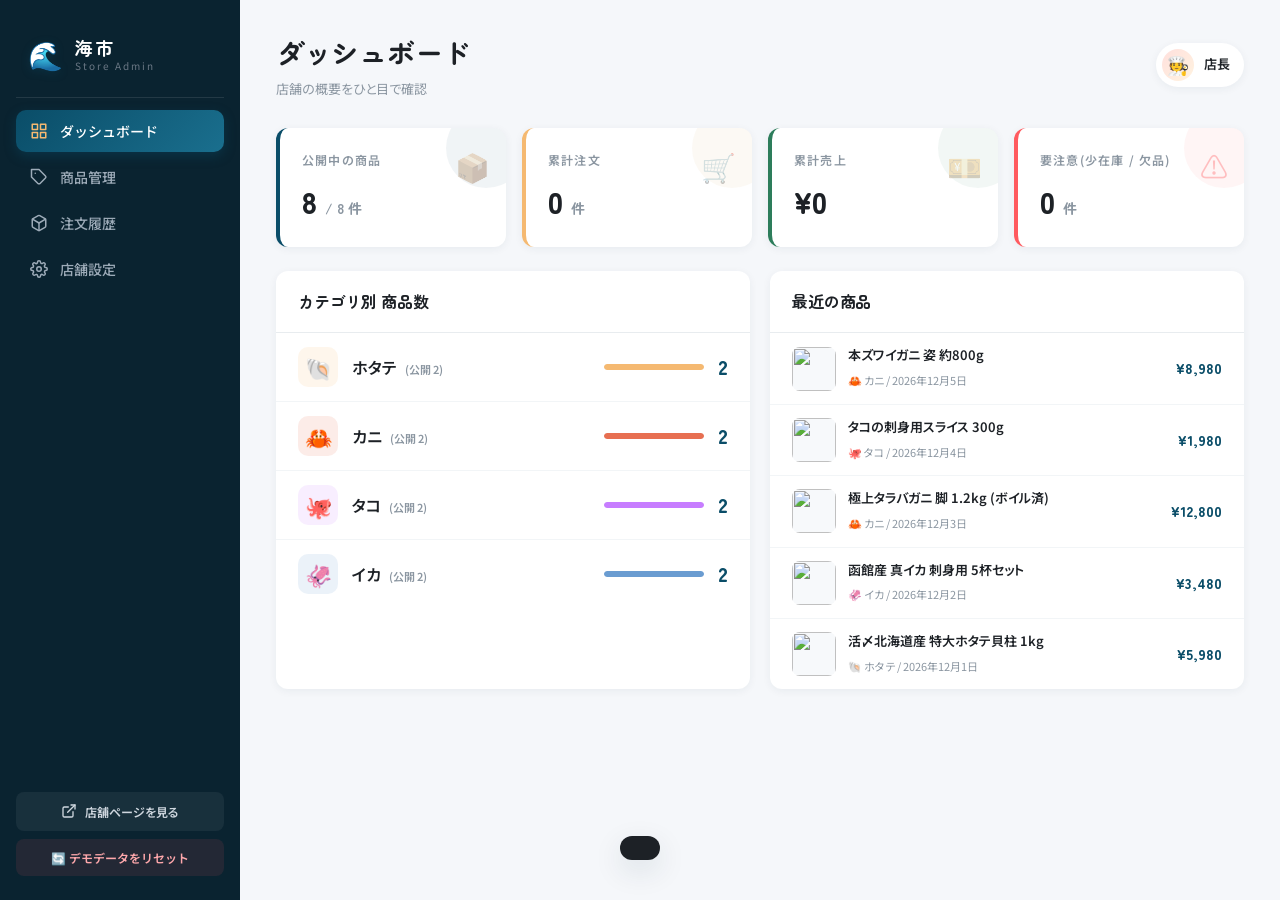
==== admin.html @ 190d6d4a "Initial commit: 海市 EC サイト + 店舗管理ページ - 店舗ページ (index.html): Mercari風カードUI、カート、検索、モバイル対応 - 店舗管理ページ (adm" ====
<!DOCTYPE html>
<html lang="ja">
<head>
  <meta charset="UTF-8" />
  <meta name="viewport" content="width=device-width, initial-scale=1.0" />
  <title>店舗管理 | 海市 -UMIICHI-</title>
  <link rel="preconnect" href="https://fonts.googleapis.com" />
  <link href="https://fonts.googleapis.com/css2?family=Noto+Sans+JP:wght@400;500;700;900&family=Zen+Maru+Gothic:wght@500;700;900&display=swap" rel="stylesheet" />
  <link rel="stylesheet" href="css/style.css" />
  <link rel="stylesheet" href="css/admin.css" />
</head>
<body class="admin-body">

  <!-- ======= SIDEBAR ======= -->
  <aside class="admin-sidebar">
    <div class="admin-logo">
      <span class="logo-mark">🌊</span>
      <div>
        <b>海市</b>
        <small>Store Admin</small>
      </div>
    </div>
    <nav class="admin-nav">
      <button class="admin-nav-btn active" data-view="dashboard" onclick="switchView('dashboard')">
        <svg width="18" height="18" viewBox="0 0 24 24" fill="none" stroke="currentColor" stroke-width="2" stroke-linecap="round" stroke-linejoin="round"><rect x="3" y="3" width="7" height="7"/><rect x="14" y="3" width="7" height="7"/><rect x="14" y="14" width="7" height="7"/><rect x="3" y="14" width="7" height="7"/></svg>
        ダッシュボード
      </button>
      <button class="admin-nav-btn" data-view="products" onclick="switchView('products')">
        <svg width="18" height="18" viewBox="0 0 24 24" fill="none" stroke="currentColor" stroke-width="2" stroke-linecap="round" stroke-linejoin="round"><path d="M20.59 13.41l-7.17 7.17a2 2 0 0 1-2.83 0L2 12V2h10l8.59 8.59a2 2 0 0 1 0 2.82z"/><line x1="7" y1="7" x2="7.01" y2="7"/></svg>
        商品管理
      </button>
      <button class="admin-nav-btn" data-view="orders" onclick="switchView('orders')">
        <svg width="18" height="18" viewBox="0 0 24 24" fill="none" stroke="currentColor" stroke-width="2" stroke-linecap="round" stroke-linejoin="round"><path d="M21 16V8a2 2 0 0 0-1-1.73l-7-4a2 2 0 0 0-2 0l-7 4A2 2 0 0 0 3 8v8a2 2 0 0 0 1 1.73l7 4a2 2 0 0 0 2 0l7-4A2 2 0 0 0 21 16z"/><polyline points="3.27 6.96 12 12.01 20.73 6.96"/><line x1="12" y1="22.08" x2="12" y2="12"/></svg>
        注文履歴
      </button>
      <button class="admin-nav-btn" data-view="shop" onclick="switchView('shop')">
        <svg width="18" height="18" viewBox="0 0 24 24" fill="none" stroke="currentColor" stroke-width="2" stroke-linecap="round" stroke-linejoin="round"><circle cx="12" cy="12" r="3"/><path d="M19.4 15a1.65 1.65 0 0 0 .33 1.82l.06.06a2 2 0 0 1 0 2.83 2 2 0 0 1-2.83 0l-.06-.06a1.65 1.65 0 0 0-1.82-.33 1.65 1.65 0 0 0-1 1.51V21a2 2 0 0 1-2 2 2 2 0 0 1-2-2v-.09A1.65 1.65 0 0 0 9 19.4a1.65 1.65 0 0 0-1.82.33l-.06.06a2 2 0 0 1-2.83 0 2 2 0 0 1 0-2.83l.06-.06a1.65 1.65 0 0 0 .33-1.82 1.65 1.65 0 0 0-1.51-1H3a2 2 0 0 1-2-2 2 2 0 0 1 2-2h.09A1.65 1.65 0 0 0 4.6 9a1.65 1.65 0 0 0-.33-1.82l-.06-.06a2 2 0 0 1 0-2.83 2 2 0 0 1 2.83 0l.06.06a1.65 1.65 0 0 0 1.82.33H9a1.65 1.65 0 0 0 1-1.51V3a2 2 0 0 1 2-2 2 2 0 0 1 2 2v.09a1.65 1.65 0 0 0 1 1.51 1.65 1.65 0 0 0 1.82-.33l.06-.06a2 2 0 0 1 2.83 0 2 2 0 0 1 0 2.83l-.06.06a1.65 1.65 0 0 0-.33 1.82V9a1.65 1.65 0 0 0 1.51 1H21a2 2 0 0 1 2 2 2 2 0 0 1-2 2h-.09a1.65 1.65 0 0 0-1.51 1z"/></svg>
        店舗設定
      </button>
    </nav>
    <div class="admin-sidebar-foot">
      <a href="index.html" class="view-shop-btn" target="_blank">
        <svg width="16" height="16" viewBox="0 0 24 24" fill="none" stroke="currentColor" stroke-width="2" stroke-linecap="round" stroke-linejoin="round"><path d="M18 13v6a2 2 0 0 1-2 2H5a2 2 0 0 1-2-2V8a2 2 0 0 1 2-2h6"/><polyline points="15 3 21 3 21 9"/><line x1="10" y1="14" x2="21" y2="3"/></svg>
        店舗ページを見る
      </a>
      <button class="reset-btn" onclick="resetAll()">
        🔄 デモデータをリセット
      </button>
    </div>
  </aside>

  <!-- ======= MAIN AREA ======= -->
  <main class="admin-main">
    <header class="admin-header">
      <div>
        <h1 id="viewTitle">ダッシュボード</h1>
        <p id="viewSubtitle" class="admin-subtitle">店舗の概要をひと目で確認</p>
      </div>
      <div class="admin-header-actions">
        <span class="admin-user">
          <span class="admin-avatar">🧑‍🍳</span>
          <span>店長</span>
        </span>
      </div>
    </header>

    <!-- ==== DASHBOARD ==== -->
    <section class="admin-view" id="view-dashboard">
      <div class="stat-grid" id="statGrid"></div>

      <div class="dashboard-grid">
        <div class="panel">
          <div class="panel-head">
            <h2>カテゴリ別 商品数</h2>
          </div>
          <div id="categoryStats"></div>
        </div>
        <div class="panel">
          <div class="panel-head">
            <h2>最近の商品</h2>
          </div>
          <div id="recentProducts"></div>
        </div>
      </div>
    </section>

    <!-- ==== PRODUCTS ==== -->
    <section class="admin-view" id="view-products" hidden>
      <div class="toolbar">
        <div class="toolbar-left">
          <input type="search" id="adminSearch" placeholder="🔍 商品名で検索..." oninput="renderAdminProducts()" />
          <select id="adminCategory" onchange="renderAdminProducts()">
            <option value="all">すべてのカテゴリ</option>
            <option value="scallop">🐚 ホタテ</option>
            <option value="crab">🦀 カニ</option>
            <option value="octopus">🐙 タコ</option>
            <option value="squid">🦑 イカ</option>
          </select>
        </div>
        <button class="btn-primary" onclick="openProductForm()">
          <svg width="16" height="16" viewBox="0 0 24 24" fill="none" stroke="currentColor" stroke-width="2.5" stroke-linecap="round"><path d="M12 5v14M5 12h14"/></svg>
          新しい商品を追加
        </button>
      </div>
      <div class="product-table-wrap">
        <table class="product-table">
          <thead>
            <tr>
              <th>公開</th>
              <th>商品</th>
              <th>カテゴリ</th>
              <th>価格</th>
              <th>在庫</th>
              <th>ステータス</th>
              <th>操作</th>
            </tr>
          </thead>
          <tbody id="adminProductTbody"></tbody>
        </table>
      </div>
    </section>

    <!-- ==== ORDERS ==== -->
    <section class="admin-view" id="view-orders" hidden>
      <div class="panel">
        <div id="ordersList"></div>
      </div>
    </section>

    <!-- ==== SHOP SETTINGS ==== -->
    <section class="admin-view" id="view-shop" hidden>
      <div class="panel">
        <div class="panel-head"><h2>店舗情報</h2></div>
        <form id="shopForm" onsubmit="event.preventDefault(); saveShop();" class="form-grid">
          <label>
            <span>店舗名</span>
            <input type="text" name="name" required />
          </label>
          <label>
            <span>キャッチコピー</span>
            <input type="text" name="tagline" />
          </label>
          <label class="full">
            <span>店舗紹介</span>
            <textarea name="description" rows="3"></textarea>
          </label>
          <label>
            <span>住所</span>
            <input type="text" name="address" />
          </label>
          <label>
            <span>電話番号</span>
            <input type="text" name="phone" />
          </label>
          <label class="full">
            <span>メールアドレス</span>
            <input type="email" name="email" />
          </label>
          <div class="form-actions">
            <button type="submit" class="btn-primary">保存する</button>
          </div>
        </form>
      </div>
    </section>
  </main>

  <!-- ======= PRODUCT FORM DRAWER ======= -->
  <div class="form-drawer" id="productForm" hidden>
    <div class="form-backdrop" onclick="closeProductForm()"></div>
    <aside class="form-panel">
      <header class="form-head">
        <h2 id="productFormTitle">新しい商品を追加</h2>
        <button class="cart-close" onclick="closeProductForm()" aria-label="閉じる">✕</button>
      </header>
      <form id="productFormEl" onsubmit="event.preventDefault(); saveProduct();" class="form-body">
        <input type="hidden" name="id" />

        <section class="form-section">
          <h3>基本情報</h3>
          <label class="full">
            <span>商品名 <em>*</em></span>
            <input type="text" name="name" required placeholder="例: 活〆北海道産 特大ホタテ貝柱 1kg" />
          </label>
          <div class="form-row">
            <label>
              <span>カテゴリ <em>*</em></span>
              <select name="category" required>
                <option value="scallop">🐚 ホタテ</option>
                <option value="crab">🦀 カニ</option>
                <option value="octopus">🐙 タコ</option>
                <option value="squid">🦑 イカ</option>
              </select>
            </label>
            <label>
              <span>バッジ（任意）</span>
              <select name="badge">
                <option value="">なし</option>
                <option value="NEW">NEW (新商品)</option>
                <option value="BEST">BEST (人気)</option>
                <option value="SALE">SALE (セール)</option>
              </select>
            </label>
          </div>
        </section>

        <section class="form-section">
          <h3>価格と在庫</h3>
          <div class="form-row">
            <label>
              <span>販売価格 (円) <em>*</em></span>
              <input type="number" name="price" required min="0" placeholder="5980" />
            </label>
            <label>
              <span>参考価格 (任意)</span>
              <input type="number" name="originalPrice" min="0" placeholder="7980（割引表示用）" />
            </label>
          </div>
          <label>
            <span>在庫数 <em>*</em></span>
            <input type="number" name="stock" required min="0" value="10" />
          </label>
        </section>

        <section class="form-section">
          <h3>画像</h3>
          <label class="full">
            <span>画像URL</span>
            <input type="url" name="image" placeholder="https://..." oninput="previewImage(this.value)" />
          </label>
          <p class="form-hint">または端末から画像をアップロード：</p>
          <label class="file-drop">
            <input type="file" accept="image/*" onchange="uploadImage(this)" />
            <span>📷 クリックして画像を選択</span>
          </label>
          <div class="image-preview" id="imagePreview">
            <span>プレビュー</span>
          </div>
        </section>

        <section class="form-section">
          <h3>商品説明</h3>
          <label class="full">
            <span>説明文</span>
            <textarea name="description" rows="5" placeholder="産地、調理方法、味の特徴などを自由に記入..."></textarea>
          </label>
          <label class="full">
            <span>タグ (カンマ区切り)</span>
            <input type="text" name="tags" placeholder="冷凍, 送料無料, 北海道産" />
          </label>
        </section>

        <section class="form-section">
          <h3>公開設定</h3>
          <label class="switch-row">
            <div>
              <b>店舗ページに公開する</b>
              <small>オフにすると管理画面にのみ表示されます</small>
            </div>
            <input type="checkbox" name="published" checked class="switch" />
          </label>
        </section>

        <div class="form-actions sticky">
          <button type="button" class="btn-ghost" onclick="closeProductForm()">キャンセル</button>
          <button type="submit" class="btn-primary">保存する</button>
        </div>
      </form>
    </aside>
  </div>

  <div class="toast" id="toast" hidden></div>

  <script src="js/data.js"></script>
  <script src="js/admin.js"></script>
</body>
</html>
---- css/style.css ----
/* =====================================================
   海市 -UMIICHI- EC サイトスタイル
   モダン / Mercari風カード / 海の色をアクセントに
   ===================================================== */

:root {
  --c-primary: #0a4d68;
  --c-primary-dark: #053447;
  --c-accent: #ff5a5f;
  --c-accent-dark: #e63946;
  --c-gold: #f5b971;
  --c-ink: #1d2126;
  --c-ink-2: #4a5560;
  --c-ink-3: #8b96a1;
  --c-line: #e8ecef;
  --c-line-2: #f2f5f7;
  --c-bg: #ffffff;
  --c-bg-soft: #f7f9fb;
  --c-bg-blue: #e6f2f5;
  --radius: 12px;
  --radius-lg: 16px;
  --shadow: 0 2px 8px rgba(14, 47, 64, .06);
  --shadow-lg: 0 10px 30px rgba(14, 47, 64, .12);
  --trans: .2s cubic-bezier(.4,.0,.2,1);
  --container: 1200px;
}

/* ==== Reset ==== */
*, *::before, *::after { box-sizing: border-box; }
html, body { margin: 0; padding: 0; }
body {
  font-family: 'Noto Sans JP', -apple-system, BlinkMacSystemFont, 'Segoe UI', system-ui, sans-serif;
  background: var(--c-bg);
  color: var(--c-ink);
  line-height: 1.6;
  -webkit-font-smoothing: antialiased;
  font-feature-settings: 'palt';
}
a { color: inherit; text-decoration: none; }
img { max-width: 100%; display: block; }
button { font-family: inherit; border: 0; background: none; cursor: pointer; color: inherit; }
h1, h2, h3, h4 { margin: 0; font-weight: 700; letter-spacing: -.01em; }
input, select, textarea { font-family: inherit; font-size: 15px; }

/* ==== Notice Bar ==== */
.notice-bar {
  background: linear-gradient(90deg, #0a4d68, #1a6f8e);
  color: #fff;
  text-align: center;
  font-size: 13px;
  padding: 8px 16px;
  font-weight: 500;
  letter-spacing: .02em;
}
.notice-bar b { color: var(--c-gold); }

/* ==== Header ==== */
.site-header {
  position: sticky; top: 0; z-index: 50;
  background: rgba(255,255,255,.97);
  backdrop-filter: blur(10px);
  border-bottom: 1px solid var(--c-line);
}
.header-inner {
  max-width: var(--container);
  margin: 0 auto;
  padding: 14px 24px;
  display: grid;
  grid-template-columns: auto 1fr auto;
  align-items: center;
  gap: 32px;
}
.logo {
  display: inline-flex; align-items: center; gap: 10px;
  font-family: 'Zen Maru Gothic', sans-serif;
}
.logo-mark { font-size: 30px; filter: drop-shadow(0 2px 4px rgba(10,77,104,.3)); }
.logo-text { display: flex; flex-direction: column; line-height: 1; }
.logo-text b { font-size: 22px; letter-spacing: .08em; color: var(--c-primary); font-weight: 900; }
.logo-text small { font-size: 10px; letter-spacing: .3em; color: var(--c-ink-3); margin-top: 2px; }

.search-box {
  display: flex;
  background: var(--c-bg-soft);
  border-radius: 999px;
  padding: 4px 4px 4px 20px;
  align-items: center;
  border: 1.5px solid transparent;
  transition: var(--trans);
}
.search-box:focus-within {
  background: #fff;
  border-color: var(--c-primary);
  box-shadow: 0 0 0 4px rgba(10,77,104,.08);
}
.search-box input {
  flex: 1;
  border: 0;
  background: transparent;
  outline: none;
  padding: 10px 4px;
  font-size: 14px;
}
.search-box button {
  width: 40px; height: 40px;
  display: grid; place-items: center;
  background: var(--c-primary);
  color: #fff;
  border-radius: 999px;
  transition: var(--trans);
}
.search-box button:hover { background: var(--c-primary-dark); }

.header-nav { display: flex; gap: 8px; align-items: center; }
.nav-link {
  position: relative;
  display: inline-flex; flex-direction: column; align-items: center;
  padding: 8px 14px;
  border-radius: 10px;
  font-size: 11px;
  font-weight: 600;
  color: var(--c-ink-2);
  transition: var(--trans);
}
.nav-link:hover { background: var(--c-bg-soft); color: var(--c-primary); }
.nav-link span { margin-top: 2px; }
.cart-badge {
  position: absolute; top: 2px; right: 2px;
  min-width: 18px; height: 18px;
  background: var(--c-accent);
  color: #fff;
  font-size: 10px;
  border-radius: 999px;
  display: grid; place-items: center;
  padding: 0 5px;
  font-weight: 700;
}

/* ==== Hero ==== */
.hero {
  background:
    radial-gradient(1200px 400px at 10% 0%, #d8ecf1 0%, transparent 60%),
    radial-gradient(800px 500px at 100% 100%, #fde6d3 0%, transparent 60%),
    linear-gradient(180deg, #f7fbfc 0%, #ffffff 100%);
  overflow: hidden;
}
.hero-inner {
  max-width: var(--container);
  margin: 0 auto;
  padding: 60px 24px 80px;
  display: grid;
  grid-template-columns: 1fr 1fr;
  gap: 50px;
  align-items: center;
}
.hero-lead {
  display: inline-block;
  background: #fff;
  border: 1.5px solid var(--c-primary);
  color: var(--c-primary);
  padding: 6px 16px;
  border-radius: 999px;
  font-size: 13px;
  font-weight: 700;
  letter-spacing: .1em;
  margin: 0 0 20px;
}
.hero-title {
  font-family: 'Zen Maru Gothic', sans-serif;
  font-size: clamp(32px, 4.5vw, 54px);
  line-height: 1.3;
  color: var(--c-ink);
  letter-spacing: -.02em;
  margin-bottom: 24px;
}
.hero-desc {
  color: var(--c-ink-2);
  font-size: 16px;
  line-height: 1.9;
  margin-bottom: 32px;
}
.hero-cta { display: flex; gap: 12px; flex-wrap: wrap; }
.btn-primary, .btn-ghost {
  padding: 14px 28px;
  border-radius: 999px;
  font-weight: 700;
  font-size: 14px;
  transition: var(--trans);
  display: inline-flex; align-items: center; gap: 8px;
}
.btn-primary {
  background: var(--c-primary);
  color: #fff;
  box-shadow: 0 6px 16px rgba(10,77,104,.25);
}
.btn-primary:hover { background: var(--c-primary-dark); transform: translateY(-2px); box-shadow: 0 10px 20px rgba(10,77,104,.3); }
.btn-ghost {
  background: #fff;
  color: var(--c-primary);
  border: 1.5px solid var(--c-line);
}
.btn-ghost:hover { border-color: var(--c-primary); background: var(--c-bg-blue); }

.hero-visual {
  display: grid;
  grid-template-columns: 1fr 1fr;
  gap: 16px;
  position: relative;
}
.hero-card {
  aspect-ratio: 1;
  background: #fff;
  border-radius: var(--radius-lg);
  box-shadow: var(--shadow-lg);
  display: flex; flex-direction: column;
  align-items: center; justify-content: center;
  font-size: 64px;
  gap: 8px;
  transition: transform .4s ease;
  position: relative;
  overflow: hidden;
}
.hero-card span {
  font-size: 14px;
  font-weight: 700;
  color: var(--c-ink-2);
  letter-spacing: .1em;
}
.hero-card::after {
  content: '';
  position: absolute; inset: 0;
  background: linear-gradient(135deg, transparent 60%, rgba(255,255,255,.4));
  pointer-events: none;
}
.hero-card:hover { transform: translateY(-4px) rotate(-1deg); }
.hero-card-1 { background: linear-gradient(135deg, #fff3e0, #fff); }
.hero-card-2 { background: linear-gradient(135deg, #ffe0dd, #fff); }
.hero-card-3 { background: linear-gradient(135deg, #f3e0ff, #fff); }
.hero-card-4 { background: linear-gradient(135deg, #dde8ff, #fff); }

/* ==== Section Common ==== */
.section-inner {
  max-width: var(--container);
  margin: 0 auto;
  padding: 60px 24px;
}
.section-title {
  font-family: 'Zen Maru Gothic', sans-serif;
  font-size: 28px;
  margin-bottom: 32px;
  position: relative;
  padding-left: 18px;
}
.section-title::before {
  content: '';
  position: absolute;
  left: 0; top: 8px; bottom: 8px;
  width: 6px;
  background: linear-gradient(180deg, var(--c-primary), var(--c-accent));
  border-radius: 3px;
}

/* ==== Category Bar ==== */
.category-bar { background: var(--c-bg-soft); }
.category-grid {
  display: grid;
  grid-template-columns: repeat(auto-fit, minmax(180px, 1fr));
  gap: 16px;
}
.category-card {
  background: #fff;
  border: 2px solid transparent;
  border-radius: var(--radius-lg);
  padding: 24px;
  display: flex; align-items: center; gap: 16px;
  transition: var(--trans);
  cursor: pointer;
  box-shadow: var(--shadow);
}
.category-card:hover {
  border-color: var(--c-primary);
  transform: translateY(-3px);
  box-shadow: var(--shadow-lg);
}
.category-card.active {
  border-color: var(--c-primary);
  background: var(--c-bg-blue);
}
.category-emoji {
  width: 56px; height: 56px;
  border-radius: 50%;
  display: grid; place-items: center;
  font-size: 32px;
  flex-shrink: 0;
}
.category-label b { display: block; font-size: 18px; font-family: 'Zen Maru Gothic', sans-serif; }
.category-label small { color: var(--c-ink-3); font-size: 12px; }

/* ==== Product Section ==== */
.product-section { background: var(--c-bg); }
.product-header {
  display: flex; align-items: center; justify-content: space-between;
  margin-bottom: 32px;
  flex-wrap: wrap;
  gap: 16px;
}
.product-header .section-title { margin-bottom: 0; }
.sort-box label {
  display: inline-flex; align-items: center; gap: 8px;
  font-size: 13px;
  color: var(--c-ink-2);
}
.sort-box select {
  padding: 8px 14px;
  border-radius: 8px;
  border: 1.5px solid var(--c-line);
  background: #fff;
  font-weight: 600;
  cursor: pointer;
  outline: none;
  transition: var(--trans);
}
.sort-box select:focus { border-color: var(--c-primary); }

.product-grid {
  display: grid;
  grid-template-columns: repeat(auto-fill, minmax(240px, 1fr));
  gap: 20px;
}
.product-card {
  background: #fff;
  border-radius: var(--radius);
  overflow: hidden;
  transition: var(--trans);
  cursor: pointer;
  border: 1px solid var(--c-line);
  display: flex; flex-direction: column;
}
.product-card:hover {
  transform: translateY(-4px);
  box-shadow: var(--shadow-lg);
  border-color: var(--c-primary);
}
.product-thumb {
  position: relative;
  aspect-ratio: 1;
  background: var(--c-bg-soft);
  overflow: hidden;
}
.product-thumb img {
  width: 100%; height: 100%;
  object-fit: cover;
  transition: transform .4s ease;
}
.product-card:hover .product-thumb img { transform: scale(1.05); }
.product-badge {
  position: absolute;
  top: 10px; left: 10px;
  padding: 4px 10px;
  font-size: 11px;
  font-weight: 900;
  letter-spacing: .08em;
  border-radius: 4px;
  color: #fff;
  box-shadow: 0 2px 4px rgba(0,0,0,.15);
}
.product-badge.BEST { background: var(--c-primary); }
.product-badge.SALE { background: var(--c-accent); }
.product-badge.NEW  { background: #2d7d5b; }
.stock-label {
  position: absolute;
  top: 10px; right: 10px;
  padding: 4px 8px;
  background: rgba(255,255,255,.95);
  border-radius: 4px;
  font-size: 10px;
  font-weight: 700;
  color: var(--c-ink-2);
}
.stock-label.low { color: var(--c-accent); }

.product-info {
  padding: 14px 14px 16px;
  display: flex; flex-direction: column;
  gap: 8px;
  flex: 1;
}
.product-tags { display: flex; gap: 4px; flex-wrap: wrap; }
.product-tag {
  font-size: 10px;
  padding: 2px 8px;
  background: var(--c-bg-soft);
  color: var(--c-ink-2);
  border-radius: 4px;
  font-weight: 500;
}
.product-name {
  font-size: 14px;
  font-weight: 600;
  line-height: 1.5;
  color: var(--c-ink);
  display: -webkit-box;
  -webkit-line-clamp: 2;
  -webkit-box-orient: vertical;
  overflow: hidden;
  min-height: 42px;
}
.product-price-row { display: flex; align-items: baseline; gap: 8px; margin-top: auto; }
.product-price {
  font-size: 20px;
  font-weight: 900;
  color: var(--c-ink);
  font-family: 'Zen Maru Gothic', sans-serif;
}
.product-price-original {
  font-size: 12px;
  color: var(--c-ink-3);
  text-decoration: line-through;
}
.product-discount {
  font-size: 11px;
  background: var(--c-accent);
  color: #fff;
  padding: 2px 6px;
  border-radius: 3px;
  font-weight: 700;
}

/* Empty */
.empty-state {
  text-align: center;
  padding: 80px 20px;
  color: var(--c-ink-3);
}

/* ==== Story ==== */
.story { background: linear-gradient(180deg, #f7fbfc, #fff); }
.story-grid {
  display: grid;
  grid-template-columns: repeat(auto-fit, minmax(260px, 1fr));
  gap: 24px;
}
.story-card {
  background: #fff;
  border-radius: var(--radius-lg);
  padding: 32px 24px;
  text-align: center;
  box-shadow: var(--shadow);
  transition: var(--trans);
  border: 1px solid var(--c-line);
}
.story-card:hover { transform: translateY(-4px); box-shadow: var(--shadow-lg); }
.story-icon { font-size: 48px; margin-bottom: 16px; }
.story-card h3 {
  font-family: 'Zen Maru Gothic', sans-serif;
  font-size: 20px;
  margin-bottom: 12px;
  color: var(--c-primary);
}
.story-card p {
  color: var(--c-ink-2);
  font-size: 14px;
  line-height: 1.8;
  margin: 0;
}

/* ==== Footer ==== */
.site-footer { background: #0a2330; color: #cfd7df; margin-top: 40px; }
.footer-inner {
  max-width: var(--container);
  margin: 0 auto;
  padding: 50px 24px 30px;
  display: grid;
  grid-template-columns: 1.2fr 2fr;
  gap: 40px;
}
.footer-brand .logo-text b { color: #fff; }
.footer-brand .logo-text small { color: #7d8b97; }
.footer-tag { font-size: 13px; color: #7d8b97; margin-top: 12px; }
.footer-links {
  display: grid;
  grid-template-columns: repeat(3, 1fr);
  gap: 24px;
}
.footer-links h4 {
  font-size: 13px;
  color: #fff;
  letter-spacing: .1em;
  margin-bottom: 14px;
}
.footer-links a {
  display: block;
  font-size: 13px;
  padding: 4px 0;
  color: #9dabb8;
  transition: var(--trans);
}
.footer-links a:hover { color: #fff; }
.footer-bottom {
  border-top: 1px solid rgba(255,255,255,.08);
  text-align: center;
  padding: 16px;
  color: #6a7784;
  font-size: 12px;
}

/* ==== Modal ==== */
.modal { position: fixed; inset: 0; z-index: 100; display: grid; place-items: center; }
.modal-backdrop { position: absolute; inset: 0; background: rgba(10,35,48,.6); backdrop-filter: blur(4px); animation: fade .2s; }
.modal-panel {
  position: relative;
  width: min(920px, 94vw);
  max-height: 92vh;
  background: #fff;
  border-radius: var(--radius-lg);
  overflow: auto;
  animation: rise .3s cubic-bezier(.16,1,.3,1);
  box-shadow: 0 30px 80px rgba(0,0,0,.3);
}
.modal-close {
  position: absolute; top: 14px; right: 14px;
  width: 36px; height: 36px;
  background: #fff;
  border-radius: 50%;
  box-shadow: var(--shadow);
  display: grid; place-items: center;
  font-size: 16px; z-index: 2;
  transition: var(--trans);
}
.modal-close:hover { background: var(--c-bg-soft); }
@keyframes fade { from { opacity: 0 } to { opacity: 1 } }
@keyframes rise { from { opacity: 0; transform: translateY(40px) scale(.97) } to { opacity: 1; transform: none } }

/* Product detail */
.pd-wrap { display: grid; grid-template-columns: 1fr 1fr; }
.pd-image {
  aspect-ratio: 1;
  background: var(--c-bg-soft);
  position: relative;
}
.pd-image img { width: 100%; height: 100%; object-fit: cover; }
.pd-image .product-badge { font-size: 13px; padding: 6px 14px; top: 16px; left: 16px; }
.pd-content { padding: 40px 36px; display: flex; flex-direction: column; gap: 14px; }
.pd-category {
  display: inline-flex; align-items: center; gap: 6px;
  align-self: flex-start;
  padding: 4px 12px;
  background: var(--c-bg-blue);
  color: var(--c-primary);
  border-radius: 999px;
  font-size: 12px;
  font-weight: 700;
}
.pd-title {
  font-family: 'Zen Maru Gothic', sans-serif;
  font-size: 24px;
  line-height: 1.4;
}
.pd-price-row { display: flex; align-items: baseline; gap: 12px; flex-wrap: wrap; }
.pd-price { font-size: 36px; font-weight: 900; color: var(--c-ink); font-family: 'Zen Maru Gothic', sans-serif; }
.pd-price-original { font-size: 15px; color: var(--c-ink-3); text-decoration: line-through; }
.pd-tax { font-size: 12px; color: var(--c-ink-3); margin-top: -8px; }
.pd-tags { display: flex; flex-wrap: wrap; gap: 6px; }
.pd-tags .product-tag { font-size: 11px; padding: 4px 10px; }
.pd-desc {
  font-size: 14px;
  line-height: 1.9;
  color: var(--c-ink-2);
  background: var(--c-bg-soft);
  padding: 16px;
  border-radius: 10px;
  border-left: 3px solid var(--c-primary);
}
.pd-stock { font-size: 13px; color: var(--c-ink-2); }
.pd-stock b { color: var(--c-primary); }
.pd-qty-row { display: flex; align-items: center; gap: 16px; margin-top: 10px; }
.pd-qty {
  display: inline-flex; align-items: center;
  border: 1.5px solid var(--c-line);
  border-radius: 999px;
  overflow: hidden;
}
.pd-qty button {
  width: 40px; height: 40px;
  font-size: 18px;
  font-weight: 700;
  color: var(--c-primary);
  transition: var(--trans);
}
.pd-qty button:hover { background: var(--c-bg-soft); }
.pd-qty input {
  width: 50px;
  text-align: center;
  border: 0;
  outline: none;
  font-weight: 700;
  font-size: 16px;
}
.pd-actions { display: flex; gap: 10px; margin-top: 8px; }
.pd-actions .btn-primary { flex: 1; padding: 16px; font-size: 15px; justify-content: center; }

/* ==== Cart Drawer ==== */
.cart-drawer { position: fixed; inset: 0; z-index: 100; }
.cart-backdrop { position: absolute; inset: 0; background: rgba(10,35,48,.6); backdrop-filter: blur(4px); animation: fade .2s; }
.cart-panel {
  position: absolute;
  right: 0; top: 0; bottom: 0;
  width: min(420px, 92vw);
  background: #fff;
  display: flex; flex-direction: column;
  animation: slideIn .3s cubic-bezier(.16,1,.3,1);
  box-shadow: -20px 0 50px rgba(0,0,0,.15);
}
@keyframes slideIn { from { transform: translateX(100%) } to { transform: none } }
.cart-header {
  display: flex; justify-content: space-between; align-items: center;
  padding: 20px 24px;
  border-bottom: 1px solid var(--c-line);
}
.cart-header h3 { font-size: 18px; }
.cart-close {
  width: 36px; height: 36px;
  border-radius: 50%;
  font-size: 16px;
  transition: var(--trans);
}
.cart-close:hover { background: var(--c-bg-soft); }
.cart-body { flex: 1; overflow-y: auto; padding: 12px 24px; }
.cart-empty {
  text-align: center;
  padding: 60px 20px;
  color: var(--c-ink-3);
}
.cart-empty-icon { font-size: 48px; margin-bottom: 16px; opacity: .5; }

.cart-item {
  display: grid;
  grid-template-columns: 70px 1fr auto;
  gap: 12px;
  padding: 16px 0;
  border-bottom: 1px dashed var(--c-line);
  align-items: center;
}
.cart-item img {
  width: 70px; height: 70px;
  border-radius: 8px;
  object-fit: cover;
  background: var(--c-bg-soft);
}
.cart-item-name {
  font-size: 13px;
  font-weight: 600;
  margin-bottom: 4px;
  line-height: 1.4;
  display: -webkit-box;
  -webkit-line-clamp: 2;
  -webkit-box-orient: vertical;
  overflow: hidden;
}
.cart-item-price { font-size: 14px; font-weight: 800; color: var(--c-primary); }
.cart-item-qty {
  display: flex; align-items: center;
  border: 1px solid var(--c-line);
  border-radius: 6px;
  font-size: 13px;
  margin-top: 6px;
  width: fit-content;
}
.cart-item-qty button { width: 26px; height: 26px; font-weight: 700; }
.cart-item-qty button:hover { background: var(--c-bg-soft); }
.cart-item-qty span { min-width: 28px; text-align: center; font-weight: 700; }
.cart-item-remove {
  font-size: 12px; color: var(--c-ink-3);
  text-decoration: underline;
  padding: 4px 8px;
  transition: var(--trans);
}
.cart-item-remove:hover { color: var(--c-accent); }

.cart-footer {
  border-top: 1px solid var(--c-line);
  padding: 20px 24px;
  background: var(--c-bg-soft);
}
.cart-summary { display: flex; justify-content: space-between; margin-bottom: 8px; font-size: 13px; color: var(--c-ink-2); }
.cart-total {
  display: flex; justify-content: space-between; align-items: baseline;
  margin: 12px 0 16px;
  padding-top: 12px;
  border-top: 1px solid var(--c-line);
}
.cart-total-label { font-weight: 700; }
.cart-total-value {
  font-size: 24px;
  font-weight: 900;
  color: var(--c-primary);
  font-family: 'Zen Maru Gothic', sans-serif;
}
.cart-footer .btn-primary { width: 100%; justify-content: center; padding: 16px; font-size: 15px; }

/* ==== Toast ==== */
.toast {
  position: fixed;
  left: 50%;
  bottom: 40px;
  transform: translateX(-50%);
  background: var(--c-ink);
  color: #fff;
  padding: 12px 20px;
  border-radius: 999px;
  box-shadow: var(--shadow-lg);
  font-size: 14px;
  font-weight: 600;
  z-index: 200;
  animation: toastRise .3s cubic-bezier(.16,1,.3,1);
  display: inline-flex; align-items: center; gap: 8px;
}
@keyframes toastRise { from { opacity: 0; transform: translate(-50%, 20px) } to { opacity: 1; transform: translate(-50%, 0) } }

/* ==== Responsive ==== */
@media (max-width: 840px) {
  .header-inner { grid-template-columns: auto 1fr; gap: 16px; padding: 12px 16px; }
  .search-box { grid-column: 1 / -1; padding-left: 16px; }
  .search-box input { padding: 8px 4px; font-size: 13px; }
  .header-nav { order: 2; }
  .hero-inner { grid-template-columns: 1fr; padding: 40px 16px 60px; gap: 30px; }
  .hero-title { font-size: 32px; }
  .section-inner { padding: 40px 16px; }
  .section-title { font-size: 22px; }
  .product-grid { grid-template-columns: repeat(2, 1fr); gap: 12px; }
  .product-name { font-size: 13px; }
  .product-price { font-size: 17px; }
  .pd-wrap { grid-template-columns: 1fr; }
  .pd-content { padding: 24px 20px; }
  .pd-title { font-size: 20px; }
  .pd-price { font-size: 28px; }
  .footer-inner { grid-template-columns: 1fr; }
  .footer-links { grid-template-columns: repeat(3, 1fr); gap: 12px; }
  .footer-links a { font-size: 12px; }
}
@media (max-width: 480px) {
  .hero-visual { gap: 10px; }
  .hero-card { font-size: 44px; }
  .hero-card span { font-size: 12px; }
  .category-grid { grid-template-columns: repeat(2, 1fr); gap: 8px; }
  .category-card { padding: 14px; gap: 10px; }
  .category-emoji { width: 44px; height: 44px; font-size: 24px; }
  .category-label b { font-size: 15px; }
  .category-label small { font-size: 10px; }
}
---- css/admin.css ----
/* =====================================================
   海市 店舗管理 Admin ダッシュボード
   ===================================================== */

.admin-body {
  background: #f5f7fa;
  display: grid;
  grid-template-columns: 240px 1fr;
  min-height: 100vh;
}

/* ==== Sidebar ==== */
.admin-sidebar {
  background: #0a2330;
  color: #cfd7df;
  padding: 24px 16px;
  display: flex; flex-direction: column;
  position: sticky; top: 0;
  height: 100vh;
  overflow-y: auto;
}
.admin-logo {
  display: flex; align-items: center; gap: 12px;
  padding: 8px 12px 20px;
  margin-bottom: 12px;
  border-bottom: 1px solid rgba(255,255,255,.1);
}
.admin-logo .logo-mark { font-size: 28px; }
.admin-logo div { display: flex; flex-direction: column; line-height: 1.1; }
.admin-logo b {
  font-family: 'Zen Maru Gothic', sans-serif;
  font-size: 18px;
  color: #fff;
  letter-spacing: .1em;
}
.admin-logo small {
  font-size: 10px;
  color: #6a7784;
  letter-spacing: .2em;
  margin-top: 3px;
}

.admin-nav { display: flex; flex-direction: column; gap: 4px; flex: 1; }
.admin-nav-btn {
  display: flex; align-items: center; gap: 12px;
  padding: 11px 14px;
  border-radius: 10px;
  font-size: 14px;
  font-weight: 500;
  color: #9dabb8;
  text-align: left;
  transition: var(--trans);
}
.admin-nav-btn:hover { background: rgba(255,255,255,.06); color: #fff; }
.admin-nav-btn.active {
  background: linear-gradient(135deg, #0a4d68, #1a6f8e);
  color: #fff;
  box-shadow: 0 4px 12px rgba(10,77,104,.4);
}
.admin-nav-btn.active svg { color: var(--c-gold); }

.admin-sidebar-foot { display: flex; flex-direction: column; gap: 8px; }
.view-shop-btn, .reset-btn {
  display: flex; align-items: center; gap: 8px; justify-content: center;
  padding: 10px;
  border-radius: 8px;
  font-size: 12px;
  font-weight: 600;
  transition: var(--trans);
}
.view-shop-btn {
  background: rgba(255,255,255,.06);
  color: #cfd7df;
}
.view-shop-btn:hover { background: rgba(255,255,255,.12); color: #fff; }
.reset-btn {
  background: rgba(255,90,95,.1);
  color: #ffa8ac;
}
.reset-btn:hover { background: rgba(255,90,95,.2); color: #fff; }

/* ==== Main ==== */
.admin-main {
  padding: 30px 36px;
  min-width: 0;
}
.admin-header {
  display: flex; align-items: center; justify-content: space-between;
  margin-bottom: 28px;
  flex-wrap: wrap;
  gap: 16px;
}
.admin-header h1 {
  font-family: 'Zen Maru Gothic', sans-serif;
  font-size: 28px;
  color: var(--c-ink);
  margin-bottom: 4px;
}
.admin-subtitle { color: var(--c-ink-3); font-size: 13px; margin: 0; }
.admin-user {
  display: inline-flex; align-items: center; gap: 10px;
  padding: 6px 14px 6px 6px;
  background: #fff;
  border-radius: 999px;
  box-shadow: var(--shadow);
  font-size: 13px;
  font-weight: 600;
}
.admin-avatar {
  width: 32px; height: 32px;
  border-radius: 50%;
  background: linear-gradient(135deg, #ffe0dd, #fff3e0);
  display: grid; place-items: center;
  font-size: 18px;
}

.admin-view { animation: fadeIn .3s ease; }
@keyframes fadeIn { from { opacity: 0; transform: translateY(8px) } to { opacity: 1; transform: none } }

/* ==== Stats ==== */
.stat-grid {
  display: grid;
  grid-template-columns: repeat(auto-fit, minmax(200px, 1fr));
  gap: 16px;
  margin-bottom: 24px;
}
.stat-card {
  background: #fff;
  border-radius: var(--radius);
  padding: 22px;
  box-shadow: var(--shadow);
  position: relative;
  overflow: hidden;
  border-left: 4px solid var(--c-primary);
}
.stat-card::after {
  content: ''; position: absolute;
  top: -20px; right: -20px;
  width: 80px; height: 80px;
  background: currentColor;
  border-radius: 50%;
  opacity: .06;
}
.stat-label {
  font-size: 12px;
  color: var(--c-ink-3);
  letter-spacing: .1em;
  margin-bottom: 8px;
  font-weight: 600;
}
.stat-value {
  font-family: 'Zen Maru Gothic', sans-serif;
  font-size: 30px;
  font-weight: 900;
  color: var(--c-ink);
}
.stat-value small { font-size: 14px; color: var(--c-ink-3); margin-left: 4px; font-weight: 600; }
.stat-icon {
  position: absolute;
  top: 16px; right: 16px;
  font-size: 28px;
  opacity: .35;
}

.stat-card.primary { color: var(--c-primary); border-left-color: var(--c-primary); }
.stat-card.accent  { color: var(--c-accent);  border-left-color: var(--c-accent); }
.stat-card.gold    { color: #c99042;           border-left-color: var(--c-gold); }
.stat-card.green   { color: #2d7d5b;           border-left-color: #2d7d5b; }

/* ==== Dashboard Grid ==== */
.dashboard-grid {
  display: grid;
  grid-template-columns: 1fr 1fr;
  gap: 20px;
}
.panel {
  background: #fff;
  border-radius: var(--radius);
  box-shadow: var(--shadow);
  overflow: hidden;
}
.panel-head {
  padding: 18px 22px;
  border-bottom: 1px solid var(--c-line);
  display: flex; justify-content: space-between; align-items: center;
}
.panel-head h2 {
  font-family: 'Zen Maru Gothic', sans-serif;
  font-size: 16px;
  color: var(--c-ink);
}

.category-stat-row {
  display: flex; align-items: center; gap: 14px;
  padding: 14px 22px;
  border-bottom: 1px solid var(--c-line-2);
}
.category-stat-row:last-child { border-bottom: 0; }
.category-stat-row .emoji {
  width: 40px; height: 40px;
  border-radius: 10px;
  display: grid; place-items: center;
  font-size: 22px;
}
.category-stat-row .label { flex: 1; font-weight: 600; }
.category-stat-row .count {
  font-family: 'Zen Maru Gothic', sans-serif;
  font-size: 20px;
  font-weight: 900;
  color: var(--c-primary);
}
.category-stat-row .published-count {
  font-size: 11px; color: var(--c-ink-3); margin-left: 4px;
}
.category-bar-wrap {
  width: 100px; height: 6px;
  background: var(--c-line-2);
  border-radius: 3px;
  overflow: hidden;
}
.category-bar-wrap > span {
  display: block; height: 100%;
  background: var(--c-primary);
  border-radius: 3px;
  transition: width .4s ease;
}

.recent-row {
  display: flex; align-items: center; gap: 12px;
  padding: 12px 22px;
  border-bottom: 1px solid var(--c-line-2);
}
.recent-row:last-child { border-bottom: 0; }
.recent-row img {
  width: 44px; height: 44px;
  border-radius: 8px;
  object-fit: cover;
  background: var(--c-bg-soft);
  flex-shrink: 0;
}
.recent-row .info { flex: 1; min-width: 0; }
.recent-row .info b {
  display: block;
  font-size: 13px;
  font-weight: 600;
  white-space: nowrap; overflow: hidden; text-overflow: ellipsis;
}
.recent-row .info small { font-size: 11px; color: var(--c-ink-3); }
.recent-row .price {
  font-weight: 900;
  font-size: 14px;
  color: var(--c-primary);
  font-family: 'Zen Maru Gothic', sans-serif;
}

/* ==== Toolbar ==== */
.toolbar {
  display: flex; justify-content: space-between;
  gap: 12px;
  margin-bottom: 20px;
  flex-wrap: wrap;
}
.toolbar-left { display: flex; gap: 10px; flex: 1; max-width: 600px; flex-wrap: wrap; }
.toolbar input, .toolbar select {
  padding: 10px 14px;
  border: 1.5px solid var(--c-line);
  border-radius: 10px;
  background: #fff;
  outline: none;
  transition: var(--trans);
  font-size: 14px;
}
.toolbar input { flex: 1; min-width: 200px; }
.toolbar input:focus, .toolbar select:focus { border-color: var(--c-primary); box-shadow: 0 0 0 4px rgba(10,77,104,.08); }
.toolbar .btn-primary {
  padding: 10px 20px;
  font-size: 13px;
}

/* ==== Product Table ==== */
.product-table-wrap {
  background: #fff;
  border-radius: var(--radius);
  overflow: hidden;
  box-shadow: var(--shadow);
  overflow-x: auto;
}
.product-table {
  width: 100%;
  border-collapse: collapse;
  font-size: 14px;
}
.product-table thead {
  background: var(--c-bg-soft);
}
.product-table th {
  padding: 14px 18px;
  text-align: left;
  font-weight: 700;
  color: var(--c-ink-2);
  font-size: 12px;
  letter-spacing: .05em;
  border-bottom: 1px solid var(--c-line);
  white-space: nowrap;
}
.product-table td {
  padding: 14px 18px;
  border-bottom: 1px solid var(--c-line-2);
  vertical-align: middle;
}
.product-table tr:hover td { background: rgba(10,77,104,.02); }

.admin-product-name {
  display: flex; align-items: center; gap: 12px;
  min-width: 260px;
}
.admin-product-name img {
  width: 48px; height: 48px;
  border-radius: 8px;
  object-fit: cover;
  background: var(--c-bg-soft);
  flex-shrink: 0;
}
.admin-product-name b {
  display: block;
  font-weight: 600;
  font-size: 13.5px;
  line-height: 1.4;
  max-width: 260px;
  white-space: nowrap; overflow: hidden; text-overflow: ellipsis;
}
.admin-product-name small {
  font-size: 11px;
  color: var(--c-ink-3);
}
.admin-price {
  font-weight: 700;
  font-family: 'Zen Maru Gothic', sans-serif;
  white-space: nowrap;
}
.admin-price small { color: var(--c-ink-3); font-weight: 500; text-decoration: line-through; display: block; font-family: 'Noto Sans JP'; }
.admin-stock {
  font-weight: 700;
  color: var(--c-ink-2);
}
.admin-stock.low { color: var(--c-accent); }

.badge-chip {
  display: inline-block;
  padding: 3px 8px;
  font-size: 10px;
  font-weight: 900;
  border-radius: 3px;
  color: #fff;
  letter-spacing: .05em;
}
.badge-chip.published { background: #2d7d5b; }
.badge-chip.hidden    { background: #8b96a1; }
.badge-chip.NEW  { background: #2d7d5b; }
.badge-chip.BEST { background: var(--c-primary); }
.badge-chip.SALE { background: var(--c-accent); }

.table-actions { display: flex; gap: 6px; }
.icon-btn {
  width: 32px; height: 32px;
  border-radius: 8px;
  display: grid; place-items: center;
  background: var(--c-bg-soft);
  color: var(--c-ink-2);
  transition: var(--trans);
}
.icon-btn:hover { background: var(--c-primary); color: #fff; }
.icon-btn.danger:hover { background: var(--c-accent); }

/* ==== Toggle Switch ==== */
.switch {
  position: relative;
  appearance: none;
  width: 44px; height: 24px;
  background: #cfd7df;
  border-radius: 999px;
  cursor: pointer;
  outline: none;
  transition: var(--trans);
}
.switch::before {
  content: '';
  position: absolute;
  top: 3px; left: 3px;
  width: 18px; height: 18px;
  background: #fff;
  border-radius: 50%;
  box-shadow: 0 2px 4px rgba(0,0,0,.2);
  transition: var(--trans);
}
.switch:checked { background: var(--c-primary); }
.switch:checked::before { left: 23px; }

.switch-row {
  display: flex; align-items: center; justify-content: space-between;
  gap: 16px;
  padding: 14px 16px;
  background: var(--c-bg-soft);
  border-radius: 10px;
}
.switch-row b { display: block; font-size: 14px; }
.switch-row small { font-size: 12px; color: var(--c-ink-3); }

/* ==== Form Drawer ==== */
.form-drawer { position: fixed; inset: 0; z-index: 100; }
.form-backdrop { position: absolute; inset: 0; background: rgba(10,35,48,.6); backdrop-filter: blur(4px); animation: fade .2s; }
.form-panel {
  position: absolute;
  right: 0; top: 0; bottom: 0;
  width: min(620px, 94vw);
  background: #fff;
  display: flex; flex-direction: column;
  animation: slideIn .3s cubic-bezier(.16,1,.3,1);
  box-shadow: -20px 0 50px rgba(0,0,0,.15);
}
.form-head {
  padding: 22px 28px;
  border-bottom: 1px solid var(--c-line);
  display: flex; justify-content: space-between; align-items: center;
}
.form-head h2 {
  font-family: 'Zen Maru Gothic', sans-serif;
  font-size: 18px;
}
.form-body {
  flex: 1;
  overflow-y: auto;
  padding: 20px 28px 100px;
}
.form-section {
  margin-bottom: 24px;
  padding-bottom: 20px;
  border-bottom: 1px dashed var(--c-line);
}
.form-section:last-of-type { border-bottom: 0; }
.form-section h3 {
  font-size: 14px;
  color: var(--c-primary);
  margin-bottom: 14px;
  padding-left: 10px;
  border-left: 3px solid var(--c-primary);
}
.form-body label {
  display: block;
  margin-bottom: 12px;
}
.form-body label > span {
  display: block;
  font-size: 12px;
  color: var(--c-ink-2);
  margin-bottom: 6px;
  font-weight: 600;
}
.form-body label > span em {
  color: var(--c-accent);
  font-style: normal;
}
.form-body input,
.form-body select,
.form-body textarea {
  width: 100%;
  padding: 11px 14px;
  border: 1.5px solid var(--c-line);
  border-radius: 10px;
  outline: none;
  transition: var(--trans);
  background: #fff;
  font-family: inherit;
}
.form-body input:focus,
.form-body select:focus,
.form-body textarea:focus {
  border-color: var(--c-primary);
  box-shadow: 0 0 0 4px rgba(10,77,104,.08);
}
.form-body textarea { resize: vertical; min-height: 90px; line-height: 1.6; }
.form-row {
  display: grid;
  grid-template-columns: 1fr 1fr;
  gap: 12px;
}
.form-hint {
  font-size: 12px;
  color: var(--c-ink-3);
  margin: 8px 0 6px;
}
.file-drop {
  position: relative;
  display: block;
  padding: 16px;
  border: 2px dashed var(--c-line);
  border-radius: 12px;
  text-align: center;
  background: var(--c-bg-soft);
  cursor: pointer;
  transition: var(--trans);
  font-size: 13px;
  color: var(--c-ink-2);
  margin-bottom: 12px;
}
.file-drop:hover { border-color: var(--c-primary); background: var(--c-bg-blue); }
.file-drop input[type=file] { position: absolute; inset: 0; opacity: 0; cursor: pointer; }
.image-preview {
  aspect-ratio: 16 / 10;
  background: var(--c-bg-soft) no-repeat center / cover;
  border-radius: 12px;
  display: grid; place-items: center;
  color: var(--c-ink-3);
  font-size: 12px;
  border: 1px solid var(--c-line);
}
.image-preview.has-image span { display: none; }

.form-actions {
  display: flex; gap: 10px; justify-content: flex-end;
  padding-top: 16px;
}
.form-actions.sticky {
  position: sticky; bottom: 0;
  background: linear-gradient(transparent, #fff 20%);
  padding: 30px 0 16px;
  margin-top: 20px;
}
.form-actions .btn-primary { padding: 12px 28px; }
.form-actions .btn-ghost { padding: 12px 20px; }

/* Shop form grid */
.form-grid {
  display: grid;
  grid-template-columns: 1fr 1fr;
  gap: 14px;
  padding: 22px;
}
.form-grid label { display: block; }
.form-grid label > span {
  display: block;
  font-size: 12px;
  color: var(--c-ink-2);
  margin-bottom: 6px;
  font-weight: 600;
}
.form-grid .full { grid-column: 1 / -1; }
.form-grid input,
.form-grid textarea {
  width: 100%;
  padding: 11px 14px;
  border: 1.5px solid var(--c-line);
  border-radius: 10px;
  outline: none;
  font-family: inherit;
  transition: var(--trans);
}
.form-grid input:focus,
.form-grid textarea:focus { border-color: var(--c-primary); box-shadow: 0 0 0 4px rgba(10,77,104,.08); }
.form-grid .form-actions { grid-column: 1 / -1; }

/* ==== Orders ==== */
.order-row {
  padding: 18px 22px;
  border-bottom: 1px solid var(--c-line-2);
  display: grid;
  grid-template-columns: auto 1fr auto auto;
  gap: 16px;
  align-items: center;
}
.order-row:last-child { border-bottom: 0; }
.order-id {
  font-family: 'Courier New', monospace;
  font-size: 12px;
  color: var(--c-ink-3);
  letter-spacing: .05em;
}
.order-summary b { display: block; font-size: 13px; margin-bottom: 3px; }
.order-summary small { font-size: 11px; color: var(--c-ink-3); }
.order-total {
  font-family: 'Zen Maru Gothic', sans-serif;
  font-size: 18px;
  font-weight: 900;
  color: var(--c-primary);
}
.status-chip {
  padding: 3px 10px;
  font-size: 11px;
  border-radius: 999px;
  font-weight: 700;
  background: #fff3cc;
  color: #b87a00;
}

.empty-panel {
  text-align: center;
  padding: 80px 20px;
  color: var(--c-ink-3);
}
.empty-panel .icon { font-size: 56px; margin-bottom: 12px; opacity: .5; }

/* ==== Responsive ==== */
@media (max-width: 900px) {
  .admin-body { grid-template-columns: 1fr; }
  .admin-sidebar {
    position: relative;
    height: auto;
    padding: 12px;
    flex-direction: row;
    gap: 8px;
    flex-wrap: wrap;
    align-items: center;
  }
  .admin-logo { border-bottom: 0; padding: 0 8px; margin: 0; }
  .admin-nav { flex-direction: row; flex: 1; overflow-x: auto; justify-content: flex-end; }
  .admin-nav-btn { flex-shrink: 0; padding: 8px 12px; font-size: 12px; }
  .admin-sidebar-foot { flex-direction: row; width: 100%; }
  .view-shop-btn, .reset-btn { flex: 1; }
  .admin-main { padding: 20px 16px; }
  .dashboard-grid { grid-template-columns: 1fr; }
  .admin-header h1 { font-size: 22px; }
  .form-grid { grid-template-columns: 1fr; }
  .form-row { grid-template-columns: 1fr; }
  .order-row { grid-template-columns: 1fr; gap: 8px; }
}
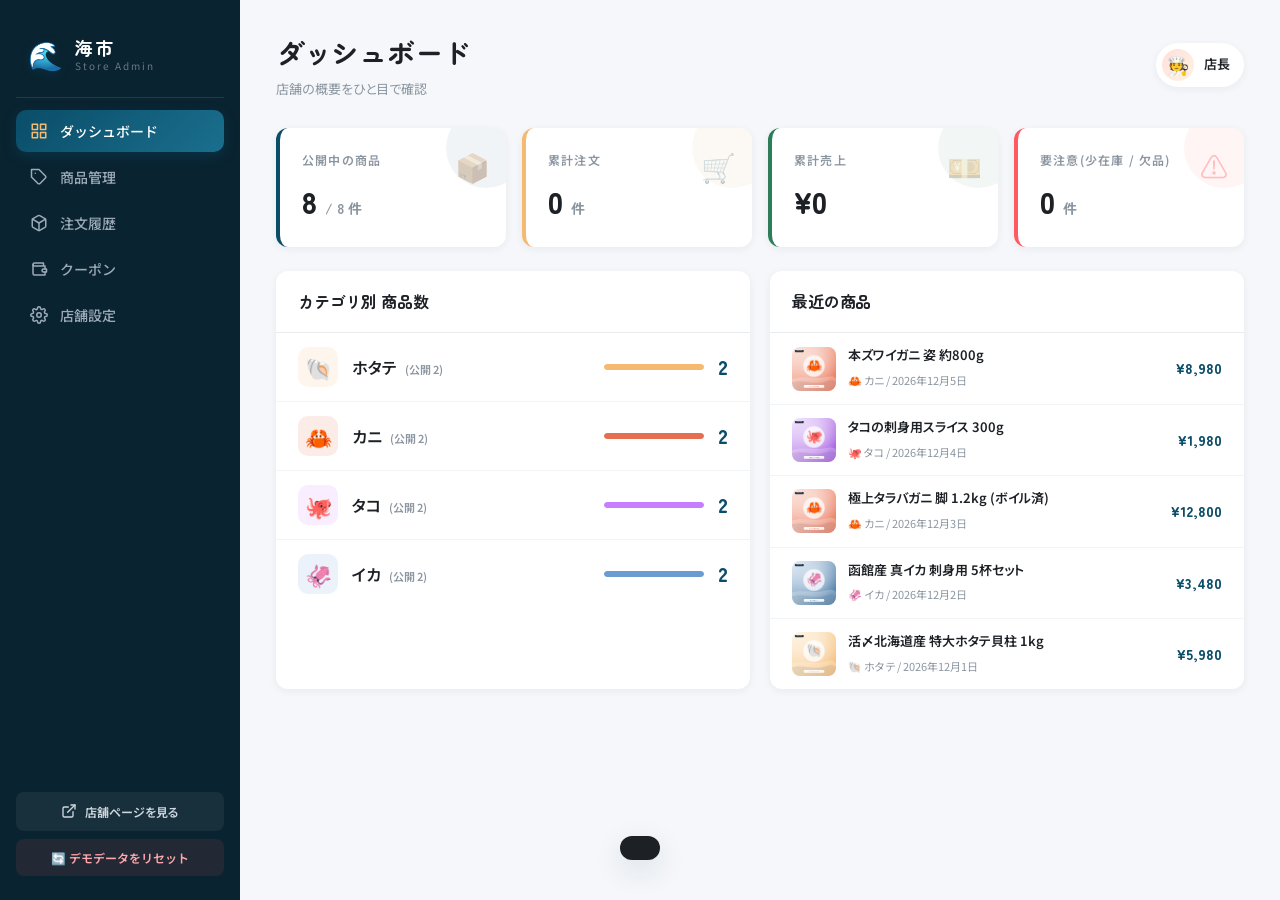
==== commit 7525ea8a: "feat: クーポン機能（店舗管理で発行・支払い画面で適用・注文に記録） - データ層: SAMPLE_COUPONS（WELCOME10/UMIICHI500/FREESHIP）・validateC" ====
--- a/admin.html
+++ b/admin.html
@@ -32,6 +32,10 @@
       <button class="admin-nav-btn" data-view="orders" onclick="switchView('orders')">
         <svg width="18" height="18" viewBox="0 0 24 24" fill="none" stroke="currentColor" stroke-width="2" stroke-linecap="round" stroke-linejoin="round"><path d="M21 16V8a2 2 0 0 0-1-1.73l-7-4a2 2 0 0 0-2 0l-7 4A2 2 0 0 0 3 8v8a2 2 0 0 0 1 1.73l7 4a2 2 0 0 0 2 0l7-4A2 2 0 0 0 21 16z"/><polyline points="3.27 6.96 12 12.01 20.73 6.96"/><line x1="12" y1="22.08" x2="12" y2="12"/></svg>
         注文履歴
+      </button>
+      <button class="admin-nav-btn" data-view="coupons" onclick="switchView('coupons')">
+        <svg width="18" height="18" viewBox="0 0 24 24" fill="none" stroke="currentColor" stroke-width="2" stroke-linecap="round" stroke-linejoin="round"><path d="M20 12V8H6a2 2 0 0 1-2-2c0-1.1.9-2 2-2h12v4"/><path d="M4 6v12c0 1.1.9 2 2 2h14v-4"/><path d="M18 12a2 2 0 0 0-2 2c0 1.1.9 2 2 2h4v-4h-4z"/></svg>
+        クーポン
       </button>
       <button class="admin-nav-btn" data-view="shop" onclick="switchView('shop')">
         <svg width="18" height="18" viewBox="0 0 24 24" fill="none" stroke="currentColor" stroke-width="2" stroke-linecap="round" stroke-linejoin="round"><circle cx="12" cy="12" r="3"/><path d="M19.4 15a1.65 1.65 0 0 0 .33 1.82l.06.06a2 2 0 0 1 0 2.83 2 2 0 0 1-2.83 0l-.06-.06a1.65 1.65 0 0 0-1.82-.33 1.65 1.65 0 0 0-1 1.51V21a2 2 0 0 1-2 2 2 2 0 0 1-2-2v-.09A1.65 1.65 0 0 0 9 19.4a1.65 1.65 0 0 0-1.82.33l-.06.06a2 2 0 0 1-2.83 0 2 2 0 0 1 0-2.83l.06-.06a1.65 1.65 0 0 0 .33-1.82 1.65 1.65 0 0 0-1.51-1H3a2 2 0 0 1-2-2 2 2 0 0 1 2-2h.09A1.65 1.65 0 0 0 4.6 9a1.65 1.65 0 0 0-.33-1.82l-.06-.06a2 2 0 0 1 0-2.83 2 2 0 0 1 2.83 0l.06.06a1.65 1.65 0 0 0 1.82.33H9a1.65 1.65 0 0 0 1-1.51V3a2 2 0 0 1 2-2 2 2 0 0 1 2 2v.09a1.65 1.65 0 0 0 1 1.51 1.65 1.65 0 0 0 1.82-.33l.06-.06a2 2 0 0 1 2.83 0 2 2 0 0 1 0 2.83l-.06.06a1.65 1.65 0 0 0-.33 1.82V9a1.65 1.65 0 0 0 1.51 1H21a2 2 0 0 1 2 2 2 2 0 0 1-2 2h-.09a1.65 1.65 0 0 0-1.51 1z"/></svg>
@@ -127,6 +131,20 @@
       </div>
     </section>
 
+    <!-- ==== COUPONS ==== -->
+    <section class="admin-view" id="view-coupons" hidden>
+      <div class="panel">
+        <div class="panel-head">
+          <h2>クーポン一覧</h2>
+          <button class="btn-primary" onclick="openCouponForm()">
+            <svg width="16" height="16" viewBox="0 0 24 24" fill="none" stroke="currentColor" stroke-width="2.5" stroke-linecap="round"><line x1="12" y1="5" x2="12" y2="19"/><line x1="5" y1="12" x2="19" y2="12"/></svg>
+            新規クーポンを追加
+          </button>
+        </div>
+        <div id="couponsList"></div>
+      </div>
+    </section>
+
     <!-- ==== SHOP SETTINGS ==== -->
     <section class="admin-view" id="view-shop" hidden>
       <div class="panel">
@@ -268,6 +286,88 @@
     </aside>
   </div>
 
+  <!-- ======= COUPON FORM DRAWER ======= -->
+  <div class="form-drawer" id="couponForm" hidden>
+    <div class="form-backdrop" onclick="closeCouponForm()"></div>
+    <aside class="form-panel">
+      <header class="form-head">
+        <h2 id="couponFormTitle">新しいクーポンを追加</h2>
+        <button class="cart-close" onclick="closeCouponForm()" aria-label="閉じる">✕</button>
+      </header>
+      <form id="couponFormEl" onsubmit="event.preventDefault(); saveCoupon();" class="form-body">
+        <input type="hidden" name="id" />
+
+        <section class="form-section">
+          <h3>クーポン情報</h3>
+          <label class="full">
+            <span>クーポンコード <em>*</em></span>
+            <input type="text" name="code" required placeholder="例: WELCOME10" style="text-transform:uppercase;font-family:monospace;letter-spacing:.05em" />
+          </label>
+          <label class="full">
+            <span>クーポン名 <em>*</em></span>
+            <input type="text" name="name" required placeholder="例: 新規のお客様 10%OFF" />
+          </label>
+        </section>
+
+        <section class="form-section">
+          <h3>割引内容</h3>
+          <label class="full">
+            <span>割引タイプ <em>*</em></span>
+            <select name="type" required onchange="onCouponTypeChange(this.value)">
+              <option value="percent">パーセント割引（%OFF）</option>
+              <option value="fixed">金額割引（¥OFF）</option>
+              <option value="shipping">送料無料</option>
+            </select>
+          </label>
+          <div class="form-row" id="couponValueRow">
+            <label>
+              <span>割引値 <em>*</em></span>
+              <input type="number" name="value" required min="0" placeholder="10" />
+            </label>
+            <label>
+              <span>割引上限（任意）</span>
+              <input type="number" name="maxDiscount" min="0" placeholder="2000（%オフ時のみ）" />
+            </label>
+          </div>
+        </section>
+
+        <section class="form-section">
+          <h3>利用条件</h3>
+          <div class="form-row">
+            <label>
+              <span>最低注文金額（任意）</span>
+              <input type="number" name="minAmount" min="0" placeholder="3000" />
+            </label>
+            <label>
+              <span>利用回数上限（任意）</span>
+              <input type="number" name="usageLimit" min="0" placeholder="100" />
+            </label>
+          </div>
+          <label class="full">
+            <span>有効期限（任意）</span>
+            <input type="date" name="expiresAt" />
+          </label>
+        </section>
+
+        <section class="form-section">
+          <h3>公開設定</h3>
+          <label class="switch-row">
+            <div>
+              <b>クーポンを有効化する</b>
+              <small>オフにすると利用できなくなります</small>
+            </div>
+            <input type="checkbox" name="active" checked class="switch" />
+          </label>
+        </section>
+
+        <div class="form-actions sticky">
+          <button type="button" class="btn-ghost" onclick="closeCouponForm()">キャンセル</button>
+          <button type="submit" class="btn-primary">保存する</button>
+        </div>
+      </form>
+    </aside>
+  </div>
+
   <div class="toast" id="toast" hidden></div>
 
   <script src="js/data.js"></script>
--- a/css/style.css
+++ b/css/style.css
@@ -506,14 +506,15 @@
 
 /* ==== Modal ==== */
 .modal { position: fixed; inset: 0; z-index: 100; display: grid; place-items: center; }
+.modal[hidden], .cart-drawer[hidden] { display: none !important; }
 .modal-backdrop { position: absolute; inset: 0; background: rgba(10,35,48,.6); backdrop-filter: blur(4px); animation: fade .2s; }
 .modal-panel {
   position: relative;
-  width: min(920px, 94vw);
-  max-height: 92vh;
+  width: min(1080px, 96vw);
+  max-height: 94vh;
   background: #fff;
   border-radius: var(--radius-lg);
-  overflow: auto;
+  overflow: hidden;
   animation: rise .3s cubic-bezier(.16,1,.3,1);
   box-shadow: 0 30px 80px rgba(0,0,0,.3);
 }
@@ -532,15 +533,21 @@
 @keyframes rise { from { opacity: 0; transform: translateY(40px) scale(.97) } to { opacity: 1; transform: none } }
 
 /* Product detail */
-.pd-wrap { display: grid; grid-template-columns: 1fr 1fr; }
+.pd-wrap { display: grid; grid-template-columns: minmax(0, 1fr) minmax(0, 1fr); align-items: stretch; }
 .pd-image {
-  aspect-ratio: 1;
   background: var(--c-bg-soft);
   position: relative;
-}
-.pd-image img { width: 100%; height: 100%; object-fit: cover; }
+  min-height: 480px;
+  overflow: hidden;
+}
+.pd-image img { width: 100%; height: 100%; object-fit: cover; position: absolute; inset: 0; }
 .pd-image .product-badge { font-size: 13px; padding: 6px 14px; top: 16px; left: 16px; }
-.pd-content { padding: 40px 36px; display: flex; flex-direction: column; gap: 14px; }
+.pd-content {
+  padding: 32px 32px 28px;
+  display: flex; flex-direction: column; gap: 12px;
+  overflow-y: auto;
+  max-height: 94vh;
+}
 .pd-category {
   display: inline-flex; align-items: center; gap: 6px;
   align-self: flex-start;
@@ -553,27 +560,29 @@
 }
 .pd-title {
   font-family: 'Zen Maru Gothic', sans-serif;
-  font-size: 24px;
+  font-size: 22px;
   line-height: 1.4;
+  margin: 0;
 }
 .pd-price-row { display: flex; align-items: baseline; gap: 12px; flex-wrap: wrap; }
-.pd-price { font-size: 36px; font-weight: 900; color: var(--c-ink); font-family: 'Zen Maru Gothic', sans-serif; }
+.pd-price { font-size: 34px; font-weight: 900; color: var(--c-ink); font-family: 'Zen Maru Gothic', sans-serif; line-height: 1; }
 .pd-price-original { font-size: 15px; color: var(--c-ink-3); text-decoration: line-through; }
 .pd-tax { font-size: 12px; color: var(--c-ink-3); margin-top: -8px; }
 .pd-tags { display: flex; flex-wrap: wrap; gap: 6px; }
 .pd-tags .product-tag { font-size: 11px; padding: 4px 10px; }
 .pd-desc {
-  font-size: 14px;
-  line-height: 1.9;
+  font-size: 13.5px;
+  line-height: 1.75;
   color: var(--c-ink-2);
   background: var(--c-bg-soft);
-  padding: 16px;
+  padding: 14px 16px;
   border-radius: 10px;
   border-left: 3px solid var(--c-primary);
+  margin: 0;
 }
 .pd-stock { font-size: 13px; color: var(--c-ink-2); }
 .pd-stock b { color: var(--c-primary); }
-.pd-qty-row { display: flex; align-items: center; gap: 16px; margin-top: 10px; }
+.pd-qty-row { display: flex; align-items: center; gap: 16px; margin-top: 4px; }
 .pd-qty {
   display: inline-flex; align-items: center;
   border: 1.5px solid var(--c-line);
@@ -596,8 +605,8 @@
   font-weight: 700;
   font-size: 16px;
 }
-.pd-actions { display: flex; gap: 10px; margin-top: 8px; }
-.pd-actions .btn-primary { flex: 1; padding: 16px; font-size: 15px; justify-content: center; }
+.pd-actions { display: flex; gap: 10px; margin-top: 4px; }
+.pd-actions .btn-primary { flex: 1; padding: 15px; font-size: 15px; justify-content: center; }
 
 /* ==== Cart Drawer ==== */
 .cart-drawer { position: fixed; inset: 0; z-index: 100; }
--- a/css/admin.css
+++ b/css/admin.css
@@ -590,7 +590,308 @@
   font-weight: 700;
   background: #fff3cc;
   color: #b87a00;
-}
+  white-space: nowrap;
+}
+.status-chip.status-pending    { background: #fff3cc; color: #b87a00; }
+.status-chip.status-preparing  { background: #e0f0ff; color: #1a5c8b; }
+.status-chip.status-shipped    { background: #e8f5e9; color: #2e7d32; }
+.status-chip.status-delivered  { background: #e8ecef; color: #4a5560; }
+.status-chip.status-cancelled  { background: #ffe6e6; color: #c62828; }
+
+/* ==== Order Tabs ==== */
+.order-tabs {
+  display: flex;
+  gap: 4px;
+  padding: 14px 16px 12px;
+  border-bottom: 1px solid var(--c-line-2);
+  overflow-x: auto;
+}
+.order-tab {
+  display: inline-flex; gap: 6px; align-items: center;
+  padding: 8px 14px;
+  background: transparent;
+  border: 1px solid transparent;
+  border-radius: 8px;
+  font-size: 13px;
+  font-weight: 700;
+  color: var(--c-ink-3);
+  cursor: pointer;
+  white-space: nowrap;
+  transition: var(--trans);
+}
+.order-tab:hover { background: var(--c-bg-soft); color: var(--c-ink); }
+.order-tab.active {
+  background: var(--c-primary);
+  color: #fff;
+}
+.order-tab.active .tab-count { background: rgba(255,255,255,.3); color: #fff; }
+.tab-count {
+  min-width: 22px;
+  padding: 0 6px;
+  background: var(--c-line);
+  color: var(--c-ink-3);
+  border-radius: 999px;
+  font-size: 11px;
+  font-weight: 800;
+}
+
+.order-list {
+  display: flex; flex-direction: column;
+}
+
+/* ==== Admin Order Card ==== */
+.admin-order {
+  border-bottom: 1px solid var(--c-line-2);
+  transition: var(--trans);
+}
+.admin-order:last-child { border-bottom: 0; }
+.admin-order.open { background: var(--c-bg-soft); }
+.admin-order-head {
+  display: grid;
+  grid-template-columns: 52px 1fr auto;
+  gap: 14px;
+  padding: 16px 20px;
+  align-items: center;
+  cursor: pointer;
+  transition: var(--trans);
+}
+.admin-order-head:hover { background: var(--c-bg-soft); }
+.order-thumb {
+  width: 52px; height: 52px;
+  object-fit: cover;
+  border-radius: 10px;
+  border: 1px solid var(--c-line);
+}
+.order-thumb-placeholder {
+  display: grid; place-items: center;
+  background: var(--c-bg-soft);
+  font-size: 26px;
+}
+.admin-order-meta { display: flex; flex-direction: column; gap: 4px; min-width: 0; }
+.admin-order-top { display: flex; gap: 10px; align-items: center; }
+.admin-order-title {
+  font-size: 14px;
+  color: var(--c-ink);
+  display: -webkit-box;
+  -webkit-line-clamp: 1;
+  -webkit-box-orient: vertical;
+  overflow: hidden;
+  font-weight: 700;
+}
+.admin-order-sub {
+  font-size: 11px; color: var(--c-ink-3);
+  display: flex; gap: 4px; flex-wrap: wrap;
+  align-items: center;
+}
+.admin-order-sub .dot { opacity: .5; }
+.admin-order-right {
+  display: flex; gap: 12px; align-items: center;
+}
+.toggle-icon {
+  color: var(--c-ink-3);
+  font-size: 12px;
+  transition: var(--trans);
+}
+
+/* ==== Order Detail ==== */
+.admin-order-body {
+  padding: 4px 20px 24px;
+  border-top: 1px dashed var(--c-line);
+  background: #fff;
+  margin: 0 12px 12px;
+  border-radius: 10px;
+  box-shadow: var(--shadow);
+}
+.admin-order-grid {
+  display: grid;
+  grid-template-columns: 1fr 1fr;
+  gap: 20px;
+  padding-top: 18px;
+}
+.o-section {
+  padding: 14px 0;
+}
+.o-section h4 {
+  font-size: 13px; font-weight: 800; color: var(--c-ink);
+  margin: 0 0 10px;
+  padding-bottom: 8px;
+  border-bottom: 1px solid var(--c-line-2);
+}
+.o-kv {
+  display: grid;
+  grid-template-columns: 100px 1fr;
+  gap: 6px 12px;
+  margin: 0;
+  font-size: 13px;
+}
+.o-kv dt { color: var(--c-ink-3); font-size: 12px; }
+.o-kv dd { margin: 0; color: var(--c-ink); line-height: 1.6; }
+.o-kv dd b { font-weight: 700; }
+.o-kv dd code {
+  font-family: 'Courier New', monospace;
+  background: var(--c-bg-soft);
+  padding: 1px 6px;
+  border-radius: 4px;
+  font-size: 12px;
+}
+.o-total { color: var(--c-primary); font-weight: 900; font-size: 16px; font-family: 'Zen Maru Gothic', sans-serif; }
+
+.o-items {
+  width: 100%;
+  border-collapse: collapse;
+  font-size: 13px;
+}
+.o-items td {
+  padding: 10px 8px;
+  border-bottom: 1px solid var(--c-line-2);
+  vertical-align: middle;
+}
+.o-items tr:last-child td { border-bottom: 0; }
+.o-item-thumb { width: 52px; }
+.o-item-thumb img { width: 46px; height: 46px; object-fit: cover; border-radius: 6px; border: 1px solid var(--c-line); }
+.o-items b { display: block; font-size: 13px; color: var(--c-ink); margin-bottom: 2px; }
+.o-items small { font-size: 11px; color: var(--c-ink-3); }
+.o-item-price {
+  text-align: right; font-weight: 800; color: var(--c-primary);
+  white-space: nowrap;
+}
+
+.status-actions {
+  display: flex; gap: 10px; flex-wrap: wrap; align-items: center;
+}
+.btn-solid {
+  padding: 9px 18px;
+  background: var(--c-primary);
+  color: #fff;
+  border-radius: 8px;
+  font-size: 13px;
+  font-weight: 700;
+  cursor: pointer;
+  transition: var(--trans);
+}
+.btn-solid:hover { background: var(--c-primary-dark); }
+.btn-danger {
+  padding: 9px 16px;
+  background: #fff;
+  color: #c62828;
+  border: 1.5px solid #ffcdd2;
+  border-radius: 8px;
+  font-size: 13px;
+  font-weight: 700;
+  cursor: pointer;
+  transition: var(--trans);
+}
+.btn-danger:hover { background: #ffebee; }
+.status-select {
+  padding: 8px 12px;
+  border: 1.5px solid var(--c-line);
+  border-radius: 8px;
+  font-size: 13px;
+  background: #fff;
+  cursor: pointer;
+}
+
+/* ==== Coupons ==== */
+.coupons-grid {
+  display: grid;
+  grid-template-columns: 1fr;
+  gap: 12px;
+  padding: 18px;
+}
+.coupon-card {
+  display: grid;
+  grid-template-columns: 180px 1fr auto;
+  gap: 18px;
+  background: #fff;
+  border: 1.5px solid var(--c-line);
+  border-radius: 12px;
+  padding: 16px;
+  align-items: center;
+  transition: var(--trans);
+}
+.coupon-card:hover { box-shadow: var(--shadow); }
+.coupon-card.disabled {
+  opacity: .55;
+  background: var(--c-bg-soft);
+}
+.coupon-left {
+  display: flex; flex-direction: column; gap: 8px;
+  padding-right: 18px;
+  border-right: 2px dashed var(--c-line);
+}
+.coupon-badge {
+  display: inline-block;
+  padding: 6px 12px;
+  background: var(--c-primary);
+  color: #fff;
+  border-radius: 8px;
+  font-weight: 900;
+  font-size: 15px;
+  text-align: center;
+  font-family: 'Zen Maru Gothic', sans-serif;
+}
+.coupon-type-percent  { background: linear-gradient(135deg, #f5b971, #e76f51); }
+.coupon-type-fixed    { background: linear-gradient(135deg, #0a4d68, #1a6f8e); }
+.coupon-type-shipping { background: linear-gradient(135deg, #2e7d32, #66bb6a); }
+.coupon-code {
+  font-family: 'Courier New', monospace;
+  font-size: 14px;
+  font-weight: 700;
+  letter-spacing: .05em;
+  padding: 6px 10px;
+  background: var(--c-bg-soft);
+  border: 1px dashed var(--c-line);
+  border-radius: 6px;
+  text-align: center;
+  color: var(--c-ink);
+}
+.coupon-main {
+  display: flex; flex-direction: column; gap: 6px;
+  min-width: 0;
+}
+.coupon-name {
+  font-weight: 800;
+  font-size: 15px;
+  color: var(--c-ink);
+}
+.coupon-meta {
+  display: flex; gap: 14px; flex-wrap: wrap;
+  font-size: 12px;
+  color: var(--c-ink-3);
+}
+.coupon-meta span::before {
+  content: '・';
+  margin-right: 2px;
+  opacity: .5;
+}
+.coupon-meta span:first-child::before { content: ''; margin: 0; }
+.coupon-status {
+  display: inline-block;
+  align-self: flex-start;
+  padding: 2px 10px;
+  border-radius: 999px;
+  font-size: 11px;
+  font-weight: 700;
+}
+.coupon-status.status-active   { background: #e8f5e9; color: #2e7d32; }
+.coupon-status.status-inactive { background: #eceff1; color: #546e7a; }
+.coupon-status.status-expired  { background: #ffebee; color: #c62828; }
+.coupon-status.status-limited  { background: #fff3cc; color: #b87a00; }
+
+.coupon-actions {
+  display: flex; gap: 4px;
+}
+.icon-btn {
+  width: 34px; height: 34px;
+  display: grid; place-items: center;
+  background: var(--c-bg-soft);
+  border-radius: 8px;
+  color: var(--c-ink-2);
+  cursor: pointer;
+  transition: var(--trans);
+}
+.icon-btn:hover { background: var(--c-line); color: var(--c-ink); }
+.icon-btn.icon-btn-danger:hover { background: #ffebee; color: #c62828; }
 
 .empty-panel {
   text-align: center;
@@ -622,4 +923,12 @@
   .form-grid { grid-template-columns: 1fr; }
   .form-row { grid-template-columns: 1fr; }
   .order-row { grid-template-columns: 1fr; gap: 8px; }
-}
+  .admin-order-head { grid-template-columns: 44px 1fr; }
+  .admin-order-right { grid-column: 1 / -1; justify-content: flex-end; padding-top: 4px; }
+  .admin-order-grid { grid-template-columns: 1fr; gap: 10px; }
+  .o-kv { grid-template-columns: 90px 1fr; font-size: 12px; }
+  .order-thumb { width: 44px; height: 44px; }
+  .coupon-card { grid-template-columns: 1fr; gap: 10px; }
+  .coupon-left { border-right: 0; border-bottom: 2px dashed var(--c-line); padding: 0 0 12px; flex-direction: row; align-items: center; }
+  .coupon-actions { justify-content: flex-end; }
+}
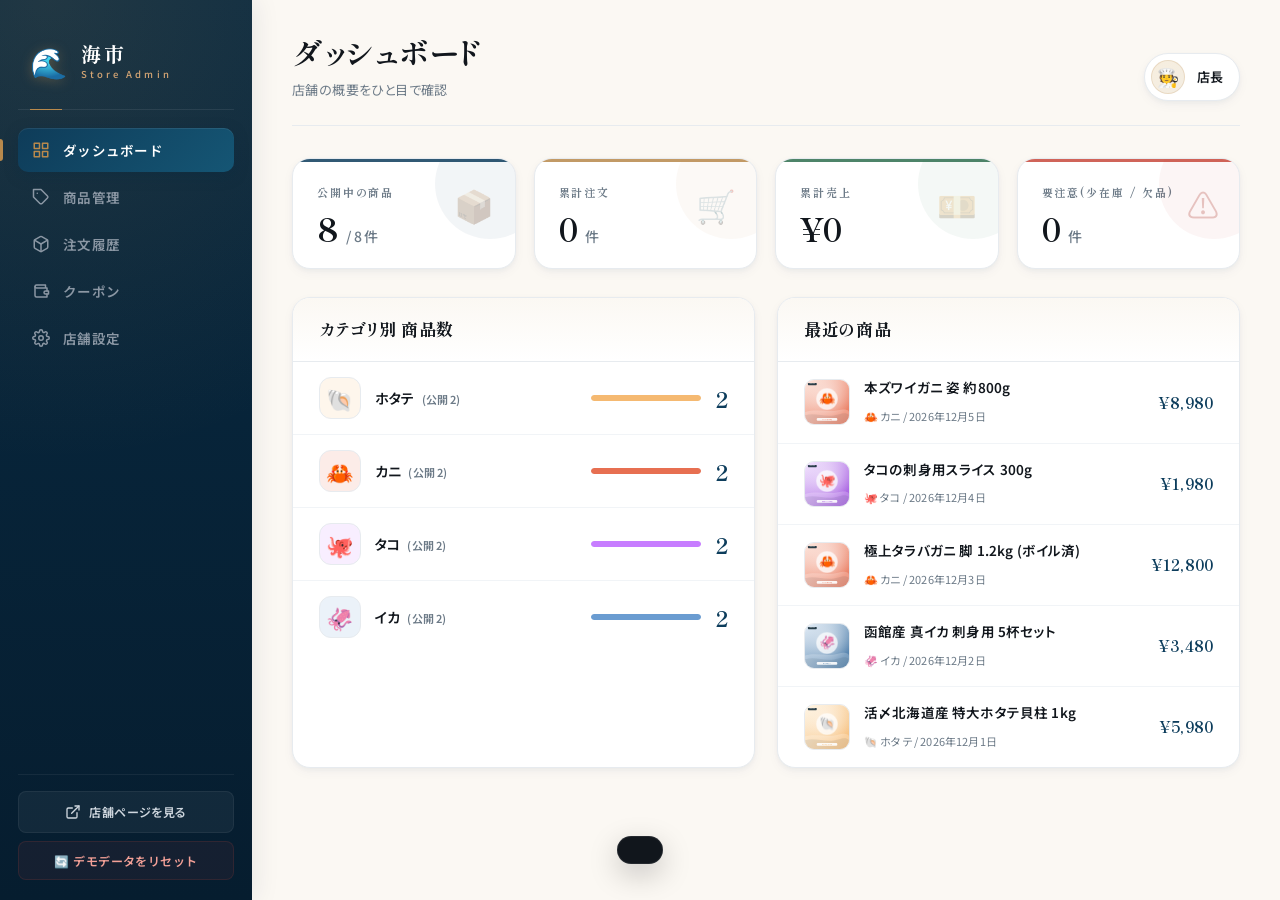
==== commit 477572c0: "refine: エディトリアル × プレミアム海産デザインへ全面刷新 新デザイントークンで全ページを洗練：和紙クリーム背景、深海ネイビー、 金茶、朱赤の四色和風パレット。Shippori Mincho" ====
--- a/admin.html
+++ b/admin.html
@@ -5,7 +5,7 @@
   <meta name="viewport" content="width=device-width, initial-scale=1.0" />
   <title>店舗管理 | 海市 -UMIICHI-</title>
   <link rel="preconnect" href="https://fonts.googleapis.com" />
-  <link href="https://fonts.googleapis.com/css2?family=Noto+Sans+JP:wght@400;500;700;900&family=Zen+Maru+Gothic:wght@500;700;900&display=swap" rel="stylesheet" />
+  <link href="https://fonts.googleapis.com/css2?family=Noto+Sans+JP:wght@400;500;700;900&family=Zen+Maru+Gothic:wght@500;700;900&family=Shippori+Mincho:wght@500;700&display=swap" rel="stylesheet" />
   <link rel="stylesheet" href="css/style.css" />
   <link rel="stylesheet" href="css/admin.css" />
 </head>
--- a/css/style.css
+++ b/css/style.css
@@ -1,345 +1,569 @@
 /* =====================================================
-   海市 -UMIICHI- EC サイトスタイル
-   モダン / Mercari風カード / 海の色をアクセントに
+   海市 -UMIICHI- EC サイト
+   洗練された日本の海産プレミアム — Editorial × Modern
    ===================================================== */
 
 :root {
-  --c-primary: #0a4d68;
-  --c-primary-dark: #053447;
-  --c-accent: #ff5a5f;
-  --c-accent-dark: #e63946;
-  --c-gold: #f5b971;
-  --c-ink: #1d2126;
-  --c-ink-2: #4a5560;
-  --c-ink-3: #8b96a1;
-  --c-line: #e8ecef;
-  --c-line-2: #f2f5f7;
-  --c-bg: #ffffff;
-  --c-bg-soft: #f7f9fb;
-  --c-bg-blue: #e6f2f5;
-  --radius: 12px;
-  --radius-lg: 16px;
-  --shadow: 0 2px 8px rgba(14, 47, 64, .06);
-  --shadow-lg: 0 10px 30px rgba(14, 47, 64, .12);
-  --trans: .2s cubic-bezier(.4,.0,.2,1);
-  --container: 1200px;
-}
-
-/* ==== Reset ==== */
+  /* ---- Color Palette (Refined) ---- */
+  --c-primary:        #0d3d5c;        /* 深海ネイビー */
+  --c-primary-deep:   #082a42;
+  --c-primary-soft:   #e8f0f4;
+  --c-primary-tint:   #f4f8fa;
+
+  --c-accent:         #c8493d;        /* 朱赤 — 控えめな朱 */
+  --c-accent-deep:    #a3382e;
+  --c-accent-soft:    #fbeae8;
+
+  --c-gold:           #b8894c;        /* 金茶 — 落ち着いた金 */
+  --c-gold-light:     #d4a574;
+  --c-gold-soft:      #f7eedf;
+
+  --c-paper:          #fbf8f3;        /* 和紙クリーム */
+  --c-paper-deep:     #f3ede2;
+
+  --c-success:        #2f6f4f;
+  --c-success-soft:   #e8f3ed;
+  --c-warn:           #b9772a;
+  --c-warn-soft:      #fbf1de;
+
+  --c-ink:            #11161c;        /* 墨 */
+  --c-ink-2:          #3a4854;
+  --c-ink-3:          #6c7a87;
+  --c-ink-4:          #9aa6b1;
+
+  --c-line:           #e7ebef;
+  --c-line-2:         #f1f4f7;
+  --c-line-3:         #f7f9fb;
+
+  --c-bg:             #ffffff;
+  --c-bg-soft:        #f8fafb;
+  --c-bg-blue:        #eef4f7;       /* 旧互換 */
+
+  /* ---- Radii ---- */
+  --r-sm: 8px;
+  --r-md: 12px;
+  --r-lg: 18px;
+  --r-xl: 24px;
+  --r-pill: 999px;
+  --radius: var(--r-md);
+  --radius-lg: var(--r-lg);
+
+  /* ---- Shadows (multi-layer, soft) ---- */
+  --shadow-xs:  0 1px 2px rgba(13, 61, 92, .04), 0 1px 1px rgba(13, 61, 92, .03);
+  --shadow-sm:  0 2px 4px rgba(13, 61, 92, .04), 0 4px 12px rgba(13, 61, 92, .04);
+  --shadow:     0 4px 10px rgba(13, 61, 92, .05), 0 12px 32px rgba(13, 61, 92, .06);
+  --shadow-lg:  0 8px 20px rgba(13, 61, 92, .08), 0 24px 60px rgba(13, 61, 92, .10);
+  --shadow-xl:  0 14px 40px rgba(13, 61, 92, .15), 0 30px 80px rgba(13, 61, 92, .14);
+
+  /* ---- Motion ---- */
+  --ease-out: cubic-bezier(.2, .9, .3, 1);
+  --ease-in-out: cubic-bezier(.7, .0, .3, 1);
+  --trans: .25s var(--ease-out);
+  --trans-slow: .45s var(--ease-out);
+
+  /* ---- Layout ---- */
+  --container: 1240px;
+  --container-narrow: 1080px;
+}
+
+/* ==== Reset & Base ==== */
 *, *::before, *::after { box-sizing: border-box; }
 html, body { margin: 0; padding: 0; }
+html { -webkit-tap-highlight-color: transparent; }
 body {
   font-family: 'Noto Sans JP', -apple-system, BlinkMacSystemFont, 'Segoe UI', system-ui, sans-serif;
   background: var(--c-bg);
   color: var(--c-ink);
-  line-height: 1.6;
+  line-height: 1.7;
   -webkit-font-smoothing: antialiased;
-  font-feature-settings: 'palt';
+  -moz-osx-font-smoothing: grayscale;
+  text-rendering: optimizeLegibility;
+  font-feature-settings: 'palt', 'kern';
+  letter-spacing: .01em;
 }
 a { color: inherit; text-decoration: none; }
-img { max-width: 100%; display: block; }
-button { font-family: inherit; border: 0; background: none; cursor: pointer; color: inherit; }
-h1, h2, h3, h4 { margin: 0; font-weight: 700; letter-spacing: -.01em; }
-input, select, textarea { font-family: inherit; font-size: 15px; }
-
-/* ==== Notice Bar ==== */
+img, svg { max-width: 100%; display: block; }
+button { font-family: inherit; border: 0; background: none; cursor: pointer; color: inherit; padding: 0; }
+h1, h2, h3, h4, h5 { margin: 0; font-weight: 700; letter-spacing: -.015em; line-height: 1.35; }
+input, select, textarea { font-family: inherit; font-size: 15px; color: inherit; }
+::selection { background: rgba(13, 61, 92, .14); color: var(--c-primary-deep); }
+
+/* Utility — tabular numerals for prices */
+.tnum, .product-price, .pd-price, .summary-total-value b, .stat-value, .o-total {
+  font-variant-numeric: tabular-nums;
+  font-feature-settings: 'tnum';
+}
+
+/* ==== Notice Bar — refined ==== */
 .notice-bar {
-  background: linear-gradient(90deg, #0a4d68, #1a6f8e);
+  background: linear-gradient(95deg, var(--c-primary-deep), var(--c-primary) 55%, #155a7a);
   color: #fff;
   text-align: center;
-  font-size: 13px;
-  padding: 8px 16px;
+  font-size: 12.5px;
+  padding: 9px 16px;
   font-weight: 500;
-  letter-spacing: .02em;
-}
-.notice-bar b { color: var(--c-gold); }
-
-/* ==== Header ==== */
+  letter-spacing: .05em;
+  position: relative;
+  overflow: hidden;
+}
+.notice-bar::before {
+  content: '';
+  position: absolute; inset: 0;
+  background-image:
+    radial-gradient(circle at 12% 50%, rgba(184,137,76,.18), transparent 25%),
+    radial-gradient(circle at 88% 50%, rgba(184,137,76,.12), transparent 22%);
+  pointer-events: none;
+}
+.notice-bar b { color: var(--c-gold-light); font-weight: 700; }
+
+/* ==== Header — cleaner, more confident ==== */
 .site-header {
   position: sticky; top: 0; z-index: 50;
-  background: rgba(255,255,255,.97);
-  backdrop-filter: blur(10px);
+  background: rgba(255, 255, 255, .88);
+  backdrop-filter: saturate(180%) blur(16px);
+  -webkit-backdrop-filter: saturate(180%) blur(16px);
   border-bottom: 1px solid var(--c-line);
 }
 .header-inner {
   max-width: var(--container);
   margin: 0 auto;
-  padding: 14px 24px;
+  padding: 16px 28px;
   display: grid;
   grid-template-columns: auto 1fr auto;
   align-items: center;
-  gap: 32px;
+  gap: 36px;
 }
 .logo {
-  display: inline-flex; align-items: center; gap: 10px;
-  font-family: 'Zen Maru Gothic', sans-serif;
-}
-.logo-mark { font-size: 30px; filter: drop-shadow(0 2px 4px rgba(10,77,104,.3)); }
+  display: inline-flex; align-items: center; gap: 12px;
+  font-family: 'Zen Maru Gothic', serif;
+  position: relative;
+}
+.logo-mark {
+  font-size: 28px;
+  filter: drop-shadow(0 2px 6px rgba(13, 61, 92, .25));
+  transition: var(--trans);
+}
+.logo:hover .logo-mark { transform: rotate(-6deg) scale(1.04); }
 .logo-text { display: flex; flex-direction: column; line-height: 1; }
-.logo-text b { font-size: 22px; letter-spacing: .08em; color: var(--c-primary); font-weight: 900; }
-.logo-text small { font-size: 10px; letter-spacing: .3em; color: var(--c-ink-3); margin-top: 2px; }
+.logo-text b {
+  font-size: 21px;
+  letter-spacing: .12em;
+  color: var(--c-primary);
+  font-weight: 900;
+  text-shadow: 0 1px 0 rgba(255,255,255,.6);
+}
+.logo-text small {
+  font-size: 9.5px;
+  letter-spacing: .35em;
+  color: var(--c-ink-3);
+  margin-top: 4px;
+  font-weight: 600;
+}
 
 .search-box {
   display: flex;
   background: var(--c-bg-soft);
-  border-radius: 999px;
-  padding: 4px 4px 4px 20px;
+  border-radius: var(--r-pill);
+  padding: 4px 5px 4px 22px;
   align-items: center;
   border: 1.5px solid transparent;
   transition: var(--trans);
+  box-shadow: inset 0 1px 0 rgba(255,255,255,.5);
 }
 .search-box:focus-within {
   background: #fff;
   border-color: var(--c-primary);
-  box-shadow: 0 0 0 4px rgba(10,77,104,.08);
+  box-shadow: 0 0 0 4px rgba(13, 61, 92, .08);
 }
 .search-box input {
   flex: 1;
   border: 0;
   background: transparent;
   outline: none;
-  padding: 10px 4px;
+  padding: 11px 6px;
   font-size: 14px;
-}
+  color: var(--c-ink);
+}
+.search-box input::placeholder { color: var(--c-ink-4); }
 .search-box button {
-  width: 40px; height: 40px;
+  width: 38px; height: 38px;
   display: grid; place-items: center;
   background: var(--c-primary);
   color: #fff;
-  border-radius: 999px;
-  transition: var(--trans);
-}
-.search-box button:hover { background: var(--c-primary-dark); }
-
-.header-nav { display: flex; gap: 8px; align-items: center; }
+  border-radius: var(--r-pill);
+  transition: var(--trans);
+}
+.search-box button:hover { background: var(--c-primary-deep); transform: scale(1.04); }
+
+.header-nav { display: flex; gap: 4px; align-items: center; }
 .nav-link {
   position: relative;
   display: inline-flex; flex-direction: column; align-items: center;
   padding: 8px 14px;
-  border-radius: 10px;
+  border-radius: var(--r-md);
   font-size: 11px;
   font-weight: 600;
   color: var(--c-ink-2);
+  letter-spacing: .04em;
   transition: var(--trans);
 }
 .nav-link:hover { background: var(--c-bg-soft); color: var(--c-primary); }
-.nav-link span { margin-top: 2px; }
+.nav-link span { margin-top: 3px; }
 .cart-badge {
-  position: absolute; top: 2px; right: 2px;
+  position: absolute; top: 4px; right: 4px;
   min-width: 18px; height: 18px;
   background: var(--c-accent);
   color: #fff;
   font-size: 10px;
-  border-radius: 999px;
+  border-radius: var(--r-pill);
   display: grid; place-items: center;
   padding: 0 5px;
-  font-weight: 700;
-}
-
-/* ==== Hero ==== */
+  font-weight: 800;
+  box-shadow: 0 2px 6px rgba(200, 73, 61, .35);
+  border: 1.5px solid #fff;
+}
+
+/* ==== Hero — editorial ==== */
 .hero {
+  position: relative;
   background:
-    radial-gradient(1200px 400px at 10% 0%, #d8ecf1 0%, transparent 60%),
-    radial-gradient(800px 500px at 100% 100%, #fde6d3 0%, transparent 60%),
-    linear-gradient(180deg, #f7fbfc 0%, #ffffff 100%);
+    radial-gradient(900px 320px at 8% -10%, rgba(13, 61, 92, .07), transparent 55%),
+    radial-gradient(700px 400px at 100% 100%, rgba(184, 137, 76, .10), transparent 55%),
+    linear-gradient(180deg, var(--c-paper) 0%, #ffffff 100%);
   overflow: hidden;
+}
+.hero::after {
+  content: '';
+  position: absolute;
+  left: 0; right: 0; bottom: 0;
+  height: 60px;
+  background: linear-gradient(180deg, transparent, var(--c-bg));
+  pointer-events: none;
 }
 .hero-inner {
   max-width: var(--container);
   margin: 0 auto;
-  padding: 60px 24px 80px;
+  padding: 80px 28px 100px;
   display: grid;
   grid-template-columns: 1fr 1fr;
-  gap: 50px;
+  gap: 60px;
   align-items: center;
+  position: relative;
+  z-index: 1;
 }
 .hero-lead {
+  display: inline-flex;
+  align-items: center;
+  gap: 10px;
+  background: #fff;
+  border: 1px solid var(--c-line);
+  color: var(--c-primary);
+  padding: 8px 18px 8px 14px;
+  border-radius: var(--r-pill);
+  font-size: 12.5px;
+  font-weight: 700;
+  letter-spacing: .14em;
+  margin: 0 0 26px;
+  box-shadow: var(--shadow-xs);
+}
+.hero-lead::before {
+  content: '';
   display: inline-block;
-  background: #fff;
-  border: 1.5px solid var(--c-primary);
-  color: var(--c-primary);
-  padding: 6px 16px;
-  border-radius: 999px;
-  font-size: 13px;
-  font-weight: 700;
-  letter-spacing: .1em;
-  margin: 0 0 20px;
+  width: 6px; height: 6px;
+  background: var(--c-gold);
+  border-radius: 50%;
+  box-shadow: 0 0 0 3px rgba(184, 137, 76, .18);
 }
 .hero-title {
-  font-family: 'Zen Maru Gothic', sans-serif;
-  font-size: clamp(32px, 4.5vw, 54px);
-  line-height: 1.3;
-  color: var(--c-ink);
-  letter-spacing: -.02em;
-  margin-bottom: 24px;
+  font-family: 'Shippori Mincho', 'Zen Maru Gothic', serif;
+  font-size: clamp(36px, 5vw, 60px);
+  line-height: 1.25;
+  color: var(--c-ink);
+  letter-spacing: -.015em;
+  margin-bottom: 28px;
+  font-weight: 700;
+}
+.hero-title em {
+  font-style: normal;
+  background: linear-gradient(180deg, transparent 62%, rgba(184, 137, 76, .35) 62%);
+  padding: 0 4px;
 }
 .hero-desc {
   color: var(--c-ink-2);
-  font-size: 16px;
-  line-height: 1.9;
-  margin-bottom: 32px;
-}
-.hero-cta { display: flex; gap: 12px; flex-wrap: wrap; }
+  font-size: 15.5px;
+  line-height: 2.0;
+  margin-bottom: 36px;
+  max-width: 28em;
+}
+.hero-cta { display: flex; gap: 14px; flex-wrap: wrap; align-items: center; }
+
 .btn-primary, .btn-ghost {
-  padding: 14px 28px;
-  border-radius: 999px;
+  position: relative;
+  padding: 15px 30px;
+  border-radius: var(--r-pill);
   font-weight: 700;
   font-size: 14px;
   transition: var(--trans);
-  display: inline-flex; align-items: center; gap: 8px;
+  display: inline-flex; align-items: center; gap: 10px;
+  letter-spacing: .04em;
+  white-space: nowrap;
 }
 .btn-primary {
   background: var(--c-primary);
   color: #fff;
-  box-shadow: 0 6px 16px rgba(10,77,104,.25);
-}
-.btn-primary:hover { background: var(--c-primary-dark); transform: translateY(-2px); box-shadow: 0 10px 20px rgba(10,77,104,.3); }
+  box-shadow: 0 6px 18px rgba(13, 61, 92, .28), inset 0 1px 0 rgba(255,255,255,.12);
+}
+.btn-primary::after {
+  content: '';
+  position: absolute; inset: 0;
+  border-radius: inherit;
+  background: linear-gradient(180deg, rgba(255,255,255,.10), transparent 50%);
+  pointer-events: none;
+}
+.btn-primary:hover {
+  background: var(--c-primary-deep);
+  transform: translateY(-1px);
+  box-shadow: 0 12px 28px rgba(13, 61, 92, .35), inset 0 1px 0 rgba(255,255,255,.12);
+}
+.btn-primary:active { transform: translateY(0); }
 .btn-ghost {
   background: #fff;
   color: var(--c-primary);
   border: 1.5px solid var(--c-line);
-}
-.btn-ghost:hover { border-color: var(--c-primary); background: var(--c-bg-blue); }
+  box-shadow: var(--shadow-xs);
+}
+.btn-ghost:hover {
+  border-color: var(--c-primary);
+  color: var(--c-primary-deep);
+  background: var(--c-primary-tint);
+  transform: translateY(-1px);
+}
+.btn-link {
+  font-size: 13px;
+  color: var(--c-primary);
+  font-weight: 700;
+  padding: 6px 4px;
+  border-bottom: 1.5px solid transparent;
+  transition: var(--trans);
+}
+.btn-link:hover { border-color: var(--c-primary); }
 
 .hero-visual {
+  position: relative;
   display: grid;
   grid-template-columns: 1fr 1fr;
-  gap: 16px;
-  position: relative;
+  gap: 18px;
+}
+.hero-visual::before {
+  content: '';
+  position: absolute;
+  inset: -30px -30px -30px -30px;
+  background: radial-gradient(circle at 50% 50%, rgba(13, 61, 92, .04), transparent 70%);
+  pointer-events: none;
+  z-index: 0;
 }
 .hero-card {
+  position: relative;
   aspect-ratio: 1;
   background: #fff;
-  border-radius: var(--radius-lg);
+  border-radius: var(--r-xl);
   box-shadow: var(--shadow-lg);
   display: flex; flex-direction: column;
   align-items: center; justify-content: center;
-  font-size: 64px;
-  gap: 8px;
-  transition: transform .4s ease;
-  position: relative;
+  font-size: 72px;
+  gap: 10px;
+  transition: transform .5s var(--ease-out), box-shadow .5s var(--ease-out);
   overflow: hidden;
+  border: 1px solid var(--c-line-2);
+  z-index: 1;
 }
 .hero-card span {
-  font-size: 14px;
+  font-size: 13px;
   font-weight: 700;
   color: var(--c-ink-2);
-  letter-spacing: .1em;
+  letter-spacing: .18em;
+  font-family: 'Zen Maru Gothic', sans-serif;
+}
+.hero-card::before {
+  content: '';
+  position: absolute;
+  top: -50%; left: -50%;
+  width: 200%; height: 200%;
+  background: radial-gradient(circle at 30% 25%, rgba(255,255,255,.5), transparent 40%);
+  pointer-events: none;
 }
 .hero-card::after {
   content: '';
   position: absolute; inset: 0;
-  background: linear-gradient(135deg, transparent 60%, rgba(255,255,255,.4));
+  background: linear-gradient(135deg, transparent 60%, rgba(255,255,255,.35));
   pointer-events: none;
 }
-.hero-card:hover { transform: translateY(-4px) rotate(-1deg); }
-.hero-card-1 { background: linear-gradient(135deg, #fff3e0, #fff); }
-.hero-card-2 { background: linear-gradient(135deg, #ffe0dd, #fff); }
-.hero-card-3 { background: linear-gradient(135deg, #f3e0ff, #fff); }
-.hero-card-4 { background: linear-gradient(135deg, #dde8ff, #fff); }
+.hero-card:hover {
+  transform: translateY(-6px);
+  box-shadow: var(--shadow-xl);
+}
+.hero-card:nth-child(odd) { transform: translateY(8px); }
+.hero-card:nth-child(odd):hover { transform: translateY(2px); }
+.hero-card-1 { background: linear-gradient(150deg, #fff8ec, #fff); }
+.hero-card-2 { background: linear-gradient(150deg, #fbe7e3, #fff); }
+.hero-card-3 { background: linear-gradient(150deg, #efe6f5, #fff); }
+.hero-card-4 { background: linear-gradient(150deg, #e6eff7, #fff); }
 
 /* ==== Section Common ==== */
 .section-inner {
   max-width: var(--container);
   margin: 0 auto;
-  padding: 60px 24px;
+  padding: 84px 28px;
 }
 .section-title {
-  font-family: 'Zen Maru Gothic', sans-serif;
-  font-size: 28px;
-  margin-bottom: 32px;
-  position: relative;
-  padding-left: 18px;
-}
-.section-title::before {
-  content: '';
-  position: absolute;
-  left: 0; top: 8px; bottom: 8px;
-  width: 6px;
-  background: linear-gradient(180deg, var(--c-primary), var(--c-accent));
-  border-radius: 3px;
-}
-
-/* ==== Category Bar ==== */
-.category-bar { background: var(--c-bg-soft); }
+  font-family: 'Shippori Mincho', 'Zen Maru Gothic', serif;
+  font-size: 30px;
+  margin-bottom: 8px;
+  letter-spacing: -.01em;
+  color: var(--c-ink);
+  font-weight: 700;
+}
+.section-eyebrow {
+  display: block;
+  font-family: 'Noto Sans JP', sans-serif;
+  font-size: 11.5px;
+  font-weight: 700;
+  letter-spacing: .35em;
+  color: var(--c-gold);
+  text-transform: uppercase;
+  margin-bottom: 14px;
+}
+.section-head {
+  display: flex; align-items: center; justify-content: space-between;
+  margin-bottom: 36px;
+  flex-wrap: wrap;
+  gap: 20px;
+}
+.section-head .section-title { margin-bottom: 0; }
+
+/* ==== Category — refined cards ==== */
+.category-bar {
+  background: var(--c-paper);
+  border-top: 1px solid var(--c-paper-deep);
+  border-bottom: 1px solid var(--c-paper-deep);
+}
 .category-grid {
   display: grid;
-  grid-template-columns: repeat(auto-fit, minmax(180px, 1fr));
-  gap: 16px;
+  grid-template-columns: repeat(auto-fit, minmax(200px, 1fr));
+  gap: 18px;
 }
 .category-card {
   background: #fff;
-  border: 2px solid transparent;
-  border-radius: var(--radius-lg);
-  padding: 24px;
-  display: flex; align-items: center; gap: 16px;
+  border: 1px solid var(--c-line);
+  border-radius: var(--r-lg);
+  padding: 22px 24px;
+  display: flex; align-items: center; gap: 18px;
   transition: var(--trans);
   cursor: pointer;
-  box-shadow: var(--shadow);
+  box-shadow: var(--shadow-xs);
+  position: relative;
+  overflow: hidden;
+}
+.category-card::after {
+  content: '';
+  position: absolute;
+  inset: 0;
+  background: linear-gradient(135deg, rgba(13, 61, 92, 0), rgba(13, 61, 92, 0));
+  transition: var(--trans);
+  pointer-events: none;
 }
 .category-card:hover {
   border-color: var(--c-primary);
   transform: translateY(-3px);
-  box-shadow: var(--shadow-lg);
+  box-shadow: var(--shadow);
+}
+.category-card:hover::after {
+  background: linear-gradient(135deg, rgba(13, 61, 92, .03), rgba(184,137,76,.03));
 }
 .category-card.active {
   border-color: var(--c-primary);
-  background: var(--c-bg-blue);
+  background: var(--c-primary-tint);
+  box-shadow: 0 0 0 3px rgba(13, 61, 92, .08), var(--shadow);
 }
 .category-emoji {
   width: 56px; height: 56px;
   border-radius: 50%;
   display: grid; place-items: center;
-  font-size: 32px;
+  font-size: 30px;
   flex-shrink: 0;
-}
-.category-label b { display: block; font-size: 18px; font-family: 'Zen Maru Gothic', sans-serif; }
-.category-label small { color: var(--c-ink-3); font-size: 12px; }
+  background: var(--c-paper);
+  box-shadow: inset 0 0 0 1px rgba(184, 137, 76, .15);
+}
+.category-card.active .category-emoji {
+  background: #fff;
+  box-shadow: inset 0 0 0 1px rgba(13, 61, 92, .12);
+}
+.category-label b {
+  display: block;
+  font-size: 17px;
+  font-family: 'Zen Maru Gothic', sans-serif;
+  font-weight: 700;
+  color: var(--c-ink);
+  letter-spacing: .03em;
+}
+.category-label small {
+  color: var(--c-ink-3);
+  font-size: 11.5px;
+  letter-spacing: .04em;
+}
 
 /* ==== Product Section ==== */
 .product-section { background: var(--c-bg); }
 .product-header {
-  display: flex; align-items: center; justify-content: space-between;
-  margin-bottom: 32px;
+  display: flex; align-items: flex-end; justify-content: space-between;
+  margin-bottom: 40px;
   flex-wrap: wrap;
   gap: 16px;
 }
 .product-header .section-title { margin-bottom: 0; }
 .sort-box label {
-  display: inline-flex; align-items: center; gap: 8px;
-  font-size: 13px;
+  display: inline-flex; align-items: center; gap: 10px;
+  font-size: 12.5px;
   color: var(--c-ink-2);
+  font-weight: 600;
 }
 .sort-box select {
-  padding: 8px 14px;
-  border-radius: 8px;
+  padding: 9px 32px 9px 16px;
+  border-radius: var(--r-pill);
   border: 1.5px solid var(--c-line);
   background: #fff;
   font-weight: 600;
   cursor: pointer;
   outline: none;
   transition: var(--trans);
-}
-.sort-box select:focus { border-color: var(--c-primary); }
+  font-size: 13px;
+  appearance: none;
+  background-image: url("data:image/svg+xml;utf8,<svg xmlns='http://www.w3.org/2000/svg' width='12' height='12' viewBox='0 0 24 24' fill='none' stroke='%236c7a87' stroke-width='2.5' stroke-linecap='round'><polyline points='6 9 12 15 18 9'/></svg>");
+  background-repeat: no-repeat;
+  background-position: right 12px center;
+}
+.sort-box select:hover { border-color: var(--c-primary); }
+.sort-box select:focus { border-color: var(--c-primary); box-shadow: 0 0 0 3px rgba(13, 61, 92, .1); }
 
 .product-grid {
   display: grid;
-  grid-template-columns: repeat(auto-fill, minmax(240px, 1fr));
-  gap: 20px;
+  grid-template-columns: repeat(auto-fill, minmax(254px, 1fr));
+  gap: 24px;
 }
 .product-card {
   background: #fff;
-  border-radius: var(--radius);
+  border-radius: var(--r-lg);
   overflow: hidden;
-  transition: var(--trans);
+  transition: transform .35s var(--ease-out), box-shadow .35s var(--ease-out), border-color .25s;
   cursor: pointer;
   border: 1px solid var(--c-line);
   display: flex; flex-direction: column;
+  position: relative;
 }
 .product-card:hover {
-  transform: translateY(-4px);
+  transform: translateY(-6px);
   box-shadow: var(--shadow-lg);
-  border-color: var(--c-primary);
+  border-color: var(--c-primary-soft);
 }
 .product-thumb {
   position: relative;
@@ -350,67 +574,88 @@
 .product-thumb img {
   width: 100%; height: 100%;
   object-fit: cover;
-  transition: transform .4s ease;
-}
-.product-card:hover .product-thumb img { transform: scale(1.05); }
+  transition: transform .55s var(--ease-out);
+}
+.product-card:hover .product-thumb img { transform: scale(1.06); }
+.product-thumb::after {
+  content: '';
+  position: absolute; inset: 0;
+  background: linear-gradient(180deg, transparent 65%, rgba(13, 61, 92, .04));
+  pointer-events: none;
+}
+
 .product-badge {
   position: absolute;
-  top: 10px; left: 10px;
-  padding: 4px 10px;
-  font-size: 11px;
-  font-weight: 900;
-  letter-spacing: .08em;
-  border-radius: 4px;
+  top: 12px; left: 12px;
+  padding: 5px 11px;
+  font-size: 10.5px;
+  font-weight: 800;
+  letter-spacing: .12em;
+  border-radius: var(--r-sm);
   color: #fff;
-  box-shadow: 0 2px 4px rgba(0,0,0,.15);
+  box-shadow: 0 4px 10px rgba(0, 0, 0, .12);
+  backdrop-filter: blur(4px);
 }
 .product-badge.BEST { background: var(--c-primary); }
 .product-badge.SALE { background: var(--c-accent); }
-.product-badge.NEW  { background: #2d7d5b; }
+.product-badge.NEW  { background: var(--c-success); }
+
 .stock-label {
   position: absolute;
-  top: 10px; right: 10px;
-  padding: 4px 8px;
-  background: rgba(255,255,255,.95);
-  border-radius: 4px;
-  font-size: 10px;
+  top: 12px; right: 12px;
+  padding: 5px 10px;
+  background: rgba(255, 255, 255, .94);
+  backdrop-filter: blur(4px);
+  border-radius: var(--r-sm);
+  font-size: 10.5px;
   font-weight: 700;
   color: var(--c-ink-2);
+  letter-spacing: .04em;
+  box-shadow: 0 1px 3px rgba(0,0,0,.08);
 }
 .stock-label.low { color: var(--c-accent); }
+.stock-label.zero { color: var(--c-ink-4); background: rgba(247, 249, 251, .96); }
 
 .product-info {
-  padding: 14px 14px 16px;
+  padding: 16px 16px 18px;
   display: flex; flex-direction: column;
   gap: 8px;
   flex: 1;
 }
-.product-tags { display: flex; gap: 4px; flex-wrap: wrap; }
+.product-tags { display: flex; gap: 5px; flex-wrap: wrap; }
 .product-tag {
   font-size: 10px;
-  padding: 2px 8px;
-  background: var(--c-bg-soft);
+  padding: 3px 9px;
+  background: var(--c-paper);
   color: var(--c-ink-2);
-  border-radius: 4px;
-  font-weight: 500;
+  border-radius: var(--r-sm);
+  font-weight: 600;
+  letter-spacing: .02em;
 }
 .product-name {
   font-size: 14px;
   font-weight: 600;
-  line-height: 1.5;
+  line-height: 1.55;
   color: var(--c-ink);
   display: -webkit-box;
   -webkit-line-clamp: 2;
   -webkit-box-orient: vertical;
   overflow: hidden;
-  min-height: 42px;
-}
-.product-price-row { display: flex; align-items: baseline; gap: 8px; margin-top: auto; }
+  min-height: 44px;
+  letter-spacing: .005em;
+}
+.product-price-row {
+  display: flex; align-items: baseline; gap: 8px;
+  margin-top: auto;
+  padding-top: 6px;
+  border-top: 1px dashed var(--c-line-2);
+}
 .product-price {
-  font-size: 20px;
+  font-size: 22px;
   font-weight: 900;
   color: var(--c-ink);
   font-family: 'Zen Maru Gothic', sans-serif;
+  letter-spacing: -.01em;
 }
 .product-price-original {
   font-size: 12px;
@@ -421,339 +666,563 @@
   font-size: 11px;
   background: var(--c-accent);
   color: #fff;
-  padding: 2px 6px;
-  border-radius: 3px;
-  font-weight: 700;
+  padding: 2px 7px;
+  border-radius: 4px;
+  font-weight: 800;
+  letter-spacing: .02em;
 }
 
 /* Empty */
 .empty-state {
   text-align: center;
-  padding: 80px 20px;
+  padding: 100px 20px;
   color: var(--c-ink-3);
 }
+.empty-state::before {
+  content: '🐚';
+  display: block;
+  font-size: 56px;
+  margin-bottom: 18px;
+  opacity: .55;
+}
 
 /* ==== Story ==== */
-.story { background: linear-gradient(180deg, #f7fbfc, #fff); }
+.story {
+  background:
+    radial-gradient(800px 300px at 90% 0%, rgba(184,137,76,.06), transparent 60%),
+    linear-gradient(180deg, #fff, var(--c-paper));
+  border-top: 1px solid var(--c-line);
+}
+.story .section-head { justify-content: center; text-align: center; flex-direction: column; }
 .story-grid {
   display: grid;
-  grid-template-columns: repeat(auto-fit, minmax(260px, 1fr));
-  gap: 24px;
+  grid-template-columns: repeat(auto-fit, minmax(280px, 1fr));
+  gap: 28px;
 }
 .story-card {
   background: #fff;
-  border-radius: var(--radius-lg);
-  padding: 32px 24px;
+  border-radius: var(--r-lg);
+  padding: 40px 28px 32px;
   text-align: center;
+  box-shadow: var(--shadow-xs);
+  transition: var(--trans);
+  border: 1px solid var(--c-line);
+  position: relative;
+  overflow: hidden;
+}
+.story-card::before {
+  content: '';
+  position: absolute;
+  top: 0; left: 50%;
+  transform: translateX(-50%);
+  width: 60px; height: 3px;
+  background: linear-gradient(90deg, var(--c-gold), var(--c-primary));
+  border-radius: 0 0 3px 3px;
+}
+.story-card:hover {
+  transform: translateY(-5px);
   box-shadow: var(--shadow);
-  transition: var(--trans);
-  border: 1px solid var(--c-line);
-}
-.story-card:hover { transform: translateY(-4px); box-shadow: var(--shadow-lg); }
-.story-icon { font-size: 48px; margin-bottom: 16px; }
+  border-color: var(--c-primary-soft);
+}
+.story-icon {
+  width: 76px; height: 76px;
+  border-radius: 50%;
+  display: grid; place-items: center;
+  font-size: 38px;
+  margin: 0 auto 22px;
+  background: var(--c-paper);
+  box-shadow: inset 0 0 0 1px rgba(184, 137, 76, .18);
+}
 .story-card h3 {
-  font-family: 'Zen Maru Gothic', sans-serif;
-  font-size: 20px;
-  margin-bottom: 12px;
+  font-family: 'Shippori Mincho', 'Zen Maru Gothic', serif;
+  font-size: 19px;
+  margin-bottom: 14px;
   color: var(--c-primary);
+  font-weight: 700;
+  letter-spacing: .02em;
 }
 .story-card p {
   color: var(--c-ink-2);
-  font-size: 14px;
-  line-height: 1.8;
+  font-size: 13.5px;
+  line-height: 1.95;
   margin: 0;
 }
 
 /* ==== Footer ==== */
-.site-footer { background: #0a2330; color: #cfd7df; margin-top: 40px; }
+.site-footer {
+  background:
+    radial-gradient(800px 300px at 10% 0%, rgba(184,137,76,.05), transparent 60%),
+    #06202d;
+  color: #c2cfd9;
+  margin-top: 60px;
+}
 .footer-inner {
   max-width: var(--container);
   margin: 0 auto;
-  padding: 50px 24px 30px;
+  padding: 60px 28px 32px;
   display: grid;
   grid-template-columns: 1.2fr 2fr;
-  gap: 40px;
+  gap: 50px;
 }
 .footer-brand .logo-text b { color: #fff; }
-.footer-brand .logo-text small { color: #7d8b97; }
-.footer-tag { font-size: 13px; color: #7d8b97; margin-top: 12px; }
+.footer-brand .logo-text small { color: #6b7c8a; }
+.footer-tag {
+  font-size: 13px;
+  color: #8595a3;
+  margin-top: 14px;
+  line-height: 1.8;
+}
+.footer-meta {
+  margin-top: 18px;
+  display: flex; gap: 8px; flex-wrap: wrap;
+}
+.footer-meta-chip {
+  display: inline-flex; align-items: center; gap: 6px;
+  font-size: 11px;
+  padding: 5px 10px;
+  background: rgba(255,255,255,.05);
+  border: 1px solid rgba(255,255,255,.08);
+  border-radius: var(--r-pill);
+  color: #a9b8c4;
+  letter-spacing: .04em;
+}
 .footer-links {
   display: grid;
   grid-template-columns: repeat(3, 1fr);
-  gap: 24px;
+  gap: 32px;
 }
 .footer-links h4 {
-  font-size: 13px;
+  font-size: 12px;
   color: #fff;
-  letter-spacing: .1em;
-  margin-bottom: 14px;
+  letter-spacing: .2em;
+  margin-bottom: 16px;
+  font-weight: 700;
 }
 .footer-links a {
   display: block;
   font-size: 13px;
-  padding: 4px 0;
-  color: #9dabb8;
+  padding: 5px 0;
+  color: #8e9ca9;
   transition: var(--trans);
 }
 .footer-links a:hover { color: #fff; }
 .footer-bottom {
-  border-top: 1px solid rgba(255,255,255,.08);
+  border-top: 1px solid rgba(255, 255, 255, .07);
   text-align: center;
-  padding: 16px;
-  color: #6a7784;
-  font-size: 12px;
-}
-
-/* ==== Modal ==== */
-.modal { position: fixed; inset: 0; z-index: 100; display: grid; place-items: center; }
+  padding: 18px 16px;
+  color: #5e6e7c;
+  font-size: 11.5px;
+  letter-spacing: .08em;
+}
+
+/* ==== Modal — refined ==== */
+.modal { position: fixed; inset: 0; z-index: 100; display: grid; place-items: center; padding: 16px; }
 .modal[hidden], .cart-drawer[hidden] { display: none !important; }
-.modal-backdrop { position: absolute; inset: 0; background: rgba(10,35,48,.6); backdrop-filter: blur(4px); animation: fade .2s; }
+.modal-backdrop {
+  position: absolute; inset: 0;
+  background: rgba(6, 32, 45, .55);
+  backdrop-filter: blur(6px);
+  -webkit-backdrop-filter: blur(6px);
+  animation: fade .25s var(--ease-out);
+}
 .modal-panel {
   position: relative;
   width: min(1080px, 96vw);
   max-height: 94vh;
   background: #fff;
-  border-radius: var(--radius-lg);
+  border-radius: var(--r-xl);
   overflow: hidden;
-  animation: rise .3s cubic-bezier(.16,1,.3,1);
-  box-shadow: 0 30px 80px rgba(0,0,0,.3);
+  animation: rise .4s var(--ease-out);
+  box-shadow: 0 30px 80px rgba(0, 0, 0, .25), 0 4px 16px rgba(0,0,0,.1);
+  border: 1px solid var(--c-line);
 }
 .modal-close {
-  position: absolute; top: 14px; right: 14px;
-  width: 36px; height: 36px;
+  position: absolute; top: 16px; right: 16px;
+  width: 38px; height: 38px;
+  background: rgba(255,255,255,.92);
+  backdrop-filter: blur(6px);
+  border-radius: 50%;
+  box-shadow: 0 2px 10px rgba(0,0,0,.08);
+  display: grid; place-items: center;
+  font-size: 14px; font-weight: 700;
+  z-index: 2;
+  transition: var(--trans);
+  color: var(--c-ink-2);
+}
+.modal-close:hover {
   background: #fff;
-  border-radius: 50%;
-  box-shadow: var(--shadow);
-  display: grid; place-items: center;
-  font-size: 16px; z-index: 2;
-  transition: var(--trans);
-}
-.modal-close:hover { background: var(--c-bg-soft); }
+  color: var(--c-ink);
+  transform: rotate(90deg);
+}
 @keyframes fade { from { opacity: 0 } to { opacity: 1 } }
-@keyframes rise { from { opacity: 0; transform: translateY(40px) scale(.97) } to { opacity: 1; transform: none } }
+@keyframes rise { from { opacity: 0; transform: translateY(30px) scale(.97) } to { opacity: 1; transform: none } }
 
 /* Product detail */
-.pd-wrap { display: grid; grid-template-columns: minmax(0, 1fr) minmax(0, 1fr); align-items: stretch; }
+.pd-wrap {
+  display: grid;
+  grid-template-columns: minmax(0, 1fr) minmax(0, 1fr);
+  align-items: stretch;
+}
 .pd-image {
-  background: var(--c-bg-soft);
-  position: relative;
-  min-height: 480px;
+  background: var(--c-paper);
+  position: relative;
+  min-height: 520px;
   overflow: hidden;
 }
-.pd-image img { width: 100%; height: 100%; object-fit: cover; position: absolute; inset: 0; }
-.pd-image .product-badge { font-size: 13px; padding: 6px 14px; top: 16px; left: 16px; }
+.pd-image img {
+  width: 100%; height: 100%;
+  object-fit: cover;
+  position: absolute; inset: 0;
+}
+.pd-image::after {
+  content: '';
+  position: absolute;
+  inset: 0;
+  background: linear-gradient(135deg, transparent 60%, rgba(6, 32, 45, .12));
+  pointer-events: none;
+}
+.pd-image .product-badge {
+  font-size: 12px;
+  padding: 7px 14px;
+  top: 18px; left: 18px;
+  letter-spacing: .14em;
+}
 .pd-content {
-  padding: 32px 32px 28px;
-  display: flex; flex-direction: column; gap: 12px;
+  padding: 44px 40px 34px;
+  display: flex; flex-direction: column; gap: 14px;
   overflow-y: auto;
   max-height: 94vh;
 }
 .pd-category {
-  display: inline-flex; align-items: center; gap: 6px;
+  display: inline-flex; align-items: center; gap: 8px;
   align-self: flex-start;
-  padding: 4px 12px;
-  background: var(--c-bg-blue);
+  padding: 5px 14px;
+  background: var(--c-primary-tint);
   color: var(--c-primary);
-  border-radius: 999px;
+  border-radius: var(--r-pill);
   font-size: 12px;
   font-weight: 700;
+  letter-spacing: .08em;
+  border: 1px solid var(--c-primary-soft);
 }
 .pd-title {
+  font-family: 'Shippori Mincho', 'Zen Maru Gothic', serif;
+  font-size: 26px;
+  line-height: 1.45;
+  margin: 0;
+  letter-spacing: -.005em;
+  font-weight: 700;
+  color: var(--c-ink);
+}
+.pd-price-row { display: flex; align-items: baseline; gap: 12px; flex-wrap: wrap; padding: 4px 0; }
+.pd-price {
+  font-size: 38px;
+  font-weight: 900;
+  color: var(--c-ink);
   font-family: 'Zen Maru Gothic', sans-serif;
-  font-size: 22px;
-  line-height: 1.4;
-  margin: 0;
-}
-.pd-price-row { display: flex; align-items: baseline; gap: 12px; flex-wrap: wrap; }
-.pd-price { font-size: 34px; font-weight: 900; color: var(--c-ink); font-family: 'Zen Maru Gothic', sans-serif; line-height: 1; }
+  line-height: 1;
+  letter-spacing: -.02em;
+}
 .pd-price-original { font-size: 15px; color: var(--c-ink-3); text-decoration: line-through; }
-.pd-tax { font-size: 12px; color: var(--c-ink-3); margin-top: -8px; }
+.pd-tax {
+  font-size: 11.5px;
+  color: var(--c-ink-3);
+  margin-top: -4px;
+  letter-spacing: .05em;
+}
 .pd-tags { display: flex; flex-wrap: wrap; gap: 6px; }
 .pd-tags .product-tag { font-size: 11px; padding: 4px 10px; }
 .pd-desc {
   font-size: 13.5px;
-  line-height: 1.75;
+  line-height: 1.85;
   color: var(--c-ink-2);
-  background: var(--c-bg-soft);
-  padding: 14px 16px;
-  border-radius: 10px;
-  border-left: 3px solid var(--c-primary);
-  margin: 0;
-}
-.pd-stock { font-size: 13px; color: var(--c-ink-2); }
-.pd-stock b { color: var(--c-primary); }
-.pd-qty-row { display: flex; align-items: center; gap: 16px; margin-top: 4px; }
+  background: var(--c-paper);
+  padding: 16px 18px;
+  border-radius: var(--r-md);
+  border-left: 3px solid var(--c-gold);
+  margin: 8px 0 4px;
+  position: relative;
+}
+.pd-desc::before {
+  content: '';
+  position: absolute;
+  top: 8px; left: 6px;
+  font-size: 22px;
+  color: var(--c-gold);
+  opacity: .25;
+  font-family: serif;
+}
+.pd-stock {
+  font-size: 12.5px;
+  color: var(--c-ink-2);
+  display: inline-flex; align-items: center; gap: 8px;
+  padding: 6px 12px;
+  background: var(--c-success-soft);
+  color: var(--c-success);
+  border-radius: var(--r-pill);
+  align-self: flex-start;
+  font-weight: 600;
+}
+.pd-stock b { color: var(--c-success); font-weight: 800; }
+.pd-stock::before {
+  content: '';
+  width: 6px; height: 6px;
+  background: var(--c-success);
+  border-radius: 50%;
+  box-shadow: 0 0 0 3px rgba(47, 111, 79, .2);
+}
+.pd-qty-row { display: flex; align-items: center; gap: 16px; margin-top: 8px; }
 .pd-qty {
   display: inline-flex; align-items: center;
   border: 1.5px solid var(--c-line);
-  border-radius: 999px;
+  border-radius: var(--r-pill);
   overflow: hidden;
+  background: #fff;
+  box-shadow: var(--shadow-xs);
 }
 .pd-qty button {
-  width: 40px; height: 40px;
+  width: 42px; height: 42px;
   font-size: 18px;
   font-weight: 700;
   color: var(--c-primary);
   transition: var(--trans);
 }
-.pd-qty button:hover { background: var(--c-bg-soft); }
+.pd-qty button:hover { background: var(--c-primary-tint); }
 .pd-qty input {
   width: 50px;
   text-align: center;
   border: 0;
   outline: none;
-  font-weight: 700;
+  font-weight: 800;
   font-size: 16px;
-}
-.pd-actions { display: flex; gap: 10px; margin-top: 4px; }
-.pd-actions .btn-primary { flex: 1; padding: 15px; font-size: 15px; justify-content: center; }
+  color: var(--c-ink);
+}
+.pd-actions { display: flex; gap: 10px; margin-top: 8px; }
+.pd-actions .btn-primary {
+  flex: 1;
+  padding: 16px 24px;
+  font-size: 15px;
+  justify-content: center;
+}
 
 /* ==== Cart Drawer ==== */
 .cart-drawer { position: fixed; inset: 0; z-index: 100; }
-.cart-backdrop { position: absolute; inset: 0; background: rgba(10,35,48,.6); backdrop-filter: blur(4px); animation: fade .2s; }
+.cart-backdrop {
+  position: absolute; inset: 0;
+  background: rgba(6, 32, 45, .55);
+  backdrop-filter: blur(6px);
+  animation: fade .25s var(--ease-out);
+}
 .cart-panel {
   position: absolute;
   right: 0; top: 0; bottom: 0;
-  width: min(420px, 92vw);
+  width: min(460px, 94vw);
   background: #fff;
   display: flex; flex-direction: column;
-  animation: slideIn .3s cubic-bezier(.16,1,.3,1);
-  box-shadow: -20px 0 50px rgba(0,0,0,.15);
+  animation: slideIn .4s var(--ease-out);
+  box-shadow: -20px 0 60px rgba(0, 0, 0, .18);
 }
 @keyframes slideIn { from { transform: translateX(100%) } to { transform: none } }
 .cart-header {
   display: flex; justify-content: space-between; align-items: center;
-  padding: 20px 24px;
+  padding: 22px 26px;
   border-bottom: 1px solid var(--c-line);
-}
-.cart-header h3 { font-size: 18px; }
+  background: linear-gradient(180deg, var(--c-paper), #fff);
+}
+.cart-header h3 {
+  font-size: 17px;
+  font-family: 'Zen Maru Gothic', sans-serif;
+  letter-spacing: .03em;
+  display: flex; align-items: center; gap: 10px;
+}
+.cart-header h3::before {
+  content: '';
+  width: 4px; height: 18px;
+  background: linear-gradient(180deg, var(--c-gold), var(--c-primary));
+  border-radius: 2px;
+}
 .cart-close {
   width: 36px; height: 36px;
   border-radius: 50%;
-  font-size: 16px;
-  transition: var(--trans);
-}
-.cart-close:hover { background: var(--c-bg-soft); }
-.cart-body { flex: 1; overflow-y: auto; padding: 12px 24px; }
+  font-size: 14px; font-weight: 700;
+  color: var(--c-ink-2);
+  transition: var(--trans);
+}
+.cart-close:hover {
+  background: var(--c-bg-soft);
+  color: var(--c-ink);
+  transform: rotate(90deg);
+}
+.cart-body { flex: 1; overflow-y: auto; padding: 4px 26px; }
 .cart-empty {
   text-align: center;
-  padding: 60px 20px;
+  padding: 70px 20px;
   color: var(--c-ink-3);
 }
-.cart-empty-icon { font-size: 48px; margin-bottom: 16px; opacity: .5; }
+.cart-empty-icon {
+  font-size: 56px;
+  margin-bottom: 18px;
+  opacity: .55;
+}
 
 .cart-item {
   display: grid;
-  grid-template-columns: 70px 1fr auto;
-  gap: 12px;
-  padding: 16px 0;
-  border-bottom: 1px dashed var(--c-line);
-  align-items: center;
-}
+  grid-template-columns: 76px 1fr auto;
+  gap: 14px;
+  padding: 18px 0;
+  border-bottom: 1px solid var(--c-line-2);
+  align-items: flex-start;
+}
+.cart-item:last-child { border-bottom: 0; }
 .cart-item img {
-  width: 70px; height: 70px;
-  border-radius: 8px;
+  width: 76px; height: 76px;
+  border-radius: var(--r-md);
   object-fit: cover;
   background: var(--c-bg-soft);
+  border: 1px solid var(--c-line);
 }
 .cart-item-name {
   font-size: 13px;
-  font-weight: 600;
-  margin-bottom: 4px;
-  line-height: 1.4;
+  font-weight: 700;
+  margin-bottom: 6px;
+  line-height: 1.5;
   display: -webkit-box;
   -webkit-line-clamp: 2;
   -webkit-box-orient: vertical;
   overflow: hidden;
-}
-.cart-item-price { font-size: 14px; font-weight: 800; color: var(--c-primary); }
+  color: var(--c-ink);
+}
+.cart-item-price {
+  font-size: 14px;
+  font-weight: 800;
+  color: var(--c-primary);
+  font-family: 'Zen Maru Gothic', sans-serif;
+}
 .cart-item-qty {
   display: flex; align-items: center;
   border: 1px solid var(--c-line);
-  border-radius: 6px;
+  border-radius: var(--r-sm);
   font-size: 13px;
-  margin-top: 6px;
+  margin-top: 8px;
   width: fit-content;
-}
-.cart-item-qty button { width: 26px; height: 26px; font-weight: 700; }
-.cart-item-qty button:hover { background: var(--c-bg-soft); }
-.cart-item-qty span { min-width: 28px; text-align: center; font-weight: 700; }
+  background: var(--c-bg-soft);
+}
+.cart-item-qty button {
+  width: 28px; height: 28px;
+  font-weight: 700;
+  color: var(--c-primary);
+  transition: var(--trans);
+}
+.cart-item-qty button:hover { background: var(--c-primary-tint); }
+.cart-item-qty span {
+  min-width: 30px;
+  text-align: center;
+  font-weight: 800;
+  color: var(--c-ink);
+}
 .cart-item-remove {
-  font-size: 12px; color: var(--c-ink-3);
-  text-decoration: underline;
-  padding: 4px 8px;
-  transition: var(--trans);
-}
-.cart-item-remove:hover { color: var(--c-accent); }
+  font-size: 11.5px;
+  color: var(--c-ink-3);
+  padding: 6px 10px;
+  border-radius: var(--r-sm);
+  transition: var(--trans);
+  font-weight: 600;
+}
+.cart-item-remove:hover { color: var(--c-accent); background: var(--c-accent-soft); }
 
 .cart-footer {
   border-top: 1px solid var(--c-line);
-  padding: 20px 24px;
-  background: var(--c-bg-soft);
-}
-.cart-summary { display: flex; justify-content: space-between; margin-bottom: 8px; font-size: 13px; color: var(--c-ink-2); }
+  padding: 22px 26px 26px;
+  background: linear-gradient(180deg, #fff, var(--c-paper));
+}
+.cart-summary {
+  display: flex; justify-content: space-between;
+  margin-bottom: 8px;
+  font-size: 13px;
+  color: var(--c-ink-2);
+}
 .cart-total {
   display: flex; justify-content: space-between; align-items: baseline;
-  margin: 12px 0 16px;
-  padding-top: 12px;
-  border-top: 1px solid var(--c-line);
-}
-.cart-total-label { font-weight: 700; }
+  margin: 14px 0 18px;
+  padding-top: 14px;
+  border-top: 1px dashed var(--c-line);
+}
+.cart-total-label { font-weight: 700; color: var(--c-ink); }
 .cart-total-value {
-  font-size: 24px;
+  font-size: 26px;
   font-weight: 900;
   color: var(--c-primary);
   font-family: 'Zen Maru Gothic', sans-serif;
-}
-.cart-footer .btn-primary { width: 100%; justify-content: center; padding: 16px; font-size: 15px; }
+  letter-spacing: -.01em;
+}
+.cart-footer .btn-primary {
+  width: 100%;
+  justify-content: center;
+  padding: 17px;
+  font-size: 15px;
+}
 
 /* ==== Toast ==== */
 .toast {
   position: fixed;
   left: 50%;
-  bottom: 40px;
+  bottom: 36px;
   transform: translateX(-50%);
   background: var(--c-ink);
   color: #fff;
-  padding: 12px 20px;
-  border-radius: 999px;
-  box-shadow: var(--shadow-lg);
-  font-size: 14px;
+  padding: 13px 22px;
+  border-radius: var(--r-pill);
+  box-shadow: 0 10px 30px rgba(0,0,0,.22);
+  font-size: 13.5px;
   font-weight: 600;
   z-index: 200;
-  animation: toastRise .3s cubic-bezier(.16,1,.3,1);
-  display: inline-flex; align-items: center; gap: 8px;
-}
-@keyframes toastRise { from { opacity: 0; transform: translate(-50%, 20px) } to { opacity: 1; transform: translate(-50%, 0) } }
+  animation: toastRise .35s var(--ease-out);
+  display: inline-flex;
+  align-items: center;
+  gap: 10px;
+  letter-spacing: .03em;
+  border: 1px solid rgba(255,255,255,.08);
+}
+@keyframes toastRise { from { opacity: 0; transform: translate(-50%, 24px) } to { opacity: 1; transform: translate(-50%, 0) } }
 
 /* ==== Responsive ==== */
+@media (max-width: 960px) {
+  .hero-inner { gap: 40px; padding: 60px 22px 80px; }
+  .footer-inner { grid-template-columns: 1fr; gap: 40px; }
+}
 @media (max-width: 840px) {
-  .header-inner { grid-template-columns: auto 1fr; gap: 16px; padding: 12px 16px; }
-  .search-box { grid-column: 1 / -1; padding-left: 16px; }
-  .search-box input { padding: 8px 4px; font-size: 13px; }
+  .header-inner { grid-template-columns: auto 1fr; gap: 16px; padding: 12px 18px; }
+  .search-box { grid-column: 1 / -1; padding-left: 18px; }
+  .search-box input { padding: 9px 4px; font-size: 13px; }
   .header-nav { order: 2; }
-  .hero-inner { grid-template-columns: 1fr; padding: 40px 16px 60px; gap: 30px; }
+  .hero-inner { grid-template-columns: 1fr; padding: 40px 18px 60px; gap: 36px; }
   .hero-title { font-size: 32px; }
-  .section-inner { padding: 40px 16px; }
-  .section-title { font-size: 22px; }
-  .product-grid { grid-template-columns: repeat(2, 1fr); gap: 12px; }
-  .product-name { font-size: 13px; }
-  .product-price { font-size: 17px; }
+  .hero-desc { font-size: 14.5px; }
+  .section-inner { padding: 56px 18px; }
+  .section-title { font-size: 24px; }
+  .section-eyebrow { font-size: 11px; }
+  .product-grid { grid-template-columns: repeat(2, 1fr); gap: 14px; }
+  .product-name { font-size: 13px; min-height: 40px; }
+  .product-price { font-size: 18px; }
   .pd-wrap { grid-template-columns: 1fr; }
-  .pd-content { padding: 24px 20px; }
-  .pd-title { font-size: 20px; }
-  .pd-price { font-size: 28px; }
-  .footer-inner { grid-template-columns: 1fr; }
-  .footer-links { grid-template-columns: repeat(3, 1fr); gap: 12px; }
+  .pd-image { min-height: 320px; }
+  .pd-content { padding: 28px 22px; }
+  .pd-title { font-size: 22px; }
+  .pd-price { font-size: 30px; }
+  .footer-links { grid-template-columns: repeat(3, 1fr); gap: 16px; }
   .footer-links a { font-size: 12px; }
 }
 @media (max-width: 480px) {
-  .hero-visual { gap: 10px; }
-  .hero-card { font-size: 44px; }
-  .hero-card span { font-size: 12px; }
-  .category-grid { grid-template-columns: repeat(2, 1fr); gap: 8px; }
-  .category-card { padding: 14px; gap: 10px; }
-  .category-emoji { width: 44px; height: 44px; font-size: 24px; }
-  .category-label b { font-size: 15px; }
-  .category-label small { font-size: 10px; }
-}
+  .hero-visual { gap: 12px; }
+  .hero-card { font-size: 50px; border-radius: var(--r-lg); }
+  .hero-card span { font-size: 11px; letter-spacing: .14em; }
+  .category-grid { grid-template-columns: repeat(2, 1fr); gap: 10px; }
+  .category-card { padding: 14px; gap: 12px; }
+  .category-emoji { width: 46px; height: 46px; font-size: 24px; }
+  .category-label b { font-size: 14px; }
+  .category-label small { font-size: 10.5px; }
+  .product-grid { gap: 10px; }
+  .product-info { padding: 12px 12px 14px; }
+  .product-price-row { padding-top: 6px; }
+  .pd-content { padding: 24px 18px; }
+}
--- a/css/admin.css
+++ b/css/admin.css
@@ -1,288 +1,403 @@
 /* =====================================================
-   海市 店舗管理 Admin ダッシュボード
+   海市 -UMIICHI- 店舗管理 Admin
+   洗練された日本の海産プレミアム — Editorial Admin
    ===================================================== */
 
 .admin-body {
-  background: #f5f7fa;
+  background: var(--c-paper);
   display: grid;
-  grid-template-columns: 240px 1fr;
+  grid-template-columns: 252px 1fr;
   min-height: 100vh;
+  color: var(--c-ink);
 }
 
 /* ==== Sidebar ==== */
 .admin-sidebar {
-  background: #0a2330;
+  background:
+    radial-gradient(circle at 20% 0%, rgba(184, 137, 76, .14), transparent 50%),
+    linear-gradient(180deg, #082a42 0%, #061d2f 100%);
   color: #cfd7df;
-  padding: 24px 16px;
+  padding: 28px 18px 20px;
   display: flex; flex-direction: column;
   position: sticky; top: 0;
   height: 100vh;
   overflow-y: auto;
-}
+  box-shadow: 4px 0 24px rgba(8, 42, 66, .08);
+}
+.admin-sidebar::-webkit-scrollbar { width: 4px; }
+.admin-sidebar::-webkit-scrollbar-thumb { background: rgba(255,255,255,.12); border-radius: 4px; }
+
 .admin-logo {
-  display: flex; align-items: center; gap: 12px;
-  padding: 8px 12px 20px;
-  margin-bottom: 12px;
-  border-bottom: 1px solid rgba(255,255,255,.1);
-}
-.admin-logo .logo-mark { font-size: 28px; }
+  display: flex; align-items: center; gap: 14px;
+  padding: 8px 12px 22px;
+  margin-bottom: 18px;
+  border-bottom: 1px solid rgba(255,255,255,.08);
+  position: relative;
+}
+.admin-logo::after {
+  content: '';
+  position: absolute;
+  left: 12px; bottom: -1px;
+  width: 32px; height: 1px;
+  background: var(--c-gold);
+}
+.admin-logo .logo-mark { font-size: 30px; filter: drop-shadow(0 2px 6px rgba(184, 137, 76, .35)); }
 .admin-logo div { display: flex; flex-direction: column; line-height: 1.1; }
 .admin-logo b {
-  font-family: 'Zen Maru Gothic', sans-serif;
-  font-size: 18px;
+  font-family: 'Shippori Mincho', 'Zen Maru Gothic', serif;
+  font-size: 20px;
   color: #fff;
-  letter-spacing: .1em;
+  letter-spacing: .14em;
+  font-weight: 700;
 }
 .admin-logo small {
-  font-size: 10px;
-  color: #6a7784;
-  letter-spacing: .2em;
-  margin-top: 3px;
-}
-
-.admin-nav { display: flex; flex-direction: column; gap: 4px; flex: 1; }
+  font-size: 9.5px;
+  color: var(--c-gold-light);
+  letter-spacing: .32em;
+  margin-top: 4px;
+  font-weight: 500;
+}
+
+.admin-nav { display: flex; flex-direction: column; gap: 3px; flex: 1; }
 .admin-nav-btn {
-  display: flex; align-items: center; gap: 12px;
-  padding: 11px 14px;
+  display: flex; align-items: center; gap: 13px;
+  padding: 12px 14px;
   border-radius: 10px;
-  font-size: 14px;
-  font-weight: 500;
-  color: #9dabb8;
+  font-size: 13.5px;
+  font-weight: 600;
+  color: #8b97a4;
   text-align: left;
-  transition: var(--trans);
-}
-.admin-nav-btn:hover { background: rgba(255,255,255,.06); color: #fff; }
+  letter-spacing: .02em;
+  transition: var(--trans);
+  position: relative;
+}
+.admin-nav-btn svg { flex-shrink: 0; transition: var(--trans); }
+.admin-nav-btn:hover {
+  background: rgba(255,255,255,.05);
+  color: #fff;
+}
+.admin-nav-btn:hover svg { color: var(--c-gold-light); }
 .admin-nav-btn.active {
-  background: linear-gradient(135deg, #0a4d68, #1a6f8e);
+  background: linear-gradient(135deg, rgba(13, 61, 92, .9), rgba(21, 90, 122, .9));
   color: #fff;
-  box-shadow: 0 4px 12px rgba(10,77,104,.4);
+  box-shadow:
+    inset 0 1px 0 rgba(255,255,255,.08),
+    0 4px 14px rgba(8, 42, 66, .35);
+}
+.admin-nav-btn.active::before {
+  content: '';
+  position: absolute;
+  left: -18px;
+  top: 50%; transform: translateY(-50%);
+  width: 3px; height: 22px;
+  background: var(--c-gold);
+  border-radius: 0 3px 3px 0;
 }
 .admin-nav-btn.active svg { color: var(--c-gold); }
 
-.admin-sidebar-foot { display: flex; flex-direction: column; gap: 8px; }
+.admin-sidebar-foot {
+  display: flex; flex-direction: column; gap: 8px;
+  padding-top: 16px;
+  border-top: 1px solid rgba(255,255,255,.06);
+}
 .view-shop-btn, .reset-btn {
   display: flex; align-items: center; gap: 8px; justify-content: center;
-  padding: 10px;
+  padding: 10px 12px;
   border-radius: 8px;
   font-size: 12px;
   font-weight: 600;
+  letter-spacing: .04em;
   transition: var(--trans);
 }
 .view-shop-btn {
-  background: rgba(255,255,255,.06);
+  background: rgba(255,255,255,.05);
   color: #cfd7df;
-}
-.view-shop-btn:hover { background: rgba(255,255,255,.12); color: #fff; }
+  border: 1px solid rgba(255,255,255,.06);
+}
+.view-shop-btn:hover {
+  background: rgba(255,255,255,.10);
+  color: #fff;
+  border-color: rgba(184, 137, 76, .3);
+}
 .reset-btn {
-  background: rgba(255,90,95,.1);
-  color: #ffa8ac;
-}
-.reset-btn:hover { background: rgba(255,90,95,.2); color: #fff; }
+  background: rgba(200, 73, 61, .08);
+  color: #f3a097;
+  border: 1px solid rgba(200, 73, 61, .15);
+}
+.reset-btn:hover {
+  background: rgba(200, 73, 61, .18);
+  color: #fff;
+  border-color: rgba(200, 73, 61, .35);
+}
 
 /* ==== Main ==== */
 .admin-main {
-  padding: 30px 36px;
+  padding: 32px 40px 60px;
   min-width: 0;
 }
 .admin-header {
-  display: flex; align-items: center; justify-content: space-between;
-  margin-bottom: 28px;
+  display: flex; align-items: flex-end; justify-content: space-between;
+  margin-bottom: 32px;
   flex-wrap: wrap;
   gap: 16px;
+  padding-bottom: 24px;
+  border-bottom: 1px solid var(--c-line);
 }
 .admin-header h1 {
-  font-family: 'Zen Maru Gothic', sans-serif;
-  font-size: 28px;
-  color: var(--c-ink);
-  margin-bottom: 4px;
-}
-.admin-subtitle { color: var(--c-ink-3); font-size: 13px; margin: 0; }
+  font-family: 'Shippori Mincho', 'Zen Maru Gothic', serif;
+  font-size: 30px;
+  color: var(--c-ink);
+  letter-spacing: .02em;
+  font-weight: 700;
+  margin-bottom: 6px;
+}
+.admin-subtitle {
+  color: var(--c-ink-3);
+  font-size: 13px;
+  margin: 0;
+  letter-spacing: .03em;
+}
 .admin-user {
-  display: inline-flex; align-items: center; gap: 10px;
-  padding: 6px 14px 6px 6px;
+  display: inline-flex; align-items: center; gap: 12px;
+  padding: 6px 16px 6px 6px;
   background: #fff;
   border-radius: 999px;
-  box-shadow: var(--shadow);
+  box-shadow: var(--shadow-sm);
+  border: 1px solid var(--c-line);
   font-size: 13px;
   font-weight: 600;
 }
 .admin-avatar {
-  width: 32px; height: 32px;
+  width: 34px; height: 34px;
   border-radius: 50%;
-  background: linear-gradient(135deg, #ffe0dd, #fff3e0);
+  background: linear-gradient(135deg, var(--c-gold-soft), var(--c-paper-deep));
   display: grid; place-items: center;
   font-size: 18px;
-}
-
-.admin-view { animation: fadeIn .3s ease; }
-@keyframes fadeIn { from { opacity: 0; transform: translateY(8px) } to { opacity: 1; transform: none } }
+  border: 1px solid rgba(184, 137, 76, .2);
+}
+
+.admin-view { animation: adminFadeIn .35s var(--ease-out); }
+@keyframes adminFadeIn {
+  from { opacity: 0; transform: translateY(10px) }
+  to { opacity: 1; transform: none }
+}
 
 /* ==== Stats ==== */
 .stat-grid {
   display: grid;
-  grid-template-columns: repeat(auto-fit, minmax(200px, 1fr));
-  gap: 16px;
-  margin-bottom: 24px;
+  grid-template-columns: repeat(auto-fit, minmax(220px, 1fr));
+  gap: 18px;
+  margin-bottom: 28px;
 }
 .stat-card {
   background: #fff;
-  border-radius: var(--radius);
-  padding: 22px;
-  box-shadow: var(--shadow);
+  border-radius: var(--r-lg);
+  padding: 24px 24px 22px;
+  box-shadow: var(--shadow-sm);
   position: relative;
   overflow: hidden;
-  border-left: 4px solid var(--c-primary);
+  border: 1px solid var(--c-line);
+  transition: var(--trans);
+}
+.stat-card::before {
+  content: '';
+  position: absolute;
+  top: 0; left: 0; right: 0;
+  height: 3px;
+  background: currentColor;
+  opacity: .85;
 }
 .stat-card::after {
   content: ''; position: absolute;
-  top: -20px; right: -20px;
-  width: 80px; height: 80px;
+  top: -30px; right: -30px;
+  width: 110px; height: 110px;
   background: currentColor;
   border-radius: 50%;
-  opacity: .06;
-}
+  opacity: .05;
+  transition: var(--trans);
+}
+.stat-card:hover {
+  transform: translateY(-2px);
+  box-shadow: var(--shadow);
+}
+.stat-card:hover::after { transform: scale(1.15); opacity: .07; }
+
 .stat-label {
-  font-size: 12px;
-  color: var(--c-ink-3);
-  letter-spacing: .1em;
-  margin-bottom: 8px;
-  font-weight: 600;
+  font-size: 11px;
+  color: var(--c-ink-3);
+  letter-spacing: .18em;
+  margin-bottom: 10px;
+  font-weight: 700;
+  text-transform: uppercase;
+  font-family: 'Shippori Mincho', serif;
 }
 .stat-value {
-  font-family: 'Zen Maru Gothic', sans-serif;
-  font-size: 30px;
-  font-weight: 900;
-  color: var(--c-ink);
-}
-.stat-value small { font-size: 14px; color: var(--c-ink-3); margin-left: 4px; font-weight: 600; }
+  font-family: 'Shippori Mincho', 'Zen Maru Gothic', serif;
+  font-size: 32px;
+  font-weight: 700;
+  color: var(--c-ink);
+  letter-spacing: -.01em;
+  line-height: 1.1;
+}
+.stat-value small {
+  font-size: 14px;
+  color: var(--c-ink-3);
+  margin-left: 5px;
+  font-weight: 500;
+  font-family: 'Noto Sans JP', sans-serif;
+}
 .stat-icon {
   position: absolute;
-  top: 16px; right: 16px;
-  font-size: 28px;
-  opacity: .35;
-}
-
-.stat-card.primary { color: var(--c-primary); border-left-color: var(--c-primary); }
-.stat-card.accent  { color: var(--c-accent);  border-left-color: var(--c-accent); }
-.stat-card.gold    { color: #c99042;           border-left-color: var(--c-gold); }
-.stat-card.green   { color: #2d7d5b;           border-left-color: #2d7d5b; }
+  top: 18px; right: 20px;
+  font-size: 32px;
+  opacity: .3;
+  filter: grayscale(.2);
+}
+
+.stat-card.primary { color: var(--c-primary); }
+.stat-card.accent  { color: var(--c-accent); }
+.stat-card.gold    { color: var(--c-gold); }
+.stat-card.green   { color: var(--c-success); }
 
 /* ==== Dashboard Grid ==== */
 .dashboard-grid {
   display: grid;
   grid-template-columns: 1fr 1fr;
-  gap: 20px;
+  gap: 22px;
 }
 .panel {
   background: #fff;
-  border-radius: var(--radius);
-  box-shadow: var(--shadow);
+  border-radius: var(--r-lg);
+  box-shadow: var(--shadow-sm);
+  border: 1px solid var(--c-line);
   overflow: hidden;
 }
 .panel-head {
-  padding: 18px 22px;
+  padding: 20px 26px;
   border-bottom: 1px solid var(--c-line);
   display: flex; justify-content: space-between; align-items: center;
+  background: linear-gradient(180deg, var(--c-paper) 0%, transparent 100%);
 }
 .panel-head h2 {
-  font-family: 'Zen Maru Gothic', sans-serif;
-  font-size: 16px;
-  color: var(--c-ink);
+  font-family: 'Shippori Mincho', 'Zen Maru Gothic', serif;
+  font-size: 17px;
+  color: var(--c-ink);
+  letter-spacing: .04em;
+  font-weight: 700;
 }
 
 .category-stat-row {
   display: flex; align-items: center; gap: 14px;
-  padding: 14px 22px;
+  padding: 15px 26px;
   border-bottom: 1px solid var(--c-line-2);
-}
+  transition: var(--trans);
+}
+.category-stat-row:hover { background: var(--c-paper); }
 .category-stat-row:last-child { border-bottom: 0; }
 .category-stat-row .emoji {
-  width: 40px; height: 40px;
-  border-radius: 10px;
+  width: 42px; height: 42px;
+  border-radius: 12px;
   display: grid; place-items: center;
   font-size: 22px;
-}
-.category-stat-row .label { flex: 1; font-weight: 600; }
+  background: var(--c-paper);
+  border: 1px solid var(--c-line);
+}
+.category-stat-row .label { flex: 1; font-weight: 600; font-size: 14px; }
 .category-stat-row .count {
-  font-family: 'Zen Maru Gothic', sans-serif;
-  font-size: 20px;
-  font-weight: 900;
+  font-family: 'Shippori Mincho', 'Zen Maru Gothic', serif;
+  font-size: 22px;
+  font-weight: 700;
   color: var(--c-primary);
 }
 .category-stat-row .published-count {
-  font-size: 11px; color: var(--c-ink-3); margin-left: 4px;
+  font-size: 11px;
+  color: var(--c-ink-3);
+  margin-left: 4px;
+  font-family: 'Noto Sans JP';
 }
 .category-bar-wrap {
-  width: 100px; height: 6px;
+  width: 110px; height: 6px;
   background: var(--c-line-2);
   border-radius: 3px;
   overflow: hidden;
 }
 .category-bar-wrap > span {
   display: block; height: 100%;
-  background: var(--c-primary);
+  background: linear-gradient(90deg, var(--c-primary), var(--c-gold));
   border-radius: 3px;
-  transition: width .4s ease;
+  transition: width .6s var(--ease-out);
 }
 
 .recent-row {
-  display: flex; align-items: center; gap: 12px;
-  padding: 12px 22px;
+  display: flex; align-items: center; gap: 14px;
+  padding: 14px 26px;
   border-bottom: 1px solid var(--c-line-2);
-}
+  transition: var(--trans);
+}
+.recent-row:hover { background: var(--c-paper); }
 .recent-row:last-child { border-bottom: 0; }
 .recent-row img {
-  width: 44px; height: 44px;
-  border-radius: 8px;
+  width: 46px; height: 46px;
+  border-radius: 10px;
   object-fit: cover;
   background: var(--c-bg-soft);
+  border: 1px solid var(--c-line);
   flex-shrink: 0;
 }
 .recent-row .info { flex: 1; min-width: 0; }
 .recent-row .info b {
   display: block;
-  font-size: 13px;
+  font-size: 13.5px;
   font-weight: 600;
   white-space: nowrap; overflow: hidden; text-overflow: ellipsis;
+  margin-bottom: 2px;
 }
 .recent-row .info small { font-size: 11px; color: var(--c-ink-3); }
 .recent-row .price {
-  font-weight: 900;
-  font-size: 14px;
+  font-weight: 700;
+  font-size: 15px;
   color: var(--c-primary);
-  font-family: 'Zen Maru Gothic', sans-serif;
+  font-family: 'Shippori Mincho', 'Zen Maru Gothic', serif;
+  font-variant-numeric: tabular-nums;
 }
 
 /* ==== Toolbar ==== */
 .toolbar {
   display: flex; justify-content: space-between;
-  gap: 12px;
-  margin-bottom: 20px;
+  gap: 14px;
+  margin-bottom: 22px;
   flex-wrap: wrap;
 }
-.toolbar-left { display: flex; gap: 10px; flex: 1; max-width: 600px; flex-wrap: wrap; }
+.toolbar-left { display: flex; gap: 10px; flex: 1; max-width: 640px; flex-wrap: wrap; }
 .toolbar input, .toolbar select {
-  padding: 10px 14px;
+  padding: 11px 16px;
   border: 1.5px solid var(--c-line);
   border-radius: 10px;
   background: #fff;
   outline: none;
   transition: var(--trans);
   font-size: 14px;
-}
-.toolbar input { flex: 1; min-width: 200px; }
-.toolbar input:focus, .toolbar select:focus { border-color: var(--c-primary); box-shadow: 0 0 0 4px rgba(10,77,104,.08); }
+  color: var(--c-ink);
+  box-shadow: var(--shadow-xs);
+}
+.toolbar input::placeholder { color: var(--c-ink-4); }
+.toolbar input { flex: 1; min-width: 220px; }
+.toolbar input:focus, .toolbar select:focus {
+  border-color: var(--c-primary);
+  box-shadow: 0 0 0 4px rgba(13, 61, 92, .08);
+}
 .toolbar .btn-primary {
-  padding: 10px 20px;
+  padding: 11px 22px;
   font-size: 13px;
 }
 
 /* ==== Product Table ==== */
 .product-table-wrap {
   background: #fff;
-  border-radius: var(--radius);
+  border-radius: var(--r-lg);
   overflow: hidden;
-  box-shadow: var(--shadow);
+  box-shadow: var(--shadow-sm);
+  border: 1px solid var(--c-line);
   overflow-x: auto;
 }
 .product-table {
@@ -291,224 +406,319 @@
   font-size: 14px;
 }
 .product-table thead {
-  background: var(--c-bg-soft);
+  background: var(--c-paper);
 }
 .product-table th {
-  padding: 14px 18px;
+  padding: 16px 20px;
   text-align: left;
   font-weight: 700;
   color: var(--c-ink-2);
-  font-size: 12px;
-  letter-spacing: .05em;
+  font-size: 11px;
+  letter-spacing: .14em;
+  text-transform: uppercase;
+  font-family: 'Shippori Mincho', serif;
   border-bottom: 1px solid var(--c-line);
   white-space: nowrap;
 }
 .product-table td {
-  padding: 14px 18px;
+  padding: 16px 20px;
   border-bottom: 1px solid var(--c-line-2);
   vertical-align: middle;
 }
-.product-table tr:hover td { background: rgba(10,77,104,.02); }
+.product-table tr:last-child td { border-bottom: 0; }
+.product-table tr:hover td { background: var(--c-paper); }
 
 .admin-product-name {
-  display: flex; align-items: center; gap: 12px;
-  min-width: 260px;
+  display: flex; align-items: center; gap: 14px;
+  min-width: 280px;
 }
 .admin-product-name img {
-  width: 48px; height: 48px;
-  border-radius: 8px;
+  width: 52px; height: 52px;
+  border-radius: 10px;
   object-fit: cover;
   background: var(--c-bg-soft);
+  border: 1px solid var(--c-line);
   flex-shrink: 0;
 }
 .admin-product-name b {
   display: block;
   font-weight: 600;
-  font-size: 13.5px;
+  font-size: 14px;
   line-height: 1.4;
-  max-width: 260px;
+  max-width: 280px;
   white-space: nowrap; overflow: hidden; text-overflow: ellipsis;
+  color: var(--c-ink);
 }
 .admin-product-name small {
   font-size: 11px;
   color: var(--c-ink-3);
+  letter-spacing: .04em;
 }
 .admin-price {
   font-weight: 700;
-  font-family: 'Zen Maru Gothic', sans-serif;
+  font-family: 'Shippori Mincho', 'Zen Maru Gothic', serif;
+  font-size: 15px;
   white-space: nowrap;
-}
-.admin-price small { color: var(--c-ink-3); font-weight: 500; text-decoration: line-through; display: block; font-family: 'Noto Sans JP'; }
+  font-variant-numeric: tabular-nums;
+  color: var(--c-ink);
+}
+.admin-price small {
+  color: var(--c-ink-4);
+  font-weight: 500;
+  text-decoration: line-through;
+  display: block;
+  font-family: 'Noto Sans JP';
+  font-size: 11px;
+  margin-bottom: 1px;
+}
 .admin-stock {
   font-weight: 700;
   color: var(--c-ink-2);
-}
-.admin-stock.low { color: var(--c-accent); }
+  font-variant-numeric: tabular-nums;
+}
+.admin-stock.low {
+  color: var(--c-accent);
+  position: relative;
+  padding-left: 10px;
+}
+.admin-stock.low::before {
+  content: '';
+  position: absolute;
+  left: 0; top: 50%;
+  width: 6px; height: 6px;
+  border-radius: 50%;
+  background: var(--c-accent);
+  transform: translateY(-50%);
+  animation: pulse 2s var(--ease-in-out) infinite;
+}
+@keyframes pulse {
+  0%, 100% { opacity: 1; }
+  50% { opacity: .35; }
+}
 
 .badge-chip {
   display: inline-block;
-  padding: 3px 8px;
+  padding: 3px 9px;
   font-size: 10px;
-  font-weight: 900;
-  border-radius: 3px;
+  font-weight: 800;
+  border-radius: 4px;
   color: #fff;
-  letter-spacing: .05em;
-}
-.badge-chip.published { background: #2d7d5b; }
+  letter-spacing: .08em;
+  text-transform: uppercase;
+}
+.badge-chip.published { background: var(--c-success); }
 .badge-chip.hidden    { background: #8b96a1; }
-.badge-chip.NEW  { background: #2d7d5b; }
+.badge-chip.NEW  { background: var(--c-success); }
 .badge-chip.BEST { background: var(--c-primary); }
 .badge-chip.SALE { background: var(--c-accent); }
 
 .table-actions { display: flex; gap: 6px; }
 .icon-btn {
-  width: 32px; height: 32px;
+  width: 34px; height: 34px;
   border-radius: 8px;
   display: grid; place-items: center;
-  background: var(--c-bg-soft);
+  background: var(--c-paper);
   color: var(--c-ink-2);
-  transition: var(--trans);
-}
-.icon-btn:hover { background: var(--c-primary); color: #fff; }
-.icon-btn.danger:hover { background: var(--c-accent); }
+  border: 1px solid var(--c-line);
+  transition: var(--trans);
+  cursor: pointer;
+}
+.icon-btn:hover {
+  background: var(--c-primary);
+  color: #fff;
+  border-color: var(--c-primary);
+  transform: translateY(-1px);
+}
+.icon-btn.danger:hover,
+.icon-btn.icon-btn-danger:hover {
+  background: var(--c-accent);
+  border-color: var(--c-accent);
+  color: #fff;
+}
 
 /* ==== Toggle Switch ==== */
 .switch {
   position: relative;
   appearance: none;
-  width: 44px; height: 24px;
+  width: 46px; height: 26px;
   background: #cfd7df;
   border-radius: 999px;
   cursor: pointer;
   outline: none;
   transition: var(--trans);
+  flex-shrink: 0;
 }
 .switch::before {
   content: '';
   position: absolute;
   top: 3px; left: 3px;
-  width: 18px; height: 18px;
+  width: 20px; height: 20px;
   background: #fff;
   border-radius: 50%;
-  box-shadow: 0 2px 4px rgba(0,0,0,.2);
-  transition: var(--trans);
-}
-.switch:checked { background: var(--c-primary); }
+  box-shadow: 0 2px 6px rgba(0,0,0,.18), 0 1px 2px rgba(0,0,0,.06);
+  transition: var(--trans);
+}
+.switch:checked {
+  background: var(--c-primary);
+  box-shadow: inset 0 1px 2px rgba(8, 42, 66, .25);
+}
 .switch:checked::before { left: 23px; }
+.switch:focus-visible { box-shadow: 0 0 0 4px rgba(13, 61, 92, .15); }
 
 .switch-row {
   display: flex; align-items: center; justify-content: space-between;
   gap: 16px;
-  padding: 14px 16px;
-  background: var(--c-bg-soft);
-  border-radius: 10px;
-}
-.switch-row b { display: block; font-size: 14px; }
+  padding: 16px 18px;
+  background: var(--c-paper);
+  border-radius: 12px;
+  border: 1px solid var(--c-line);
+}
+.switch-row b { display: block; font-size: 14px; color: var(--c-ink); margin-bottom: 2px; }
 .switch-row small { font-size: 12px; color: var(--c-ink-3); }
 
 /* ==== Form Drawer ==== */
 .form-drawer { position: fixed; inset: 0; z-index: 100; }
-.form-backdrop { position: absolute; inset: 0; background: rgba(10,35,48,.6); backdrop-filter: blur(4px); animation: fade .2s; }
+.form-backdrop {
+  position: absolute; inset: 0;
+  background: rgba(8, 42, 66, .55);
+  backdrop-filter: blur(6px) saturate(140%);
+  -webkit-backdrop-filter: blur(6px) saturate(140%);
+  animation: drawerFade .25s var(--ease-out);
+}
+@keyframes drawerFade { from { opacity: 0 } to { opacity: 1 } }
 .form-panel {
   position: absolute;
   right: 0; top: 0; bottom: 0;
-  width: min(620px, 94vw);
+  width: min(640px, 96vw);
   background: #fff;
   display: flex; flex-direction: column;
-  animation: slideIn .3s cubic-bezier(.16,1,.3,1);
-  box-shadow: -20px 0 50px rgba(0,0,0,.15);
+  animation: drawerSlideIn .42s var(--ease-out);
+  box-shadow: -24px 0 60px rgba(8, 42, 66, .22), -4px 0 16px rgba(8, 42, 66, .08);
+}
+@keyframes drawerSlideIn {
+  from { transform: translateX(40px); opacity: 0; }
+  to { transform: translateX(0); opacity: 1; }
 }
 .form-head {
-  padding: 22px 28px;
+  padding: 24px 32px;
   border-bottom: 1px solid var(--c-line);
   display: flex; justify-content: space-between; align-items: center;
+  background: linear-gradient(180deg, var(--c-paper) 0%, #fff 100%);
 }
 .form-head h2 {
-  font-family: 'Zen Maru Gothic', sans-serif;
-  font-size: 18px;
+  font-family: 'Shippori Mincho', 'Zen Maru Gothic', serif;
+  font-size: 19px;
+  color: var(--c-ink);
+  letter-spacing: .04em;
+  font-weight: 700;
+}
+.form-head .icon-btn:hover {
+  transform: rotate(90deg);
 }
 .form-body {
   flex: 1;
   overflow-y: auto;
-  padding: 20px 28px 100px;
+  padding: 22px 32px 100px;
 }
 .form-section {
-  margin-bottom: 24px;
-  padding-bottom: 20px;
+  margin-bottom: 26px;
+  padding-bottom: 22px;
   border-bottom: 1px dashed var(--c-line);
 }
 .form-section:last-of-type { border-bottom: 0; }
 .form-section h3 {
+  font-family: 'Shippori Mincho', 'Zen Maru Gothic', serif;
   font-size: 14px;
   color: var(--c-primary);
-  margin-bottom: 14px;
-  padding-left: 10px;
-  border-left: 3px solid var(--c-primary);
+  margin-bottom: 16px;
+  padding-left: 12px;
+  border-left: 3px solid var(--c-gold);
+  letter-spacing: .06em;
+  font-weight: 700;
 }
 .form-body label {
   display: block;
-  margin-bottom: 12px;
+  margin-bottom: 14px;
 }
 .form-body label > span {
   display: block;
   font-size: 12px;
   color: var(--c-ink-2);
-  margin-bottom: 6px;
-  font-weight: 600;
+  margin-bottom: 7px;
+  font-weight: 700;
+  letter-spacing: .04em;
 }
 .form-body label > span em {
+  display: inline-block;
+  margin-left: 6px;
+  padding: 1px 6px;
+  background: var(--c-accent-soft);
   color: var(--c-accent);
+  font-size: 9.5px;
   font-style: normal;
+  font-weight: 800;
+  border-radius: 3px;
+  letter-spacing: .08em;
+  vertical-align: 1px;
 }
 .form-body input,
 .form-body select,
 .form-body textarea {
   width: 100%;
-  padding: 11px 14px;
+  padding: 12px 14px;
   border: 1.5px solid var(--c-line);
   border-radius: 10px;
   outline: none;
   transition: var(--trans);
   background: #fff;
   font-family: inherit;
-}
+  font-size: 14px;
+  color: var(--c-ink);
+}
+.form-body input::placeholder,
+.form-body textarea::placeholder { color: var(--c-ink-4); }
 .form-body input:focus,
 .form-body select:focus,
 .form-body textarea:focus {
   border-color: var(--c-primary);
-  box-shadow: 0 0 0 4px rgba(10,77,104,.08);
-}
-.form-body textarea { resize: vertical; min-height: 90px; line-height: 1.6; }
+  box-shadow: 0 0 0 4px rgba(13, 61, 92, .08);
+}
+.form-body textarea { resize: vertical; min-height: 96px; line-height: 1.7; }
 .form-row {
   display: grid;
   grid-template-columns: 1fr 1fr;
-  gap: 12px;
+  gap: 14px;
 }
 .form-hint {
   font-size: 12px;
   color: var(--c-ink-3);
   margin: 8px 0 6px;
+  letter-spacing: .03em;
 }
 .file-drop {
   position: relative;
   display: block;
-  padding: 16px;
+  padding: 20px;
   border: 2px dashed var(--c-line);
-  border-radius: 12px;
+  border-radius: 14px;
   text-align: center;
-  background: var(--c-bg-soft);
+  background: var(--c-paper);
   cursor: pointer;
   transition: var(--trans);
   font-size: 13px;
   color: var(--c-ink-2);
   margin-bottom: 12px;
 }
-.file-drop:hover { border-color: var(--c-primary); background: var(--c-bg-blue); }
+.file-drop:hover {
+  border-color: var(--c-primary);
+  background: var(--c-primary-tint);
+  color: var(--c-primary);
+}
 .file-drop input[type=file] { position: absolute; inset: 0; opacity: 0; cursor: pointer; }
 .image-preview {
   aspect-ratio: 16 / 10;
-  background: var(--c-bg-soft) no-repeat center / cover;
-  border-radius: 12px;
+  background: var(--c-paper) no-repeat center / cover;
+  border-radius: 14px;
   display: grid; place-items: center;
   color: var(--c-ink-3);
   font-size: 12px;
@@ -517,57 +727,64 @@
 .image-preview.has-image span { display: none; }
 
 .form-actions {
-  display: flex; gap: 10px; justify-content: flex-end;
-  padding-top: 16px;
+  display: flex; gap: 12px; justify-content: flex-end;
+  padding-top: 18px;
 }
 .form-actions.sticky {
   position: sticky; bottom: 0;
-  background: linear-gradient(transparent, #fff 20%);
-  padding: 30px 0 16px;
-  margin-top: 20px;
-}
-.form-actions .btn-primary { padding: 12px 28px; }
-.form-actions .btn-ghost { padding: 12px 20px; }
+  background: linear-gradient(transparent, #fff 22%);
+  padding: 36px 0 18px;
+  margin-top: 22px;
+}
+.form-actions .btn-primary { padding: 13px 30px; }
+.form-actions .btn-ghost { padding: 13px 22px; }
 
 /* Shop form grid */
 .form-grid {
   display: grid;
   grid-template-columns: 1fr 1fr;
-  gap: 14px;
-  padding: 22px;
+  gap: 16px;
+  padding: 26px;
 }
 .form-grid label { display: block; }
 .form-grid label > span {
   display: block;
   font-size: 12px;
   color: var(--c-ink-2);
-  margin-bottom: 6px;
-  font-weight: 600;
+  margin-bottom: 7px;
+  font-weight: 700;
+  letter-spacing: .04em;
 }
 .form-grid .full { grid-column: 1 / -1; }
 .form-grid input,
 .form-grid textarea {
   width: 100%;
-  padding: 11px 14px;
+  padding: 12px 14px;
   border: 1.5px solid var(--c-line);
   border-radius: 10px;
   outline: none;
   font-family: inherit;
+  font-size: 14px;
   transition: var(--trans);
 }
 .form-grid input:focus,
-.form-grid textarea:focus { border-color: var(--c-primary); box-shadow: 0 0 0 4px rgba(10,77,104,.08); }
+.form-grid textarea:focus {
+  border-color: var(--c-primary);
+  box-shadow: 0 0 0 4px rgba(13, 61, 92, .08);
+}
 .form-grid .form-actions { grid-column: 1 / -1; }
 
 /* ==== Orders ==== */
 .order-row {
-  padding: 18px 22px;
+  padding: 18px 26px;
   border-bottom: 1px solid var(--c-line-2);
   display: grid;
   grid-template-columns: auto 1fr auto auto;
   gap: 16px;
   align-items: center;
-}
+  transition: var(--trans);
+}
+.order-row:hover { background: var(--c-paper); }
 .order-row:last-child { border-bottom: 0; }
 .order-id {
   font-family: 'Courier New', monospace;
@@ -575,64 +792,80 @@
   color: var(--c-ink-3);
   letter-spacing: .05em;
 }
-.order-summary b { display: block; font-size: 13px; margin-bottom: 3px; }
+.order-summary b { display: block; font-size: 13.5px; margin-bottom: 3px; }
 .order-summary small { font-size: 11px; color: var(--c-ink-3); }
 .order-total {
-  font-family: 'Zen Maru Gothic', sans-serif;
-  font-size: 18px;
-  font-weight: 900;
+  font-family: 'Shippori Mincho', 'Zen Maru Gothic', serif;
+  font-size: 19px;
+  font-weight: 700;
   color: var(--c-primary);
+  font-variant-numeric: tabular-nums;
 }
 .status-chip {
-  padding: 3px 10px;
-  font-size: 11px;
+  padding: 4px 12px;
+  font-size: 10.5px;
   border-radius: 999px;
   font-weight: 700;
-  background: #fff3cc;
-  color: #b87a00;
+  letter-spacing: .06em;
+  background: var(--c-warn-soft);
+  color: var(--c-warn);
   white-space: nowrap;
-}
-.status-chip.status-pending    { background: #fff3cc; color: #b87a00; }
-.status-chip.status-preparing  { background: #e0f0ff; color: #1a5c8b; }
-.status-chip.status-shipped    { background: #e8f5e9; color: #2e7d32; }
-.status-chip.status-delivered  { background: #e8ecef; color: #4a5560; }
-.status-chip.status-cancelled  { background: #ffe6e6; color: #c62828; }
+  border: 1px solid transparent;
+}
+.status-chip.status-pending    { background: var(--c-warn-soft); color: var(--c-warn); border-color: rgba(185, 119, 42, .18); }
+.status-chip.status-preparing  { background: var(--c-primary-soft); color: var(--c-primary); border-color: rgba(13, 61, 92, .15); }
+.status-chip.status-shipped    { background: var(--c-success-soft); color: var(--c-success); border-color: rgba(47, 111, 79, .15); }
+.status-chip.status-delivered  { background: #eef1f4; color: #4a5560; border-color: #d8dde2; }
+.status-chip.status-cancelled  { background: var(--c-accent-soft); color: var(--c-accent); border-color: rgba(200, 73, 61, .15); }
 
 /* ==== Order Tabs ==== */
 .order-tabs {
   display: flex;
   gap: 4px;
-  padding: 14px 16px 12px;
+  padding: 16px 18px 14px;
   border-bottom: 1px solid var(--c-line-2);
   overflow-x: auto;
-}
+  background: linear-gradient(180deg, var(--c-paper) 0%, transparent 100%);
+}
+.order-tabs::-webkit-scrollbar { height: 4px; }
 .order-tab {
-  display: inline-flex; gap: 6px; align-items: center;
-  padding: 8px 14px;
+  display: inline-flex; gap: 8px; align-items: center;
+  padding: 9px 16px;
   background: transparent;
-  border: 1px solid transparent;
-  border-radius: 8px;
+  border: 1.5px solid transparent;
+  border-radius: 999px;
   font-size: 13px;
   font-weight: 700;
   color: var(--c-ink-3);
   cursor: pointer;
   white-space: nowrap;
-  transition: var(--trans);
-}
-.order-tab:hover { background: var(--c-bg-soft); color: var(--c-ink); }
+  letter-spacing: .03em;
+  transition: var(--trans);
+}
+.order-tab:hover {
+  background: #fff;
+  color: var(--c-ink);
+  border-color: var(--c-line);
+}
 .order-tab.active {
   background: var(--c-primary);
   color: #fff;
-}
-.order-tab.active .tab-count { background: rgba(255,255,255,.3); color: #fff; }
+  border-color: var(--c-primary);
+  box-shadow: 0 4px 12px rgba(13, 61, 92, .25);
+}
+.order-tab.active .tab-count {
+  background: rgba(255,255,255,.22);
+  color: #fff;
+}
 .tab-count {
   min-width: 22px;
-  padding: 0 6px;
+  padding: 0 7px;
   background: var(--c-line);
   color: var(--c-ink-3);
   border-radius: 999px;
   font-size: 11px;
   font-weight: 800;
+  text-align: center;
 }
 
 .order-list {
@@ -645,32 +878,39 @@
   transition: var(--trans);
 }
 .admin-order:last-child { border-bottom: 0; }
-.admin-order.open { background: var(--c-bg-soft); }
+.admin-order.open {
+  background: var(--c-paper);
+}
 .admin-order-head {
   display: grid;
-  grid-template-columns: 52px 1fr auto;
-  gap: 14px;
-  padding: 16px 20px;
+  grid-template-columns: 56px 1fr auto;
+  gap: 16px;
+  padding: 18px 22px;
   align-items: center;
   cursor: pointer;
   transition: var(--trans);
 }
-.admin-order-head:hover { background: var(--c-bg-soft); }
+.admin-order-head:hover { background: var(--c-paper); }
+.admin-order.open .admin-order-head { background: transparent; }
 .order-thumb {
-  width: 52px; height: 52px;
+  width: 56px; height: 56px;
   object-fit: cover;
-  border-radius: 10px;
-  border: 1px solid var(--c-line);
+  border-radius: 12px;
+  border: 1px solid var(--c-line);
+  background: #fff;
 }
 .order-thumb-placeholder {
   display: grid; place-items: center;
-  background: var(--c-bg-soft);
+  background: var(--c-paper);
   font-size: 26px;
 }
-.admin-order-meta { display: flex; flex-direction: column; gap: 4px; min-width: 0; }
-.admin-order-top { display: flex; gap: 10px; align-items: center; }
+.admin-order-meta {
+  display: flex; flex-direction: column; gap: 5px;
+  min-width: 0;
+}
+.admin-order-top { display: flex; gap: 10px; align-items: center; flex-wrap: wrap; }
 .admin-order-title {
-  font-size: 14px;
+  font-size: 14.5px;
   color: var(--c-ink);
   display: -webkit-box;
   -webkit-line-clamp: 1;
@@ -679,62 +919,88 @@
   font-weight: 700;
 }
 .admin-order-sub {
-  font-size: 11px; color: var(--c-ink-3);
-  display: flex; gap: 4px; flex-wrap: wrap;
+  font-size: 11.5px;
+  color: var(--c-ink-3);
+  display: flex; gap: 6px; flex-wrap: wrap;
   align-items: center;
+  letter-spacing: .03em;
 }
 .admin-order-sub .dot { opacity: .5; }
 .admin-order-right {
-  display: flex; gap: 12px; align-items: center;
+  display: flex; gap: 14px; align-items: center;
 }
 .toggle-icon {
   color: var(--c-ink-3);
   font-size: 12px;
-  transition: var(--trans);
-}
+  transition: var(--trans-slow);
+}
+.admin-order.open .toggle-icon { transform: rotate(180deg); color: var(--c-primary); }
 
 /* ==== Order Detail ==== */
 .admin-order-body {
-  padding: 4px 20px 24px;
-  border-top: 1px dashed var(--c-line);
-  background: #fff;
-  margin: 0 12px 12px;
-  border-radius: 10px;
-  box-shadow: var(--shadow);
+  padding: 4px 24px 28px;
+  background: #fff;
+  margin: 0 14px 14px;
+  border-radius: 14px;
+  box-shadow: var(--shadow-sm);
+  border: 1px solid var(--c-line);
+  animation: orderBodyFade .3s var(--ease-out);
+}
+@keyframes orderBodyFade {
+  from { opacity: 0; transform: translateY(-4px); }
+  to { opacity: 1; transform: none; }
 }
 .admin-order-grid {
   display: grid;
   grid-template-columns: 1fr 1fr;
-  gap: 20px;
-  padding-top: 18px;
-}
-.o-section {
-  padding: 14px 0;
-}
+  gap: 24px;
+  padding-top: 22px;
+}
+.o-section { padding: 14px 0; }
 .o-section h4 {
-  font-size: 13px; font-weight: 800; color: var(--c-ink);
-  margin: 0 0 10px;
+  font-family: 'Shippori Mincho', serif;
+  font-size: 13px;
+  font-weight: 700;
+  color: var(--c-ink);
+  margin: 0 0 12px;
   padding-bottom: 8px;
+  letter-spacing: .08em;
   border-bottom: 1px solid var(--c-line-2);
+  position: relative;
+}
+.o-section h4::after {
+  content: '';
+  position: absolute;
+  left: 0; bottom: -1px;
+  width: 40px; height: 2px;
+  background: var(--c-gold);
+  border-radius: 2px;
 }
 .o-kv {
   display: grid;
-  grid-template-columns: 100px 1fr;
-  gap: 6px 12px;
+  grid-template-columns: 110px 1fr;
+  gap: 8px 14px;
   margin: 0;
   font-size: 13px;
 }
-.o-kv dt { color: var(--c-ink-3); font-size: 12px; }
-.o-kv dd { margin: 0; color: var(--c-ink); line-height: 1.6; }
+.o-kv dt { color: var(--c-ink-3); font-size: 12px; letter-spacing: .04em; }
+.o-kv dd { margin: 0; color: var(--c-ink); line-height: 1.65; }
 .o-kv dd b { font-weight: 700; }
 .o-kv dd code {
   font-family: 'Courier New', monospace;
-  background: var(--c-bg-soft);
-  padding: 1px 6px;
-  border-radius: 4px;
+  background: var(--c-paper);
+  padding: 2px 7px;
+  border-radius: 5px;
   font-size: 12px;
-}
-.o-total { color: var(--c-primary); font-weight: 900; font-size: 16px; font-family: 'Zen Maru Gothic', sans-serif; }
+  border: 1px solid var(--c-line);
+}
+.o-total {
+  color: var(--c-primary);
+  font-weight: 700;
+  font-size: 17px;
+  font-family: 'Shippori Mincho', 'Zen Maru Gothic', serif;
+  font-variant-numeric: tabular-nums;
+}
 
 .o-items {
   width: 100%;
@@ -742,163 +1008,237 @@
   font-size: 13px;
 }
 .o-items td {
-  padding: 10px 8px;
+  padding: 12px 8px;
   border-bottom: 1px solid var(--c-line-2);
   vertical-align: middle;
 }
 .o-items tr:last-child td { border-bottom: 0; }
-.o-item-thumb { width: 52px; }
-.o-item-thumb img { width: 46px; height: 46px; object-fit: cover; border-radius: 6px; border: 1px solid var(--c-line); }
+.o-item-thumb { width: 56px; }
+.o-item-thumb img {
+  width: 50px; height: 50px;
+  object-fit: cover;
+  border-radius: 8px;
+  border: 1px solid var(--c-line);
+}
 .o-items b { display: block; font-size: 13px; color: var(--c-ink); margin-bottom: 2px; }
 .o-items small { font-size: 11px; color: var(--c-ink-3); }
 .o-item-price {
-  text-align: right; font-weight: 800; color: var(--c-primary);
+  text-align: right;
+  font-weight: 700;
+  color: var(--c-primary);
+  font-family: 'Shippori Mincho', 'Zen Maru Gothic', serif;
+  font-variant-numeric: tabular-nums;
   white-space: nowrap;
 }
 
 .status-actions {
-  display: flex; gap: 10px; flex-wrap: wrap; align-items: center;
+  display: flex; gap: 10px;
+  flex-wrap: wrap;
+  align-items: center;
+  margin-top: 8px;
+  padding-top: 16px;
+  border-top: 1px dashed var(--c-line);
 }
 .btn-solid {
-  padding: 9px 18px;
+  padding: 10px 20px;
   background: var(--c-primary);
   color: #fff;
-  border-radius: 8px;
+  border-radius: 10px;
   font-size: 13px;
   font-weight: 700;
+  letter-spacing: .04em;
   cursor: pointer;
   transition: var(--trans);
-}
-.btn-solid:hover { background: var(--c-primary-dark); }
+  box-shadow: 0 4px 10px rgba(13, 61, 92, .2);
+}
+.btn-solid:hover {
+  background: var(--c-primary-deep);
+  transform: translateY(-1px);
+  box-shadow: 0 6px 14px rgba(13, 61, 92, .28);
+}
 .btn-danger {
-  padding: 9px 16px;
-  background: #fff;
-  color: #c62828;
-  border: 1.5px solid #ffcdd2;
-  border-radius: 8px;
+  padding: 10px 18px;
+  background: #fff;
+  color: var(--c-accent);
+  border: 1.5px solid var(--c-accent-soft);
+  border-radius: 10px;
   font-size: 13px;
   font-weight: 700;
+  letter-spacing: .04em;
   cursor: pointer;
   transition: var(--trans);
 }
-.btn-danger:hover { background: #ffebee; }
+.btn-danger:hover {
+  background: var(--c-accent-soft);
+  border-color: var(--c-accent);
+}
 .status-select {
-  padding: 8px 12px;
+  padding: 9px 14px;
   border: 1.5px solid var(--c-line);
-  border-radius: 8px;
+  border-radius: 10px;
   font-size: 13px;
+  font-weight: 600;
   background: #fff;
   cursor: pointer;
+  color: var(--c-ink);
+  transition: var(--trans);
+}
+.status-select:focus {
+  outline: none;
+  border-color: var(--c-primary);
+  box-shadow: 0 0 0 4px rgba(13, 61, 92, .08);
 }
 
 /* ==== Coupons ==== */
 .coupons-grid {
   display: grid;
   grid-template-columns: 1fr;
-  gap: 12px;
-  padding: 18px;
+  gap: 14px;
+  padding: 22px;
 }
 .coupon-card {
   display: grid;
-  grid-template-columns: 180px 1fr auto;
-  gap: 18px;
-  background: #fff;
-  border: 1.5px solid var(--c-line);
-  border-radius: 12px;
-  padding: 16px;
+  grid-template-columns: 200px 1fr auto;
+  gap: 22px;
+  background: #fff;
+  border: 1px solid var(--c-line);
+  border-radius: 14px;
+  padding: 18px 20px;
   align-items: center;
   transition: var(--trans);
-}
-.coupon-card:hover { box-shadow: var(--shadow); }
+  position: relative;
+  overflow: hidden;
+}
+.coupon-card::before {
+  content: '';
+  position: absolute;
+  top: 0; left: 0; bottom: 0;
+  width: 4px;
+  background: var(--c-gold);
+  opacity: 0;
+  transition: var(--trans);
+}
+.coupon-card:hover {
+  box-shadow: var(--shadow-sm);
+  border-color: var(--c-line);
+  transform: translateY(-1px);
+}
+.coupon-card:hover::before { opacity: 1; }
 .coupon-card.disabled {
   opacity: .55;
-  background: var(--c-bg-soft);
+  background: var(--c-paper);
 }
 .coupon-left {
-  display: flex; flex-direction: column; gap: 8px;
-  padding-right: 18px;
+  display: flex; flex-direction: column;
+  gap: 10px;
+  padding-right: 22px;
   border-right: 2px dashed var(--c-line);
-}
+  position: relative;
+}
+.coupon-left::before,
+.coupon-left::after {
+  content: '';
+  position: absolute;
+  right: -8px;
+  width: 14px; height: 14px;
+  background: var(--c-paper);
+  border-radius: 50%;
+  border: 1px solid var(--c-line);
+}
+.coupon-left::before { top: -28px; }
+.coupon-left::after { bottom: -28px; }
 .coupon-badge {
   display: inline-block;
-  padding: 6px 12px;
+  padding: 8px 14px;
   background: var(--c-primary);
   color: #fff;
-  border-radius: 8px;
-  font-weight: 900;
-  font-size: 15px;
+  border-radius: 10px;
+  font-weight: 700;
+  font-size: 16px;
   text-align: center;
-  font-family: 'Zen Maru Gothic', sans-serif;
-}
-.coupon-type-percent  { background: linear-gradient(135deg, #f5b971, #e76f51); }
-.coupon-type-fixed    { background: linear-gradient(135deg, #0a4d68, #1a6f8e); }
-.coupon-type-shipping { background: linear-gradient(135deg, #2e7d32, #66bb6a); }
+  font-family: 'Shippori Mincho', 'Zen Maru Gothic', serif;
+  letter-spacing: .02em;
+  box-shadow: 0 4px 10px rgba(13, 61, 92, .2);
+}
+.coupon-type-percent  {
+  background: linear-gradient(135deg, var(--c-gold), #c99042);
+  box-shadow: 0 4px 10px rgba(184, 137, 76, .3);
+}
+.coupon-type-fixed    {
+  background: linear-gradient(135deg, var(--c-primary), var(--c-primary-deep));
+  box-shadow: 0 4px 10px rgba(13, 61, 92, .25);
+}
+.coupon-type-shipping {
+  background: linear-gradient(135deg, var(--c-success), #3a8861);
+  box-shadow: 0 4px 10px rgba(47, 111, 79, .25);
+}
 .coupon-code {
   font-family: 'Courier New', monospace;
-  font-size: 14px;
-  font-weight: 700;
-  letter-spacing: .05em;
-  padding: 6px 10px;
-  background: var(--c-bg-soft);
-  border: 1px dashed var(--c-line);
-  border-radius: 6px;
+  font-size: 13.5px;
+  font-weight: 700;
+  letter-spacing: .12em;
+  padding: 8px 12px;
+  background: var(--c-paper);
+  border: 1.5px dashed var(--c-line);
+  border-radius: 8px;
   text-align: center;
-  color: var(--c-ink);
+  color: var(--c-primary);
+  text-transform: uppercase;
 }
 .coupon-main {
-  display: flex; flex-direction: column; gap: 6px;
+  display: flex; flex-direction: column; gap: 8px;
   min-width: 0;
 }
 .coupon-name {
   font-weight: 800;
-  font-size: 15px;
-  color: var(--c-ink);
+  font-size: 15.5px;
+  color: var(--c-ink);
+  letter-spacing: .02em;
 }
 .coupon-meta {
-  display: flex; gap: 14px; flex-wrap: wrap;
+  display: flex; gap: 16px; flex-wrap: wrap;
   font-size: 12px;
   color: var(--c-ink-3);
 }
 .coupon-meta span::before {
   content: '・';
-  margin-right: 2px;
+  margin-right: 4px;
   opacity: .5;
 }
 .coupon-meta span:first-child::before { content: ''; margin: 0; }
 .coupon-status {
   display: inline-block;
   align-self: flex-start;
-  padding: 2px 10px;
+  padding: 3px 12px;
   border-radius: 999px;
-  font-size: 11px;
-  font-weight: 700;
-}
-.coupon-status.status-active   { background: #e8f5e9; color: #2e7d32; }
+  font-size: 10.5px;
+  font-weight: 700;
+  letter-spacing: .08em;
+  text-transform: uppercase;
+}
+.coupon-status.status-active   { background: var(--c-success-soft); color: var(--c-success); }
 .coupon-status.status-inactive { background: #eceff1; color: #546e7a; }
-.coupon-status.status-expired  { background: #ffebee; color: #c62828; }
-.coupon-status.status-limited  { background: #fff3cc; color: #b87a00; }
+.coupon-status.status-expired  { background: var(--c-accent-soft); color: var(--c-accent); }
+.coupon-status.status-limited  { background: var(--c-warn-soft); color: var(--c-warn); }
 
 .coupon-actions {
-  display: flex; gap: 4px;
-}
-.icon-btn {
-  width: 34px; height: 34px;
-  display: grid; place-items: center;
-  background: var(--c-bg-soft);
-  border-radius: 8px;
-  color: var(--c-ink-2);
-  cursor: pointer;
-  transition: var(--trans);
-}
-.icon-btn:hover { background: var(--c-line); color: var(--c-ink); }
-.icon-btn.icon-btn-danger:hover { background: #ffebee; color: #c62828; }
+  display: flex; gap: 6px;
+}
 
 .empty-panel {
   text-align: center;
   padding: 80px 20px;
   color: var(--c-ink-3);
 }
-.empty-panel .icon { font-size: 56px; margin-bottom: 12px; opacity: .5; }
+.empty-panel .icon {
+  font-size: 60px;
+  margin-bottom: 16px;
+  opacity: .4;
+}
+.empty-panel p {
+  font-size: 14px;
+  letter-spacing: .04em;
+}
 
 /* ==== Responsive ==== */
 @media (max-width: 900px) {
@@ -906,29 +1246,39 @@
   .admin-sidebar {
     position: relative;
     height: auto;
-    padding: 12px;
+    padding: 14px;
     flex-direction: row;
     gap: 8px;
     flex-wrap: wrap;
     align-items: center;
   }
   .admin-logo { border-bottom: 0; padding: 0 8px; margin: 0; }
+  .admin-logo::after { display: none; }
   .admin-nav { flex-direction: row; flex: 1; overflow-x: auto; justify-content: flex-end; }
   .admin-nav-btn { flex-shrink: 0; padding: 8px 12px; font-size: 12px; }
-  .admin-sidebar-foot { flex-direction: row; width: 100%; }
+  .admin-nav-btn.active::before { display: none; }
+  .admin-sidebar-foot { flex-direction: row; width: 100%; border-top: 0; padding-top: 0; }
   .view-shop-btn, .reset-btn { flex: 1; }
-  .admin-main { padding: 20px 16px; }
+  .admin-main { padding: 22px 18px; }
   .dashboard-grid { grid-template-columns: 1fr; }
-  .admin-header h1 { font-size: 22px; }
-  .form-grid { grid-template-columns: 1fr; }
+  .admin-header { padding-bottom: 18px; }
+  .admin-header h1 { font-size: 24px; }
+  .form-grid { grid-template-columns: 1fr; padding: 22px; }
   .form-row { grid-template-columns: 1fr; }
   .order-row { grid-template-columns: 1fr; gap: 8px; }
-  .admin-order-head { grid-template-columns: 44px 1fr; }
+  .admin-order-head { grid-template-columns: 48px 1fr; }
   .admin-order-right { grid-column: 1 / -1; justify-content: flex-end; padding-top: 4px; }
-  .admin-order-grid { grid-template-columns: 1fr; gap: 10px; }
-  .o-kv { grid-template-columns: 90px 1fr; font-size: 12px; }
-  .order-thumb { width: 44px; height: 44px; }
-  .coupon-card { grid-template-columns: 1fr; gap: 10px; }
-  .coupon-left { border-right: 0; border-bottom: 2px dashed var(--c-line); padding: 0 0 12px; flex-direction: row; align-items: center; }
+  .admin-order-grid { grid-template-columns: 1fr; gap: 12px; }
+  .o-kv { grid-template-columns: 96px 1fr; font-size: 12px; }
+  .order-thumb { width: 48px; height: 48px; }
+  .coupon-card { grid-template-columns: 1fr; gap: 12px; }
+  .coupon-left {
+    border-right: 0;
+    border-bottom: 2px dashed var(--c-line);
+    padding: 0 0 14px;
+    flex-direction: row; align-items: center;
+  }
+  .coupon-left::before,
+  .coupon-left::after { display: none; }
   .coupon-actions { justify-content: flex-end; }
 }
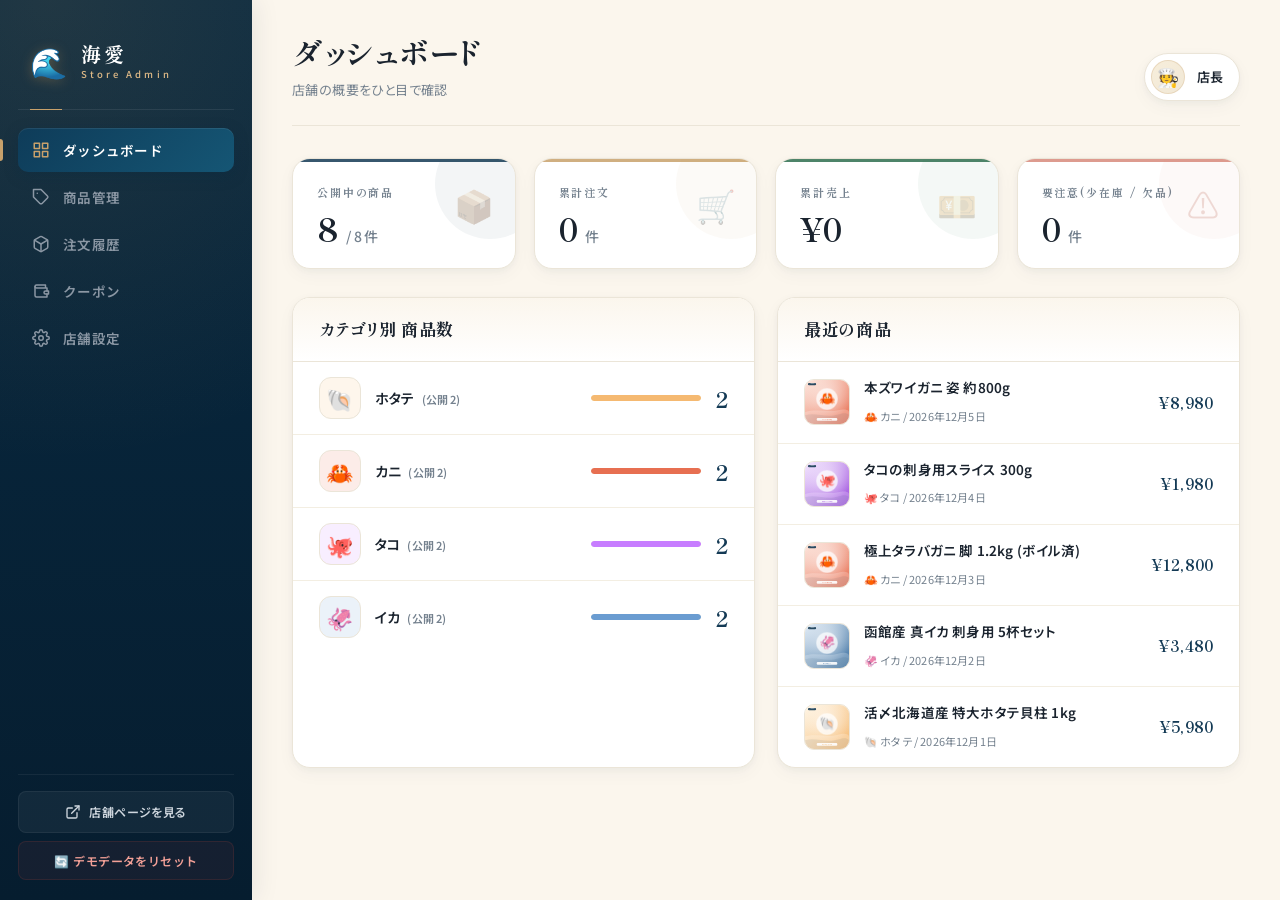
==== commit 3a96c683: "rebrand: 海市→海愛 改称 + 情感エディトリアルへ全面リデザイン - ブランド名/ロゴ/メール/クーポンを 海愛 -UMIAI- に統一（localStorageキーは据え置き） - 配色を" ====
--- a/admin.html
+++ b/admin.html
@@ -3,7 +3,7 @@
 <head>
   <meta charset="UTF-8" />
   <meta name="viewport" content="width=device-width, initial-scale=1.0" />
-  <title>店舗管理 | 海市 -UMIICHI-</title>
+  <title>店舗管理 | 海愛 -UMIAI-</title>
   <link rel="preconnect" href="https://fonts.googleapis.com" />
   <link href="https://fonts.googleapis.com/css2?family=Noto+Sans+JP:wght@400;500;700;900&family=Zen+Maru+Gothic:wght@500;700;900&family=Shippori+Mincho:wght@500;700&display=swap" rel="stylesheet" />
   <link rel="stylesheet" href="css/style.css" />
@@ -16,7 +16,7 @@
     <div class="admin-logo">
       <span class="logo-mark">🌊</span>
       <div>
-        <b>海市</b>
+        <b>海愛</b>
         <small>Store Admin</small>
       </div>
     </div>
--- a/css/style.css
+++ b/css/style.css
@@ -1,42 +1,42 @@
 /* =====================================================
-   海市 -UMIICHI- EC サイト
-   洗練された日本の海産プレミアム — Editorial × Modern
+   海愛 -UMIAI- EC サイト
+   海から、家族への愛 — Lyrical × Editorial Japan
    ===================================================== */
 
 :root {
-  /* ---- Color Palette (Refined) ---- */
-  --c-primary:        #0d3d5c;        /* 深海ネイビー */
-  --c-primary-deep:   #082a42;
-  --c-primary-soft:   #e8f0f4;
-  --c-primary-tint:   #f4f8fa;
-
-  --c-accent:         #c8493d;        /* 朱赤 — 控えめな朱 */
-  --c-accent-deep:    #a3382e;
-  --c-accent-soft:    #fbeae8;
-
-  --c-gold:           #b8894c;        /* 金茶 — 落ち着いた金 */
-  --c-gold-light:     #d4a574;
-  --c-gold-soft:      #f7eedf;
-
-  --c-paper:          #fbf8f3;        /* 和紙クリーム */
-  --c-paper-deep:     #f3ede2;
+  /* ---- Color Palette (海愛 — 夜の海・桜貝・月光金) ---- */
+  --c-primary:        #143a55;        /* 夜の海 — 深く温かいネイビー */
+  --c-primary-deep:   #0a2336;
+  --c-primary-soft:   #e8eff4;
+  --c-primary-tint:   #f3f7fa;
+
+  --c-accent:         #d88a7c;        /* 桜貝ピンク — 情感アクセント */
+  --c-accent-deep:    #b86a5d;
+  --c-accent-soft:    #fbeae4;
+
+  --c-gold:           #c8a16b;        /* 月光金 — 柔らかい金 */
+  --c-gold-light:     #dfba87;
+  --c-gold-soft:      #f7eedb;
+
+  --c-paper:          #fbf6ed;        /* 真珠和紙 — 温かいクリーム */
+  --c-paper-deep:     #f1e8d6;
 
   --c-success:        #2f6f4f;
   --c-success-soft:   #e8f3ed;
   --c-warn:           #b9772a;
   --c-warn-soft:      #fbf1de;
 
-  --c-ink:            #11161c;        /* 墨 */
-  --c-ink-2:          #3a4854;
-  --c-ink-3:          #6c7a87;
-  --c-ink-4:          #9aa6b1;
-
-  --c-line:           #e7ebef;
-  --c-line-2:         #f1f4f7;
-  --c-line-3:         #f7f9fb;
+  --c-ink:            #1a232e;        /* 墨 — 微温墨 */
+  --c-ink-2:          #43505d;
+  --c-ink-3:          #74818e;
+  --c-ink-4:          #a3afba;
+
+  --c-line:           #ebe5d8;        /* 和紙ライン */
+  --c-line-2:         #f3eee2;
+  --c-line-3:         #f9f5ec;
 
   --c-bg:             #ffffff;
-  --c-bg-soft:        #f8fafb;
+  --c-bg-soft:        #fbf6ed;        /* 真珠和紙ベース */
   --c-bg-blue:        #eef4f7;       /* 旧互換 */
 
   /* ---- Radii ---- */
@@ -48,12 +48,13 @@
   --radius: var(--r-md);
   --radius-lg: var(--r-lg);
 
-  /* ---- Shadows (multi-layer, soft) ---- */
-  --shadow-xs:  0 1px 2px rgba(13, 61, 92, .04), 0 1px 1px rgba(13, 61, 92, .03);
-  --shadow-sm:  0 2px 4px rgba(13, 61, 92, .04), 0 4px 12px rgba(13, 61, 92, .04);
-  --shadow:     0 4px 10px rgba(13, 61, 92, .05), 0 12px 32px rgba(13, 61, 92, .06);
-  --shadow-lg:  0 8px 20px rgba(13, 61, 92, .08), 0 24px 60px rgba(13, 61, 92, .10);
-  --shadow-xl:  0 14px 40px rgba(13, 61, 92, .15), 0 30px 80px rgba(13, 61, 92, .14);
+  /* ---- Shadows (海愛 — 拡散して柔らかい) ---- */
+  --shadow-xs:  0 1px 2px rgba(20, 58, 85, .035), 0 1px 1px rgba(20, 58, 85, .025);
+  --shadow-sm:  0 2px 6px rgba(20, 58, 85, .04), 0 6px 18px rgba(20, 58, 85, .035);
+  --shadow:     0 6px 16px rgba(20, 58, 85, .055), 0 18px 48px rgba(20, 58, 85, .06);
+  --shadow-lg:  0 10px 28px rgba(20, 58, 85, .08), 0 30px 70px rgba(20, 58, 85, .09);
+  --shadow-xl:  0 18px 48px rgba(20, 58, 85, .14), 0 36px 96px rgba(20, 58, 85, .13);
+  --shadow-pearl: 0 8px 24px rgba(216, 138, 124, .14), 0 24px 60px rgba(200, 161, 107, .10);
 
   /* ---- Motion ---- */
   --ease-out: cubic-bezier(.2, .9, .3, 1);
@@ -94,15 +95,15 @@
   font-feature-settings: 'tnum';
 }
 
-/* ==== Notice Bar — refined ==== */
+/* ==== Notice Bar — 海愛 ==== */
 .notice-bar {
-  background: linear-gradient(95deg, var(--c-primary-deep), var(--c-primary) 55%, #155a7a);
+  background: linear-gradient(95deg, var(--c-primary-deep), var(--c-primary) 55%, #1a4a6a);
   color: #fff;
   text-align: center;
   font-size: 12.5px;
-  padding: 9px 16px;
+  padding: 10px 16px;
   font-weight: 500;
-  letter-spacing: .05em;
+  letter-spacing: .08em;
   position: relative;
   overflow: hidden;
 }
@@ -110,11 +111,30 @@
   content: '';
   position: absolute; inset: 0;
   background-image:
-    radial-gradient(circle at 12% 50%, rgba(184,137,76,.18), transparent 25%),
-    radial-gradient(circle at 88% 50%, rgba(184,137,76,.12), transparent 22%);
+    radial-gradient(circle at 12% 50%, rgba(216, 138, 124, .22), transparent 25%),
+    radial-gradient(circle at 88% 50%, rgba(200, 161, 107, .18), transparent 22%);
   pointer-events: none;
 }
 .notice-bar b { color: var(--c-gold-light); font-weight: 700; }
+.notice-text {
+  display: inline-flex;
+  align-items: center;
+  gap: 10px;
+  position: relative;
+  z-index: 1;
+}
+.notice-icon {
+  font-size: 14px;
+  filter: drop-shadow(0 1px 2px rgba(184,137,76,.4));
+}
+.notice-sep {
+  display: inline-block;
+  margin: 0 8px;
+  color: var(--c-gold-light);
+  opacity: .6;
+  font-size: 11px;
+  vertical-align: 1px;
+}
 
 /* ==== Header — cleaner, more confident ==== */
 .site-header {
@@ -219,16 +239,17 @@
   display: grid; place-items: center;
   padding: 0 5px;
   font-weight: 800;
-  box-shadow: 0 2px 6px rgba(200, 73, 61, .35);
+  box-shadow: 0 2px 6px rgba(216, 138, 124, .45);
   border: 1.5px solid #fff;
 }
 
-/* ==== Hero — editorial ==== */
+/* ==== Hero — 海愛 / Lyrical Editorial ==== */
 .hero {
   position: relative;
   background:
-    radial-gradient(900px 320px at 8% -10%, rgba(13, 61, 92, .07), transparent 55%),
-    radial-gradient(700px 400px at 100% 100%, rgba(184, 137, 76, .10), transparent 55%),
+    radial-gradient(1100px 380px at 12% -8%, rgba(20, 58, 85, .08), transparent 55%),
+    radial-gradient(900px 480px at 100% 100%, rgba(216, 138, 124, .14), transparent 60%),
+    radial-gradient(700px 340px at 50% 110%, rgba(200, 161, 107, .12), transparent 60%),
     linear-gradient(180deg, var(--c-paper) 0%, #ffffff 100%);
   overflow: hidden;
 }
@@ -236,17 +257,27 @@
   content: '';
   position: absolute;
   left: 0; right: 0; bottom: 0;
-  height: 60px;
+  height: 80px;
   background: linear-gradient(180deg, transparent, var(--c-bg));
   pointer-events: none;
+}
+.hero-wave {
+  position: absolute;
+  left: 0; right: 0; bottom: -1px;
+  width: 100%;
+  height: 60px;
+  display: block;
+  pointer-events: none;
+  z-index: 1;
+  color: var(--c-paper);
 }
 .hero-inner {
   max-width: var(--container);
   margin: 0 auto;
-  padding: 80px 28px 100px;
+  padding: 96px 28px 120px;
   display: grid;
-  grid-template-columns: 1fr 1fr;
-  gap: 60px;
+  grid-template-columns: 1.05fr 1fr;
+  gap: 72px;
   align-items: center;
   position: relative;
   z-index: 1;
@@ -255,45 +286,57 @@
   display: inline-flex;
   align-items: center;
   gap: 10px;
-  background: #fff;
-  border: 1px solid var(--c-line);
+  background: rgba(255, 255, 255, .85);
+  border: 1px solid rgba(216, 138, 124, .25);
   color: var(--c-primary);
-  padding: 8px 18px 8px 14px;
+  padding: 9px 20px 9px 15px;
   border-radius: var(--r-pill);
   font-size: 12.5px;
   font-weight: 700;
   letter-spacing: .14em;
-  margin: 0 0 26px;
+  margin: 0 0 28px;
   box-shadow: var(--shadow-xs);
+  backdrop-filter: blur(6px);
 }
 .hero-lead::before {
   content: '';
   display: inline-block;
-  width: 6px; height: 6px;
-  background: var(--c-gold);
+  width: 7px; height: 7px;
+  background: var(--c-accent);
   border-radius: 50%;
-  box-shadow: 0 0 0 3px rgba(184, 137, 76, .18);
+  box-shadow: 0 0 0 4px rgba(216, 138, 124, .22);
 }
 .hero-title {
   font-family: 'Shippori Mincho', 'Zen Maru Gothic', serif;
-  font-size: clamp(36px, 5vw, 60px);
-  line-height: 1.25;
+  font-size: clamp(36px, 4.8vw, 56px);
+  line-height: 1.4;
   color: var(--c-ink);
-  letter-spacing: -.015em;
-  margin-bottom: 28px;
-  font-weight: 700;
+  letter-spacing: .02em;
+  margin-bottom: 32px;
+  font-weight: 600;
 }
 .hero-title em {
   font-style: normal;
-  background: linear-gradient(180deg, transparent 62%, rgba(184, 137, 76, .35) 62%);
-  padding: 0 4px;
+  background: linear-gradient(180deg, transparent 64%, rgba(216, 138, 124, .38) 64%);
+  padding: 0 6px;
+}
+.hero-title .hero-title-mark {
+  display: inline-block;
+  color: var(--c-accent);
+  font-style: normal;
+  background: none;
+  padding: 0 .05em;
 }
 .hero-desc {
   color: var(--c-ink-2);
   font-size: 15.5px;
-  line-height: 2.0;
-  margin-bottom: 36px;
-  max-width: 28em;
+  line-height: 2.05;
+  margin-bottom: 38px;
+  max-width: 38em;
+  word-break: keep-all;
+  line-break: strict;
+  letter-spacing: .03em;
+  font-family: 'Shippori Mincho', 'Noto Sans JP', serif;
 }
 .hero-cta { display: flex; gap: 14px; flex-wrap: wrap; align-items: center; }
 
@@ -404,10 +447,10 @@
 }
 .hero-card:nth-child(odd) { transform: translateY(8px); }
 .hero-card:nth-child(odd):hover { transform: translateY(2px); }
-.hero-card-1 { background: linear-gradient(150deg, #fff8ec, #fff); }
-.hero-card-2 { background: linear-gradient(150deg, #fbe7e3, #fff); }
-.hero-card-3 { background: linear-gradient(150deg, #efe6f5, #fff); }
-.hero-card-4 { background: linear-gradient(150deg, #e6eff7, #fff); }
+.hero-card-1 { background: linear-gradient(150deg, #fbeedb, #fff); }
+.hero-card-2 { background: linear-gradient(150deg, #fbe3dc, #fff); }
+.hero-card-3 { background: linear-gradient(150deg, #ece2ee, #fff); }
+.hero-card-4 { background: linear-gradient(150deg, #e5edf3, #fff); }
 
 /* ==== Section Common ==== */
 .section-inner {
@@ -417,22 +460,34 @@
 }
 .section-title {
   font-family: 'Shippori Mincho', 'Zen Maru Gothic', serif;
-  font-size: 30px;
-  margin-bottom: 8px;
-  letter-spacing: -.01em;
+  font-size: clamp(28px, 3.4vw, 38px);
+  margin-bottom: 10px;
+  letter-spacing: .01em;
   color: var(--c-ink);
+  font-weight: 600;
+  line-height: 1.35;
+}
+.section-eyebrow {
+  display: inline-flex;
+  align-items: center;
+  gap: 12px;
+  font-family: 'Noto Sans JP', sans-serif;
+  font-size: 11px;
   font-weight: 700;
-}
-.section-eyebrow {
-  display: block;
-  font-family: 'Noto Sans JP', sans-serif;
-  font-size: 11.5px;
-  font-weight: 700;
-  letter-spacing: .35em;
-  color: var(--c-gold);
+  letter-spacing: .42em;
+  color: var(--c-accent);
   text-transform: uppercase;
-  margin-bottom: 14px;
-}
+  margin-bottom: 18px;
+}
+.section-eyebrow::before,
+.section-eyebrow::after {
+  content: '';
+  width: 24px; height: 1px;
+  background: var(--c-accent);
+  opacity: .5;
+}
+.section-eyebrow.left::after { display: none; }
+.section-eyebrow.left::before { display: none; }
 .section-head {
   display: flex; align-items: center; justify-content: space-between;
   margin-bottom: 36px;
@@ -686,75 +741,138 @@
   opacity: .55;
 }
 
-/* ==== Story ==== */
+/* ==== Story — 海愛 ==== */
 .story {
   background:
-    radial-gradient(800px 300px at 90% 0%, rgba(184,137,76,.06), transparent 60%),
-    linear-gradient(180deg, #fff, var(--c-paper));
-  border-top: 1px solid var(--c-line);
-}
-.story .section-head { justify-content: center; text-align: center; flex-direction: column; }
+    radial-gradient(900px 360px at 90% 0%, rgba(216, 138, 124, .12), transparent 60%),
+    radial-gradient(700px 280px at 10% 100%, rgba(200, 161, 107, .10), transparent 60%),
+    linear-gradient(180deg, #f4ebdb, var(--c-paper) 55%);
+  position: relative;
+  overflow: hidden;
+  padding-top: 36px;
+}
+.story-wave {
+  position: absolute;
+  left: 0; right: 0; top: -1px;
+  width: 100%;
+  height: 60px;
+  display: block;
+  pointer-events: none;
+  z-index: 0;
+}
+.story::before {
+  content: '海愛';
+  position: absolute;
+  right: -.08em; top: 12%;
+  font-family: 'Shippori Mincho', serif;
+  font-size: clamp(180px, 24vw, 320px);
+  font-weight: 600;
+  color: rgba(20, 58, 85, .035);
+  letter-spacing: .12em;
+  line-height: 1;
+  pointer-events: none;
+  user-select: none;
+}
+.story .section-head { justify-content: center; text-align: center; flex-direction: column; align-items: center; }
+.story-lead {
+  max-width: 36em;
+  margin: 0 auto 56px;
+  text-align: center;
+  font-family: 'Shippori Mincho', 'Noto Sans JP', serif;
+  font-size: 16px;
+  line-height: 2.1;
+  color: var(--c-ink-2);
+  letter-spacing: .04em;
+  position: relative;
+  z-index: 1;
+}
 .story-grid {
   display: grid;
   grid-template-columns: repeat(auto-fit, minmax(280px, 1fr));
   gap: 28px;
+  position: relative;
+  z-index: 1;
 }
 .story-card {
-  background: #fff;
-  border-radius: var(--r-lg);
-  padding: 40px 28px 32px;
+  background: rgba(255, 255, 255, .92);
+  border-radius: var(--r-xl);
+  padding: 48px 30px 36px;
   text-align: center;
   box-shadow: var(--shadow-xs);
-  transition: var(--trans);
+  transition: var(--trans-slow);
   border: 1px solid var(--c-line);
   position: relative;
   overflow: hidden;
+  backdrop-filter: blur(6px);
 }
 .story-card::before {
   content: '';
   position: absolute;
   top: 0; left: 50%;
   transform: translateX(-50%);
-  width: 60px; height: 3px;
-  background: linear-gradient(90deg, var(--c-gold), var(--c-primary));
+  width: 80px; height: 2px;
+  background: linear-gradient(90deg, transparent, var(--c-accent), transparent);
   border-radius: 0 0 3px 3px;
 }
 .story-card:hover {
-  transform: translateY(-5px);
-  box-shadow: var(--shadow);
-  border-color: var(--c-primary-soft);
+  transform: translateY(-6px);
+  box-shadow: var(--shadow-pearl);
+  border-color: rgba(216, 138, 124, .35);
 }
 .story-icon {
-  width: 76px; height: 76px;
+  width: 84px; height: 84px;
   border-radius: 50%;
   display: grid; place-items: center;
-  font-size: 38px;
-  margin: 0 auto 22px;
-  background: var(--c-paper);
-  box-shadow: inset 0 0 0 1px rgba(184, 137, 76, .18);
+  font-size: 40px;
+  margin: 0 auto 24px;
+  background: linear-gradient(180deg, #fff, var(--c-paper));
+  box-shadow:
+    inset 0 0 0 1px rgba(216, 138, 124, .22),
+    0 8px 20px rgba(216, 138, 124, .12);
+  position: relative;
+}
+.story-icon::after {
+  content: '';
+  position: absolute;
+  inset: -6px;
+  border-radius: 50%;
+  border: 1px dashed rgba(216, 138, 124, .28);
+  pointer-events: none;
 }
 .story-card h3 {
   font-family: 'Shippori Mincho', 'Zen Maru Gothic', serif;
-  font-size: 19px;
-  margin-bottom: 14px;
+  font-size: 21px;
+  margin-bottom: 16px;
   color: var(--c-primary);
-  font-weight: 700;
-  letter-spacing: .02em;
+  font-weight: 600;
+  letter-spacing: .04em;
 }
 .story-card p {
   color: var(--c-ink-2);
-  font-size: 13.5px;
-  line-height: 1.95;
+  font-size: 14px;
+  line-height: 2.05;
   margin: 0;
-}
-
-/* ==== Footer ==== */
+  font-family: 'Shippori Mincho', 'Noto Sans JP', serif;
+  letter-spacing: .03em;
+}
+
+/* ==== Footer — 海愛 ==== */
 .site-footer {
   background:
-    radial-gradient(800px 300px at 10% 0%, rgba(184,137,76,.05), transparent 60%),
-    #06202d;
+    radial-gradient(900px 360px at 10% 0%, rgba(216, 138, 124, .08), transparent 60%),
+    radial-gradient(600px 300px at 90% 100%, rgba(200, 161, 107, .06), transparent 60%),
+    #0a1f2e;
   color: #c2cfd9;
   margin-top: 60px;
+  position: relative;
+}
+.site-footer::before {
+  content: '';
+  position: absolute;
+  left: 0; right: 0; top: -1px;
+  height: 32px;
+  background: linear-gradient(180deg, var(--c-paper), transparent);
+  pointer-events: none;
 }
 .footer-inner {
   max-width: var(--container);
@@ -817,7 +935,7 @@
 
 /* ==== Modal — refined ==== */
 .modal { position: fixed; inset: 0; z-index: 100; display: grid; place-items: center; padding: 16px; }
-.modal[hidden], .cart-drawer[hidden] { display: none !important; }
+.modal[hidden], .cart-drawer[hidden], .toast[hidden] { display: none !important; }
 .modal-backdrop {
   position: absolute; inset: 0;
   background: rgba(6, 32, 45, .55);
--- a/css/admin.css
+++ b/css/admin.css
@@ -1,5 +1,5 @@
 /* =====================================================
-   海市 -UMIICHI- 店舗管理 Admin
+   海愛 -UMIAI- 店舗管理 Admin
    洗練された日本の海産プレミアム — Editorial Admin
    ===================================================== */
 
